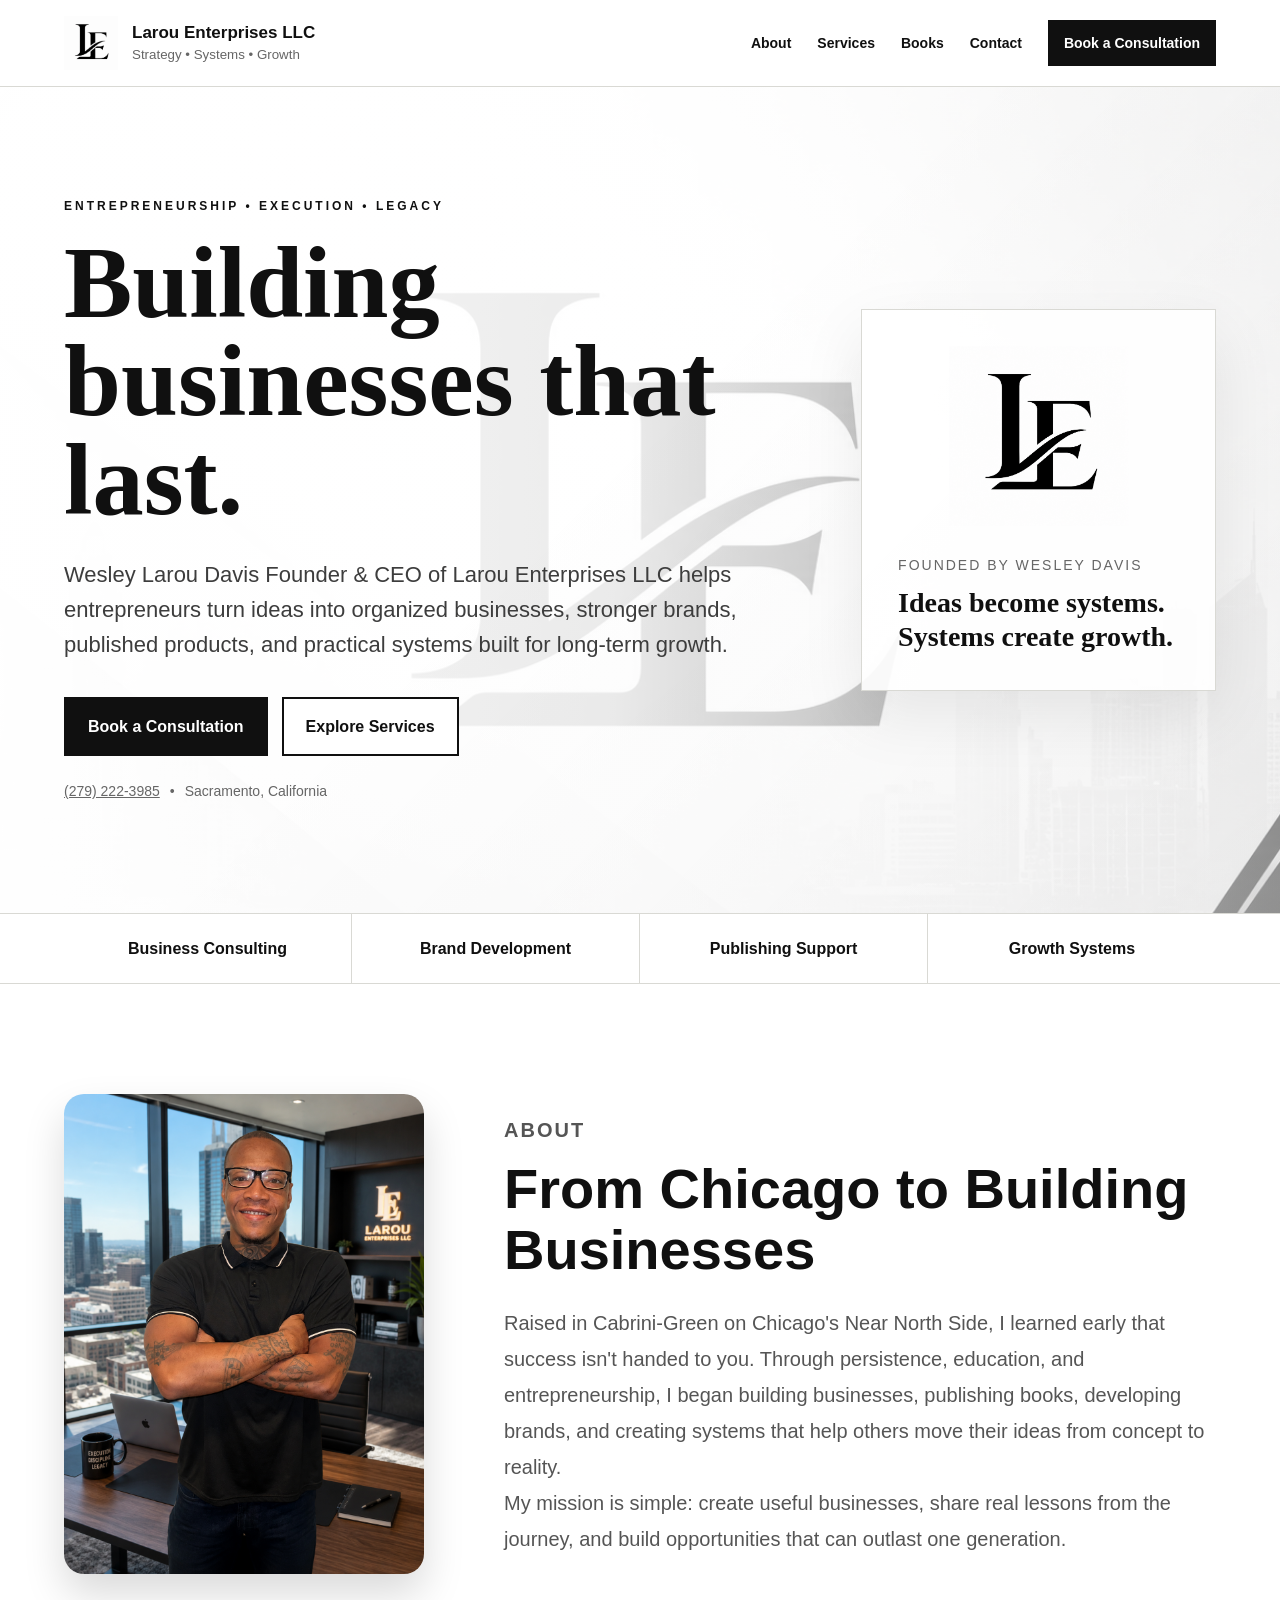
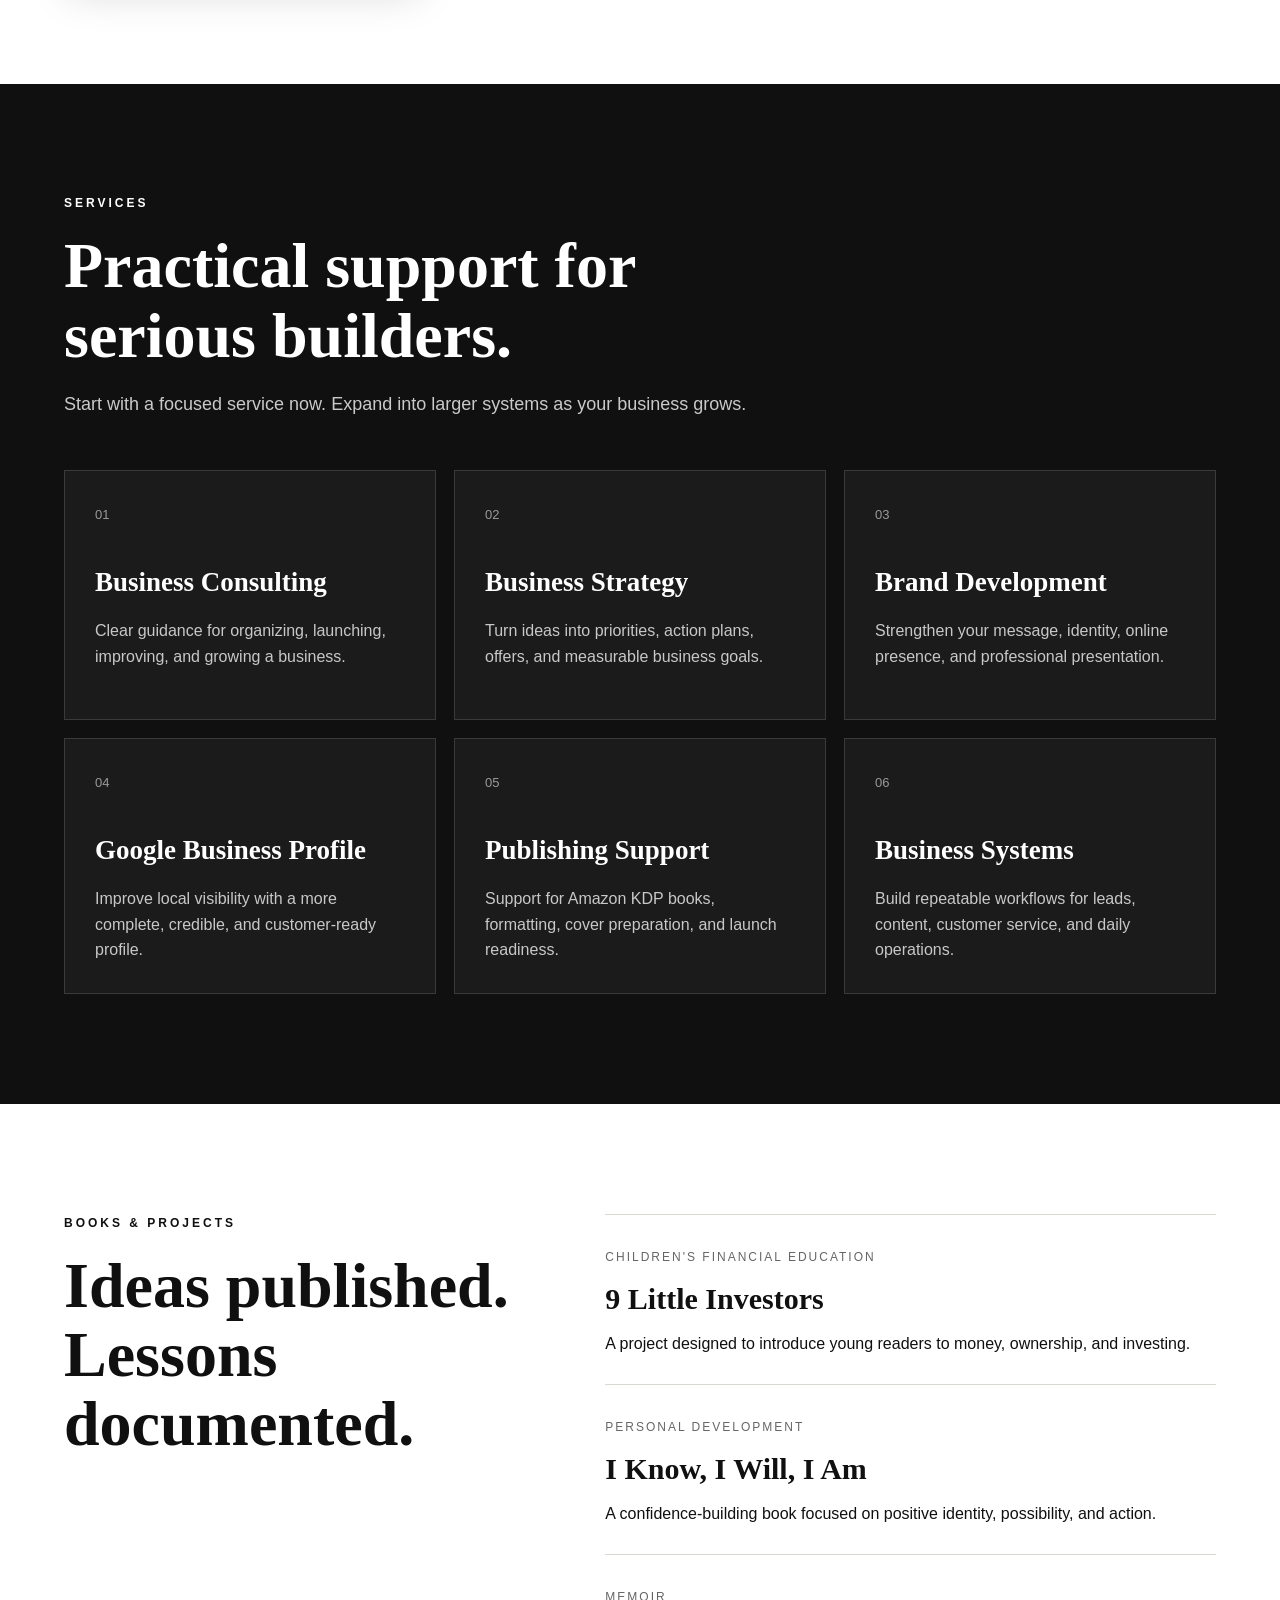
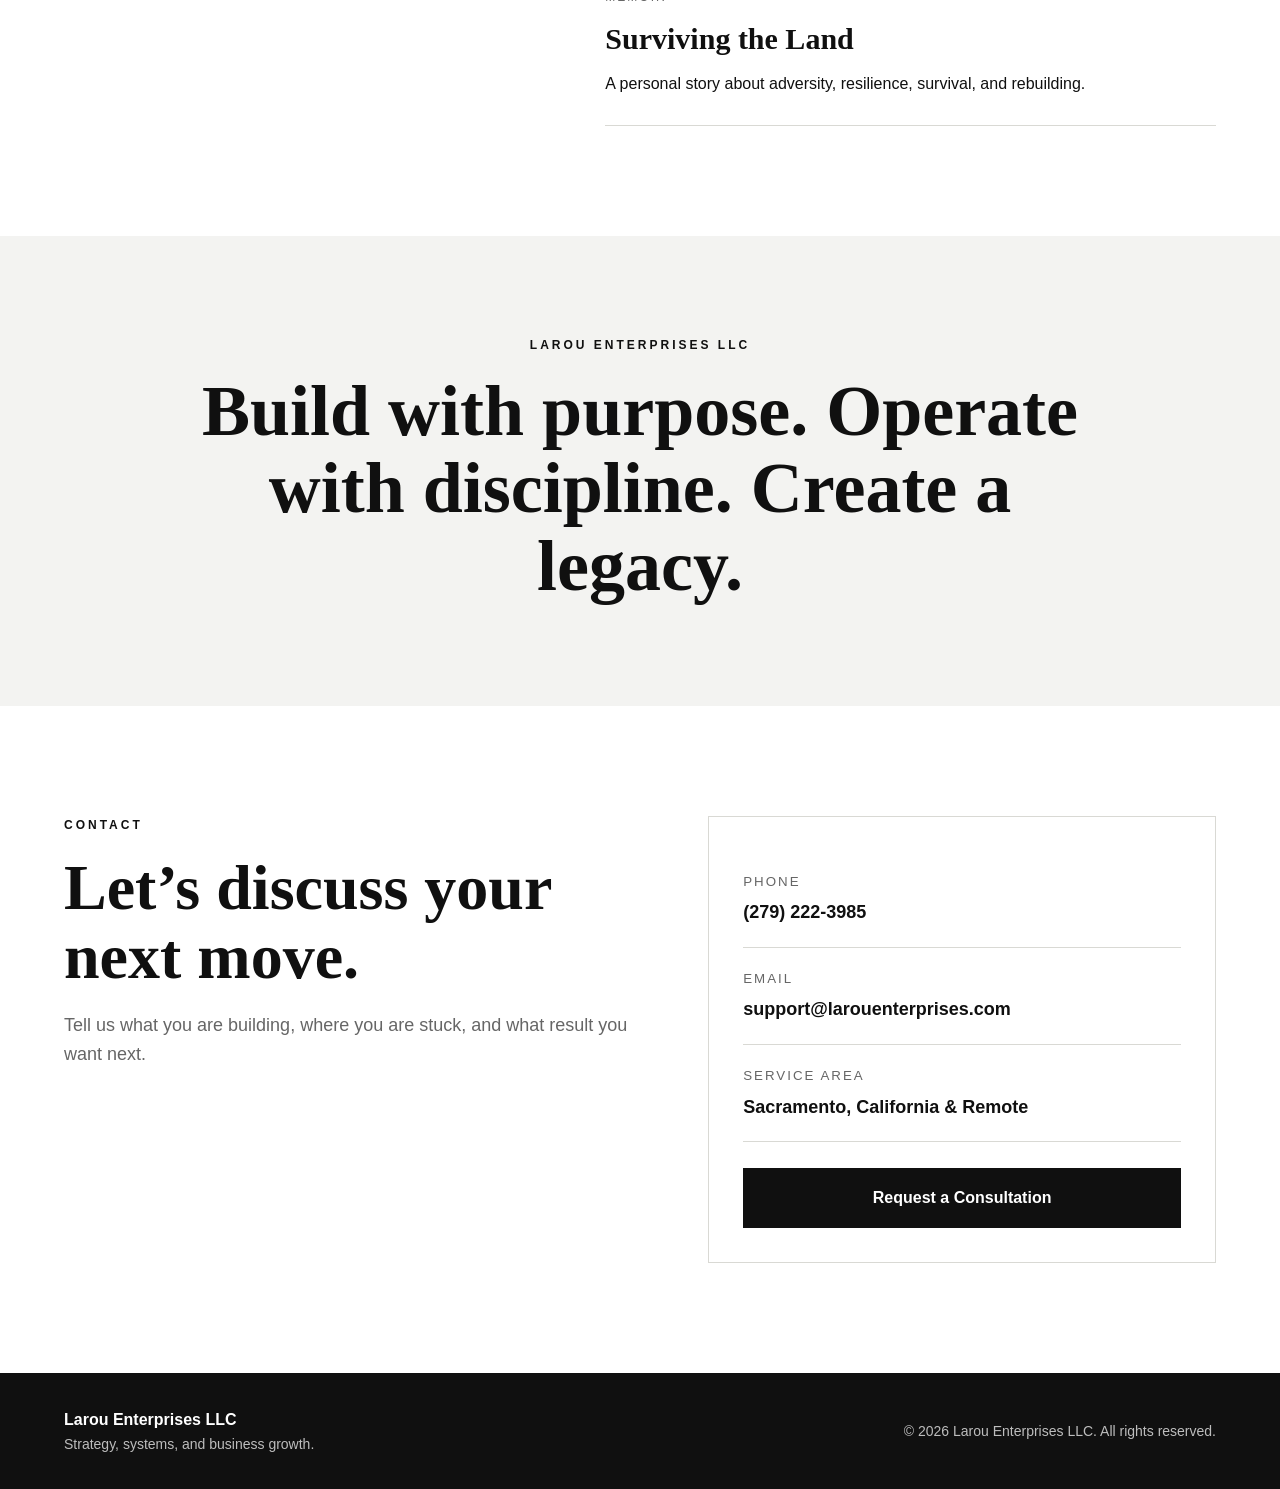
==== index.html @ 119f128b "post png" ====
<!DOCTYPE html>
<html lang="en">
<head>
  <meta charset="UTF-8" />
  <meta name="viewport" content="width=device-width, initial-scale=1.0" />

  <title>Larou Enterprises LLC | Business Strategy & Growth</title>
  <meta name="description" content="Larou Enterprises LLC helps entrepreneurs organize ideas, strengthen brands, publish books, and build practical systems for long-term growth." />
  <meta name="theme-color" content="#111111" />

  <meta property="og:title" content="Larou Enterprises LLC" />
  <meta property="og:description" content="Business strategy, publishing support, brand development, and practical systems for entrepreneurs." />
  <meta property="og:type" content="website" />

  <link rel="icon" href="assets/le-logo.png" />
  <link rel="stylesheet" href="style.css" />
</head>

<body>
  <a class="skip-link" href="#main-content">Skip to content</a>

  <header class="site-header" id="top">
    <div class="container nav-wrap">
      <a class="brand" href="#top" aria-label="Larou Enterprises home">
        <img src="assets/le-logo.png" alt="Larou Enterprises LE logo" />
        <span>
          <strong>Larou Enterprises LLC</strong>
          <small>Strategy • Systems • Growth</small>
        </span>
      </a>

      <button class="menu-toggle" type="button" aria-expanded="false" aria-controls="main-nav">
        Menu
      </button>

      <nav id="main-nav" class="main-nav" aria-label="Primary navigation">
        <a href="#about">About</a>
        <a href="#services">Services</a>
        <a href="#books">Books</a>
        <a href="#contact">Contact</a>
        <a class="nav-cta" href= "https://buy.stripe.com/00w4gz9IsdXEe0Ag1vaZi02" target="_blank" rel="noopener noreferrer">Book a Consultation</a>
      </nav>
    </div>
  </header>

  <main id="main-content">
    <section class="hero">
      <div class="hero-overlay"></div>
      <div class="container hero-grid">
        <div class="hero-copy reveal">
          <p class="eyebrow">Entrepreneurship • Execution • Legacy</p>
          <h1>Building businesses that last.</h1>
          <p class="hero-text">
            Wesley Larou Davis Founder & CEO of Larou Enterprises LLC helps entrepreneurs turn ideas into organized businesses,
            stronger brands, published products, and practical systems built for long-term growth.
          </p>

          <div class="button-row">
            <a class="button button-dark" href="https://buy.stripe.com/00w4gz9IsdXEe0Ag1vaZi02" target="_blank" rel="noopener noreferrer">Book a Consultation</a>
            <a class="button button-light" href="#services">Explore Services</a>
          </div>

          <div class="hero-contact">
            <a href="tel:+12792223985">(279) 222-3985</a>
            <span>•</span>
            <span>Sacramento, California</span>
          </div>
        </div>

        <div class="hero-card reveal">
          <img src="assets/le-logo.png" alt="LE monogram" />
          <p>Founded by Wesley Davis</p>
          <strong>Ideas become systems. Systems create growth.</strong>
        </div>
      </div>
    </section>

    <section class="trust-strip" aria-label="Business focus areas">
      <div class="container trust-grid">
        <span>Business Consulting</span>
        <span>Brand Development</span>
        <span>Publishing Support</span>
        <span>Growth Systems</span>
      </div>
    </section>

    <section id="about" class="section">
  <div class="container about-grid">

    <div class="about-image reveal">
      <img src="assets/wesley-davis .png" alt="Wesley LaRue Davis">
    </div>

    <div class="about-content reveal">
      <p class="eyebrow">About</p>

      <h2>From Chicago to Building Businesses</h2>

      <p>
        Raised in Cabrini-Green on Chicago's Near North Side, I learned early that success isn't handed to you. Through persistence, education, and entrepreneurship, I began building businesses, publishing books, developing brands, and creating systems that help others move their ideas from concept to reality.
      </p>

      <p>
        My mission is simple: create useful businesses, share real lessons from the journey, and build opportunities that can outlast one generation.
      </p>
    </div>

  </div>
   </section>

    <section id="services" class="section section-dark">
      <div class="container">
        <div class="section-heading light reveal">
          <p class="eyebrow">Services</p>
          <h2>Practical support for serious builders.</h2>
          <p>Start with a focused service now. Expand into larger systems as your business grows.</p>
        </div>

        <div class="card-grid">
          <article class="service-card reveal">
            <span>01</span>
            <h3>Business Consulting</h3>
            <p>Clear guidance for organizing, launching, improving, and growing a business.</p>
          </article>

          <article class="service-card reveal">
            <span>02</span>
            <h3>Business Strategy</h3>
            <p>Turn ideas into priorities, action plans, offers, and measurable business goals.</p>
          </article>

          <article class="service-card reveal">
            <span>03</span>
            <h3>Brand Development</h3>
            <p>Strengthen your message, identity, online presence, and professional presentation.</p>
          </article>

          <article class="service-card reveal">
            <span>04</span>
            <h3>Google Business Profile</h3>
            <p>Improve local visibility with a more complete, credible, and customer-ready profile.</p>
          </article>

          <article class="service-card reveal">
            <span>05</span>
            <h3>Publishing Support</h3>
            <p>Support for Amazon KDP books, formatting, cover preparation, and launch readiness.</p>
          </article>

          <article class="service-card reveal">
            <span>06</span>
            <h3>Business Systems</h3>
            <p>Build repeatable workflows for leads, content, customer service, and daily operations.</p>
          </article>
        </div>
      </div>
    </section>

    <section id="books" class="section">
      <div class="container split">
        <div class="section-heading reveal">
          <p class="eyebrow">Books & Projects</p>
          <h2>Ideas published. Lessons documented.</h2>
        </div>

        <div class="project-list reveal">
          <article>
            <span>Children's Financial Education</span>
            <h3>9 Little Investors</h3>
            <p>A project designed to introduce young readers to money, ownership, and investing.</p>
          </article>
          <article>
            <span>Personal Development</span>
            <h3>I Know, I Will, I Am</h3>
            <p>A confidence-building book focused on positive identity, possibility, and action.</p>
          </article>
          <article>
            <span>Memoir</span>
            <h3>Surviving the Land</h3>
            <p>A personal story about adversity, resilience, survival, and rebuilding.</p>
          </article>
        </div>
      </div>
    </section>

    <section class="statement">
      <div class="container reveal">
        <p>Larou Enterprises LLC</p>
        <h2>Build with purpose. Operate with discipline. Create a legacy.</h2>
      </div>
    </section>

    <section id="contact" class="section contact">
      <div class="container contact-grid">
        <div class="section-heading reveal">
          <p class="eyebrow">Contact</p>
          <h2>Let’s discuss your next move.</h2>
          <p>Tell us what you are building, where you are stuck, and what result you want next.</p>
        </div>

        <div class="contact-card reveal">
          <a href="tel:+12792223985">
            <small>Phone</small>
            <strong>(279) 222-3985</strong>
          </a>

          <a href="mailto:support@larouenterprises.com">
            <small>Email</small>
            <strong>support@larouenterprises.com</strong>
          </a>

          <div>
            <small>Service Area</small>
            <strong>Sacramento, California & Remote</strong>
          </div>

          <a class="button button-dark full" href= "https://buy.stripe.com/00w4gz9IsdXEe0Ag1vaZi02">Request a Consultation</a>
        </div>
      </div>
    </section>
  </main>

  <footer class="site-footer">
    <div class="container footer-grid">
      <div>
        <strong>Larou Enterprises LLC</strong>
        <p>Strategy, systems, and business growth.</p>
      </div>
      <p>© <span id="year"></span> Larou Enterprises LLC. All rights reserved.</p>
    </div>
  </footer>

  <script src="script.js"></script>
</body>
</html>
---- style.css ----
:root {
  --black: #101010;
  --charcoal: #1b1b1b;
  --gray: #666;
  --light: #f3f3f1;
  --white: #fff; 
  --line: #d9d9d4;
  --max: 1180px;
}

* {
  box-sizing: border-box;
  margin: 0;
  padding: 0;
}

html {
  scroll-behavior: smooth;
}

body {
  background: var(--white);
  color: var(--black);
  font-family: Arial, Helvetica, sans-serif;
  line-height: 1.6;
}

img {
  max-width: 100%;
  display: block;
}

a {
  color: inherit;
}

.container {
  width: min(var(--max), 90%);
  margin: 0 auto;
}

.skip-link {
  position: absolute;
  left: -9999px;
}

.skip-link:focus {
  left: 20px;
  top: 20px;
  z-index: 9999;
  background: var(--black);
  color: var(--white);
  padding: 12px 16px;
}

.site-header {
  position: sticky;
  top: 0;
  z-index: 1000;
  background: rgba(255, 255, 255, 0.96);
  border-bottom: 1px solid var(--line);
  backdrop-filter: blur(12px);
}

.nav-wrap {
  min-height: 86px;
  display: flex;
  align-items: center;
  justify-content: space-between;
  gap: 24px;
}

.brand {
  display: flex;
  align-items: center;
  gap: 14px;
  text-decoration: none;
}

.brand img {
  width: 54px;
  height: 54px;
  object-fit: contain;
}

.brand span {
  display: flex;
  flex-direction: column;
  line-height: 1.2;
}

.brand strong {
  font-size: 17px;
}

.brand small {
  color: var(--gray);
  margin-top: 4px;
}

.main-nav {
  display: flex;
  align-items: center;
  gap: 26px;
}

.main-nav a {
  text-decoration: none;
  font-weight: 700;
  font-size: 14px;
}

.nav-cta {
  background: var(--black);
  color: var(--white);
  padding: 12px 16px;
}

.menu-toggle {
  display: none;
  border: 1px solid var(--black);
  background: var(--white);
  padding: 10px 14px;
  font-weight: 700;
}

.hero {
  position: relative;
  min-height: 720px;
  display: flex;
  align-items: center;
  overflow: hidden;
  background:
    linear-gradient(90deg, rgba(255,255,255,.98) 0%, rgba(255,255,255,.92) 48%, rgba(255,255,255,.55) 100%),
    url("assets/hero-cover.png") center/cover no-repeat;
}

.hero-overlay {
  position: absolute;
  inset: 0;
  background: linear-gradient(135deg, transparent 45%, rgba(0,0,0,.04));
}

.hero-grid {
  position: relative;
  display: grid;
  grid-template-columns: 1.35fr .65fr;
  align-items: center;
  gap: 60px;
  padding: 110px 0;
}

.eyebrow {
  font-size: 12px;
  text-transform: uppercase;
  letter-spacing: 3px;
  font-weight: 800;
  margin-bottom: 18px;
}

.hero h1 {
  font-family: Georgia, "Times New Roman", serif;
  font-size: clamp(56px, 8vw, 104px);
  line-height: .96;
  max-width: 850px;
  margin-bottom: 28px;
}

.hero-text {
  max-width: 720px;
  color: #3d3d3d;
  font-size: clamp(18px, 2vw, 22px);
}

.button-row {
  display: flex;
  flex-wrap: wrap;
  gap: 14px;
  margin-top: 34px;
}

.button {
  display: inline-block;
  padding: 15px 22px;
  border: 2px solid var(--black);
  text-decoration: none;
  font-weight: 800;
  text-align: center;
  transition: .2s ease;
}

.button-dark {
  background: var(--black);
  color: var(--white);
}

.button-dark:hover {
  background: #333;
  border-color: #333;
}

.button-light {
  background: var(--white);
}

.button-light:hover {
  background: var(--light);
}

.hero-contact {
  display: flex;
  flex-wrap: wrap;
  gap: 10px;
  margin-top: 24px;
  color: var(--gray);
  font-size: 14px;
}

.hero-card {
  background: rgba(255,255,255,.9);
  border: 1px solid var(--line);
  padding: 36px;
  box-shadow: 0 24px 60px rgba(0,0,0,.08);
}

.hero-card img {
  width: 180px;
  margin: 0 auto 28px;
}

.hero-card p {
  color: var(--gray);
  font-size: 14px;
  text-transform: uppercase;
  letter-spacing: 2px;
  margin-bottom: 10px;
}

.hero-card strong {
  display: block;
  font-family: Georgia, serif;
  font-size: 28px;
  line-height: 1.2;
}

.trust-strip {
  border-top: 1px solid var(--line);
  border-bottom: 1px solid var(--line);
  background: var(--white);
}

.trust-grid {
  display: grid;
  grid-template-columns: repeat(4, 1fr);
}

.trust-grid span {
  padding: 22px;
  text-align: center;
  font-weight: 800;
  border-right: 1px solid var(--line);
}

.trust-grid span:last-child {
  border-right: none;
}

.section {
  padding: 110px 0;
}

.split {
  display: grid;
  grid-template-columns: .85fr 1.15fr;
  gap: 90px;
  align-items: start;
}

.section-heading h2 {
  font-family: Georgia, "Times New Roman", serif;
  font-size: clamp(40px, 5vw, 66px);
  line-height: 1.08;
}

.section-heading > p:last-child {
  margin-top: 20px;
  color: var(--gray);
  font-size: 18px;
}

.section-copy p {
  font-size: 20px;
  color: #373737;
}

.section-copy p + p {
  margin-top: 24px;
}

.section-dark {
  background: var(--black);
  color: var(--white);
}

.section-heading.light {
  max-width: 760px;
}

.section-heading.light > p:last-child {
  color: #c9c9c9;
}

.card-grid {
  display: grid;
  grid-template-columns: repeat(3, 1fr);
  gap: 18px;
  margin-top: 52px;
}

.service-card {
  min-height: 250px;
  padding: 30px;
  border: 1px solid #3a3a3a;
  background: var(--charcoal);
}

.service-card span {
  color: #9a9a9a;
  font-size: 13px;
}

.service-card h3 {
  font-family: Georgia, serif;
  font-size: 27px;
  margin: 34px 0 14px;
}

.service-card p {
  color: #c8c8c8;
}

.project-list {
  border-top: 1px solid var(--line);
}

.project-list article {
  padding: 28px 0;
  border-bottom: 1px solid var(--line);
}

.project-list span {
  color: var(--gray);
  font-size: 12px;
  text-transform: uppercase;
  letter-spacing: 2px;
}

.project-list h3 {
  font-family: Georgia, serif;
  font-size: 30px;
  margin: 6px 0 8px;
}

.statement {
  background: var(--light);
  padding: 100px 0;
  text-align: center;
}

.statement p {
  text-transform: uppercase;
  letter-spacing: 3px;
  font-size: 12px;
  font-weight: 800;
}

.statement h2 {
  max-width: 900px;
  margin: 18px auto 0;
  font-family: Georgia, serif;
  font-size: clamp(42px, 6vw, 72px);
  line-height: 1.08;
}

.contact {
  background: var(--white);
}

.contact-grid {
  display: grid;
  grid-template-columns: 1fr .9fr;
  gap: 80px;
  align-items: start;
}

.contact-card {
  border: 1px solid var(--line);
  padding: 34px;
}

.contact-card > a:not(.button),
.contact-card > div {
  display: flex;
  flex-direction: column;
  padding: 20px 0;
  border-bottom: 1px solid var(--line);
  text-decoration: none;
}

.contact-card small {
  color: var(--gray);
  text-transform: uppercase;
  letter-spacing: 2px;
  margin-bottom: 6px;
}

.contact-card strong {
  font-size: 18px;
  word-break: break-word;
}

.full {
  width: 100%;
  margin-top: 26px;
}

.site-footer {
  background: var(--black);
  color: var(--white);
  padding: 34px 0;
}

.footer-grid {
  display: flex;
  justify-content: space-between;
  gap: 30px;
  align-items: center;
}

.footer-grid p {
  color: #bdbdbd;
  font-size: 14px;
}

.reveal {
  opacity: 0;
  transform: translateY(18px);
  transition: opacity .7s ease, transform .7s ease;
}

.reveal.visible {
  opacity: 1;
  transform: translateY(0);
}

@media (max-width: 920px) {
  .menu-toggle {
    display: block;
  }

  .main-nav {
    position: absolute;
    left: 0;
    right: 0;
    top: 86px;
    background: var(--white);
    border-bottom: 1px solid var(--line);
    padding: 22px 5%;
    display: none;
    flex-direction: column;
    align-items: flex-start;
  }

  .main-nav.open {
    display: flex;
  }

  .hero-grid,
  .split,
  .contact-grid {
    grid-template-columns: 1fr;
  }

  .hero-card {
    max-width: 520px;
  }

  .card-grid {
    grid-template-columns: repeat(2, 1fr);
  }

  .trust-grid {
    grid-template-columns: repeat(2, 1fr);
  }

  .trust-grid span:nth-child(2) {
    border-right: none;
  }

  .trust-grid span:nth-child(-n+2) {
    border-bottom: 1px solid var(--line);
  }
}

@media (max-width: 620px) {
  .brand span {
    display: none;
  }

  .hero {
    min-height: auto;
  }

  .hero-grid {
    padding: 80px 0;
  }

  .hero h1 {
    font-size: 52px;
  }

  .button-row {
    flex-direction: column;
  }

  .button {
    width: 100%;
  }

  .card-grid,
  .trust-grid {
    grid-template-columns: 1fr;
  }

  .trust-grid span {
    border-right: none;
    border-bottom: 1px solid var(--line);
  }

  .trust-grid span:last-child {
    border-bottom: none;
  }

  .section {
    padding: 78px 0;
  }

  .split,
  .contact-grid {
    gap: 42px;
  }

  .footer-grid {
    flex-direction: column;
    align-items: flex-start;
  }
}.about-photo{
    text-align:center;
    margin:40px 0;
}

.about-photo img{
    width:320px;
    max-width:100%;
    border-radius:20px;
    box-shadow:0 15px 40px rgba(0,0,0,.15);
}

.about-photo h3{
    margin-top:20px;
    margin-bottom:8px;
    font-size:28px;
    font-weight:700;
}

.about-photo p{
    color:#666;
    font-size:18px;
    line-height:1.6;
}

/* ===== ABOUT GRID ===== */

.about-grid{
    display:grid;
    grid-template-columns:380px 1fr;
    gap:60px;
    align-items:center;
}

.about-image img{
    width:100%;
    max-width:360px;
    border-radius:20px;
    box-shadow:0 20px 40px rgba(0,0,0,.15);
}

.about-content .eyebrow{
    letter-spacing:2px;
    text-transform:uppercase;
    font-weight:700;
    margin-bottom:10px;
}

.about-content h2{
    font-size:56px;
    line-height:1.1;
    margin-bottom:24px;
}

.about-content p{
    font-size:20px;
    line-height:1.8;
    color:#555;
}

@media (max-width:900px){

.about-grid{
    grid-template-columns:1fr;
    text-align:center;
}

.about-content h2{
    font-size:42px;
}

.about-image{
    margin-bottom:30px;
}

}
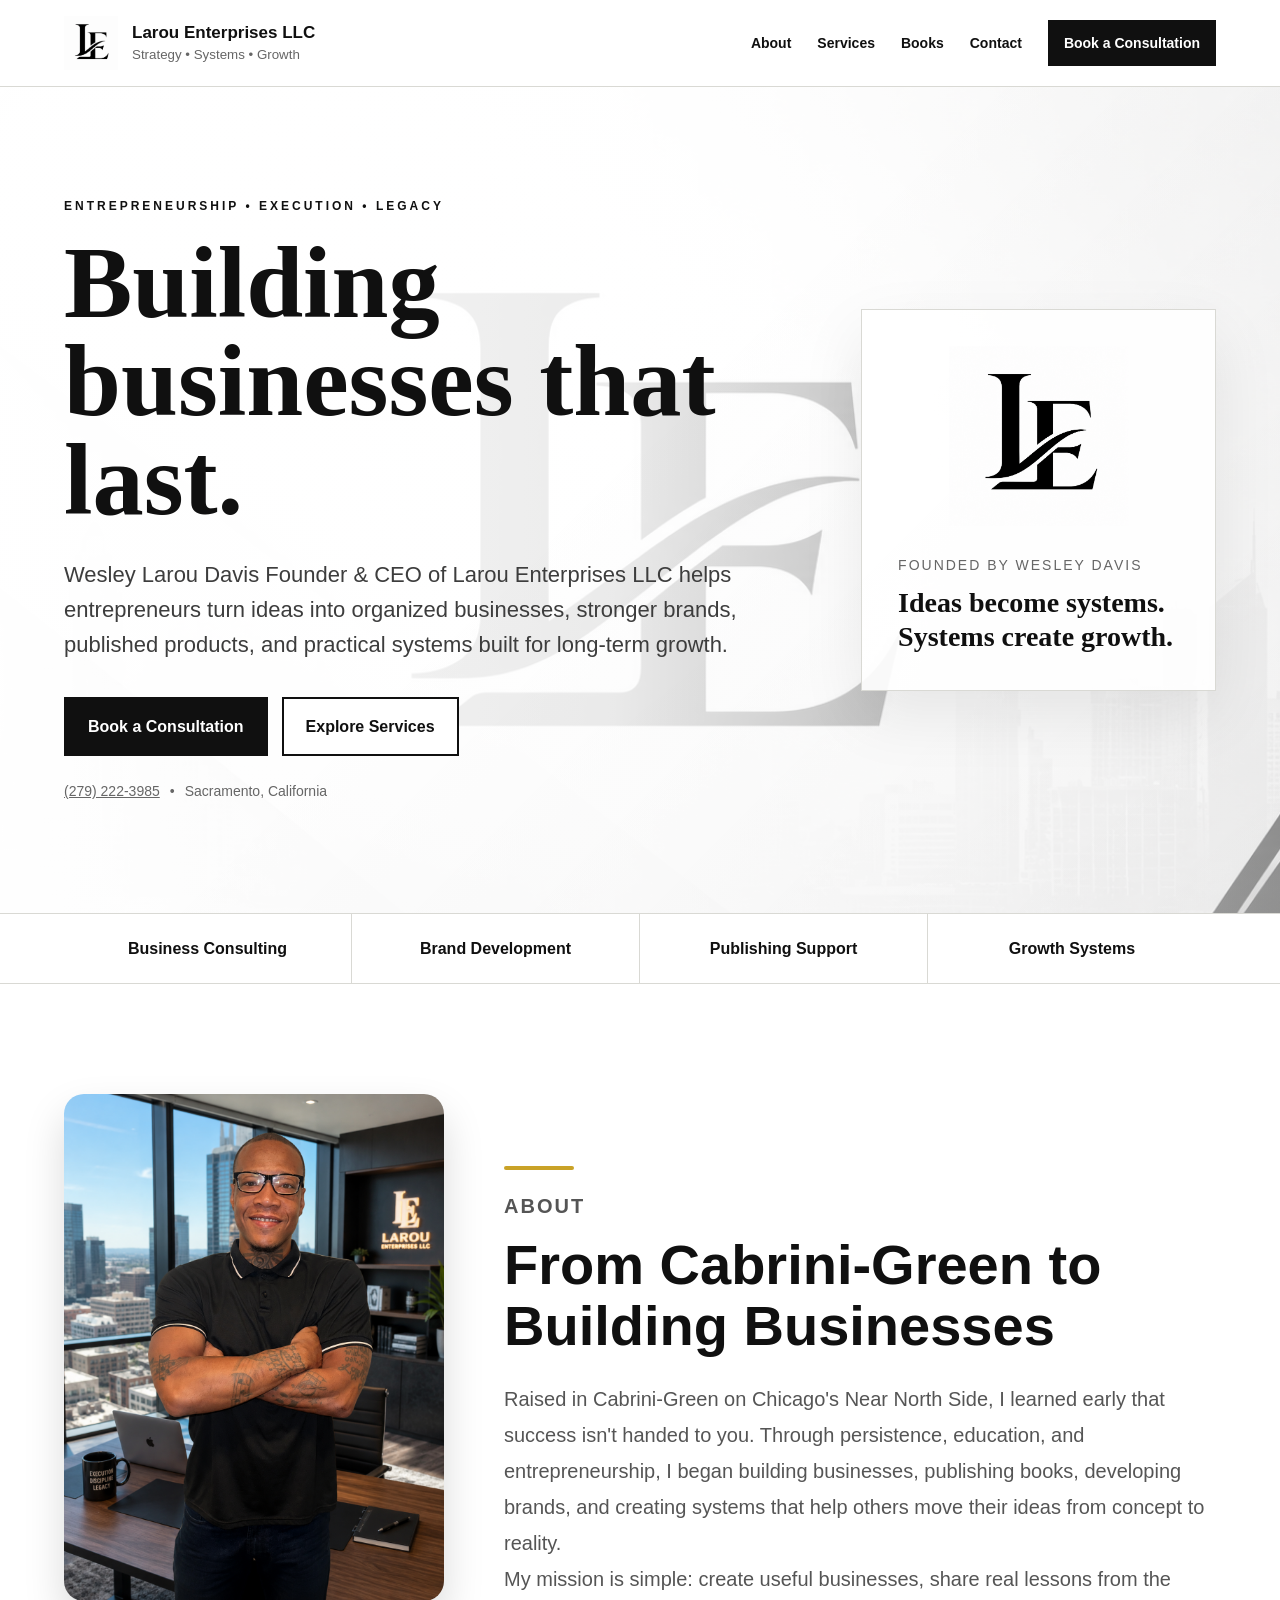
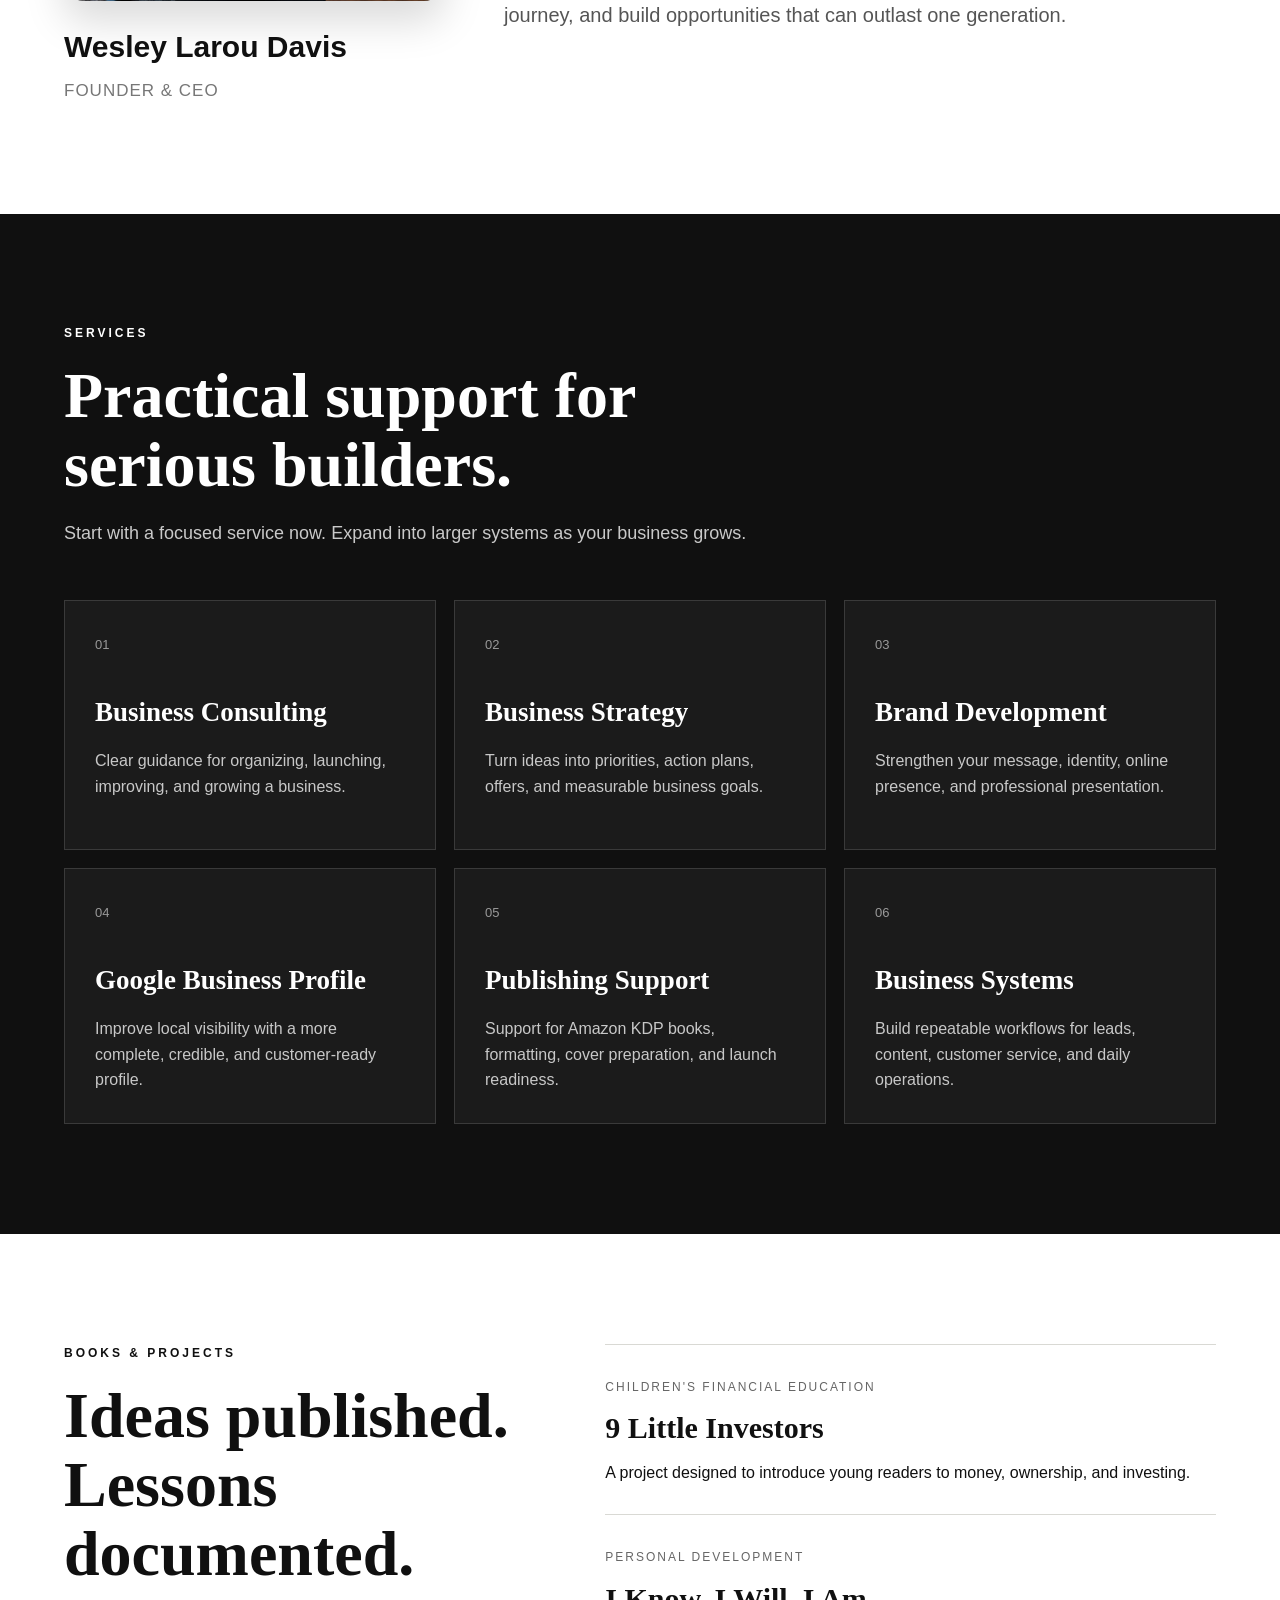
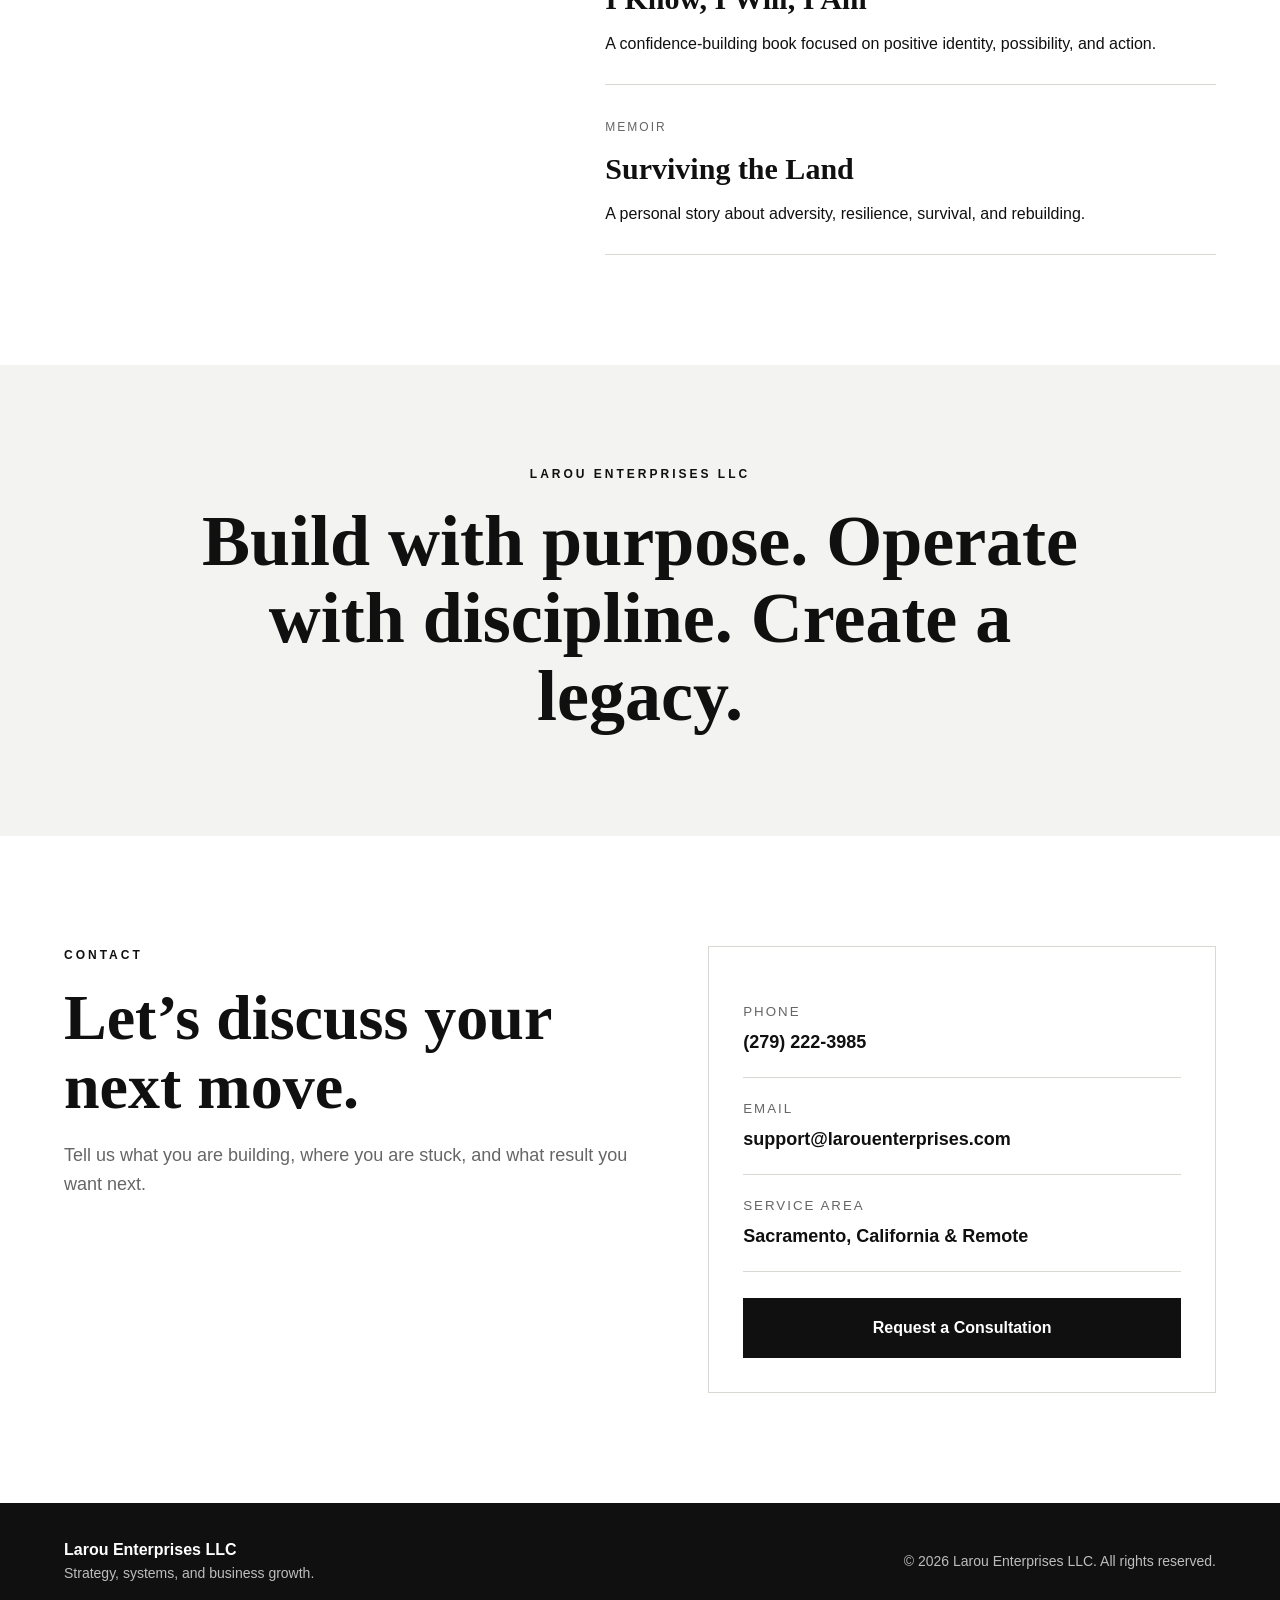
==== commit 63f5bbc5: "change my words" ====
--- a/index.html
+++ b/index.html
@@ -89,12 +89,15 @@
 
     <div class="about-image reveal">
       <img src="assets/wesley-davis .png" alt="Wesley LaRue Davis">
+      <h3>Wesley Larou Davis</h3>
+      <p class="about-title">Founder & CEO</p>
     </div>
 
     <div class="about-content reveal">
+      <div class="gold-line"></div>
       <p class="eyebrow">About</p>
 
-      <h2>From Chicago to Building Businesses</h2>
+      <h2>From Cabrini-Green to Building Businesses</h2>
 
       <p>
         Raised in Cabrini-Green on Chicago's Near North Side, I learned early that success isn't handed to you. Through persistence, education, and entrepreneurship, I began building businesses, publishing books, developing brands, and creating systems that help others move their ideas from concept to reality.
--- a/style.css
+++ b/style.css
@@ -590,7 +590,7 @@
 
 .about-image img{
     width:100%;
-    max-width:360px;
+    max-width:400px;
     border-radius:20px;
     box-shadow:0 20px 40px rgba(0,0,0,.15);
 }
@@ -629,6 +629,25 @@
     margin-bottom:30px;
 }
 
-}
-
-
+}.gold-line{
+    width:70px;
+    height:4px;
+    background:#c9a227;
+    border-radius:10px;
+    margin-bottom:18px;
+}
+.about-image h3{
+    margin-top:22px;
+    margin-bottom:6px;
+    font-size:30px;
+    font-weight:700;
+}
+
+.about-title{
+    color:#777;
+    font-size:17px;
+    letter-spacing:1px;
+    text-transform:uppercase;
+}
+
+
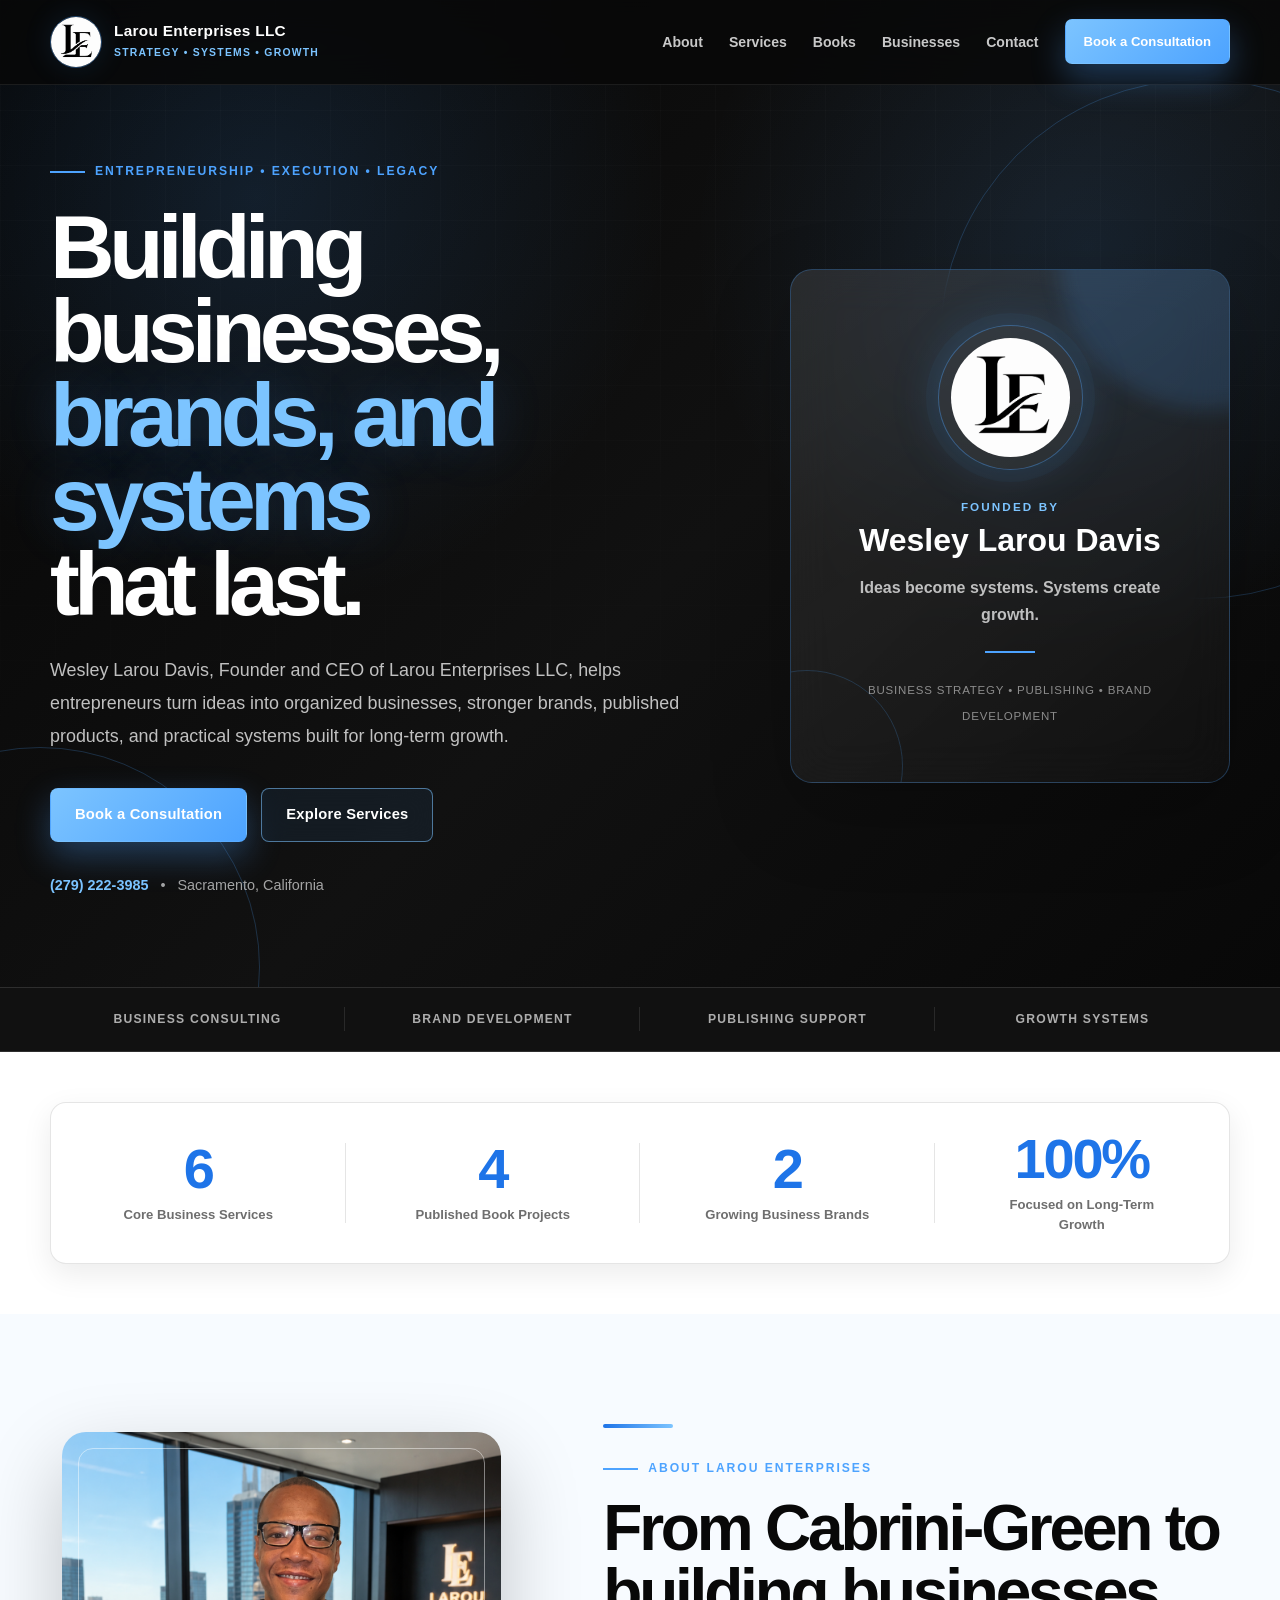
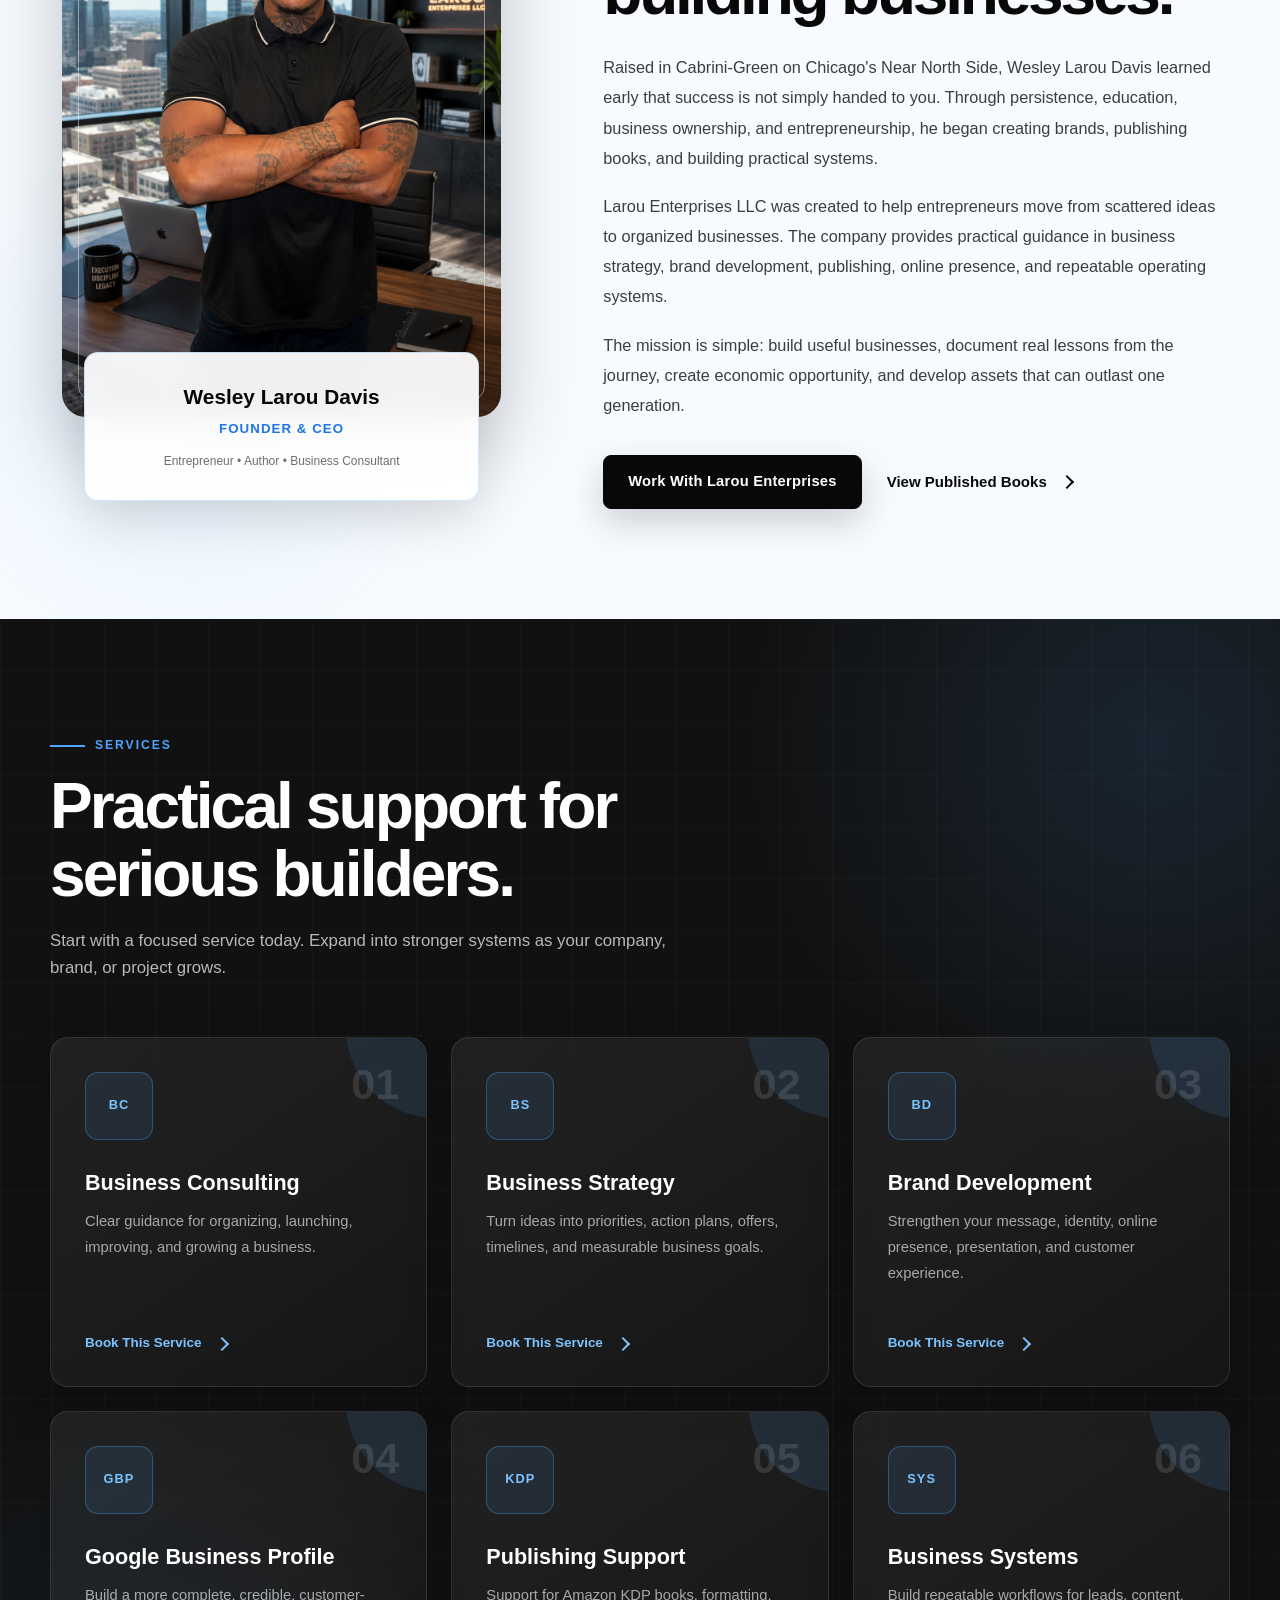
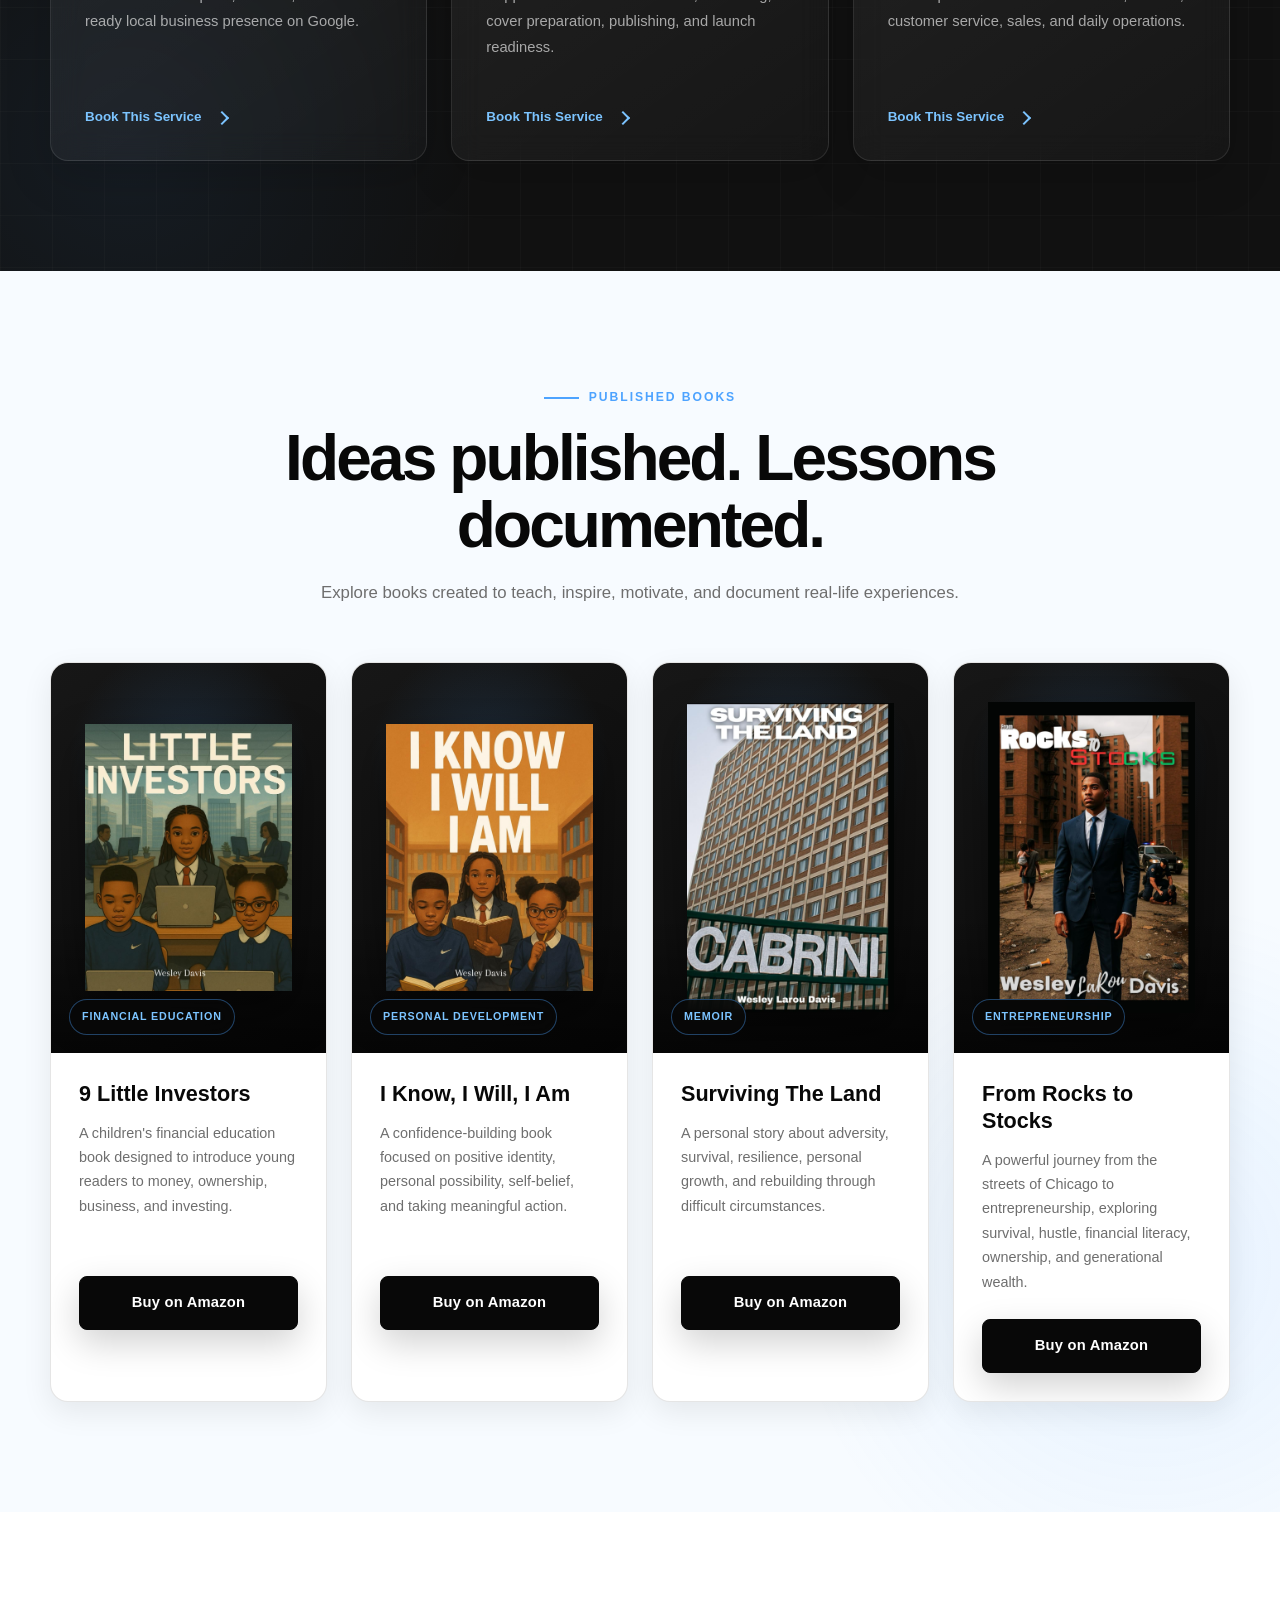
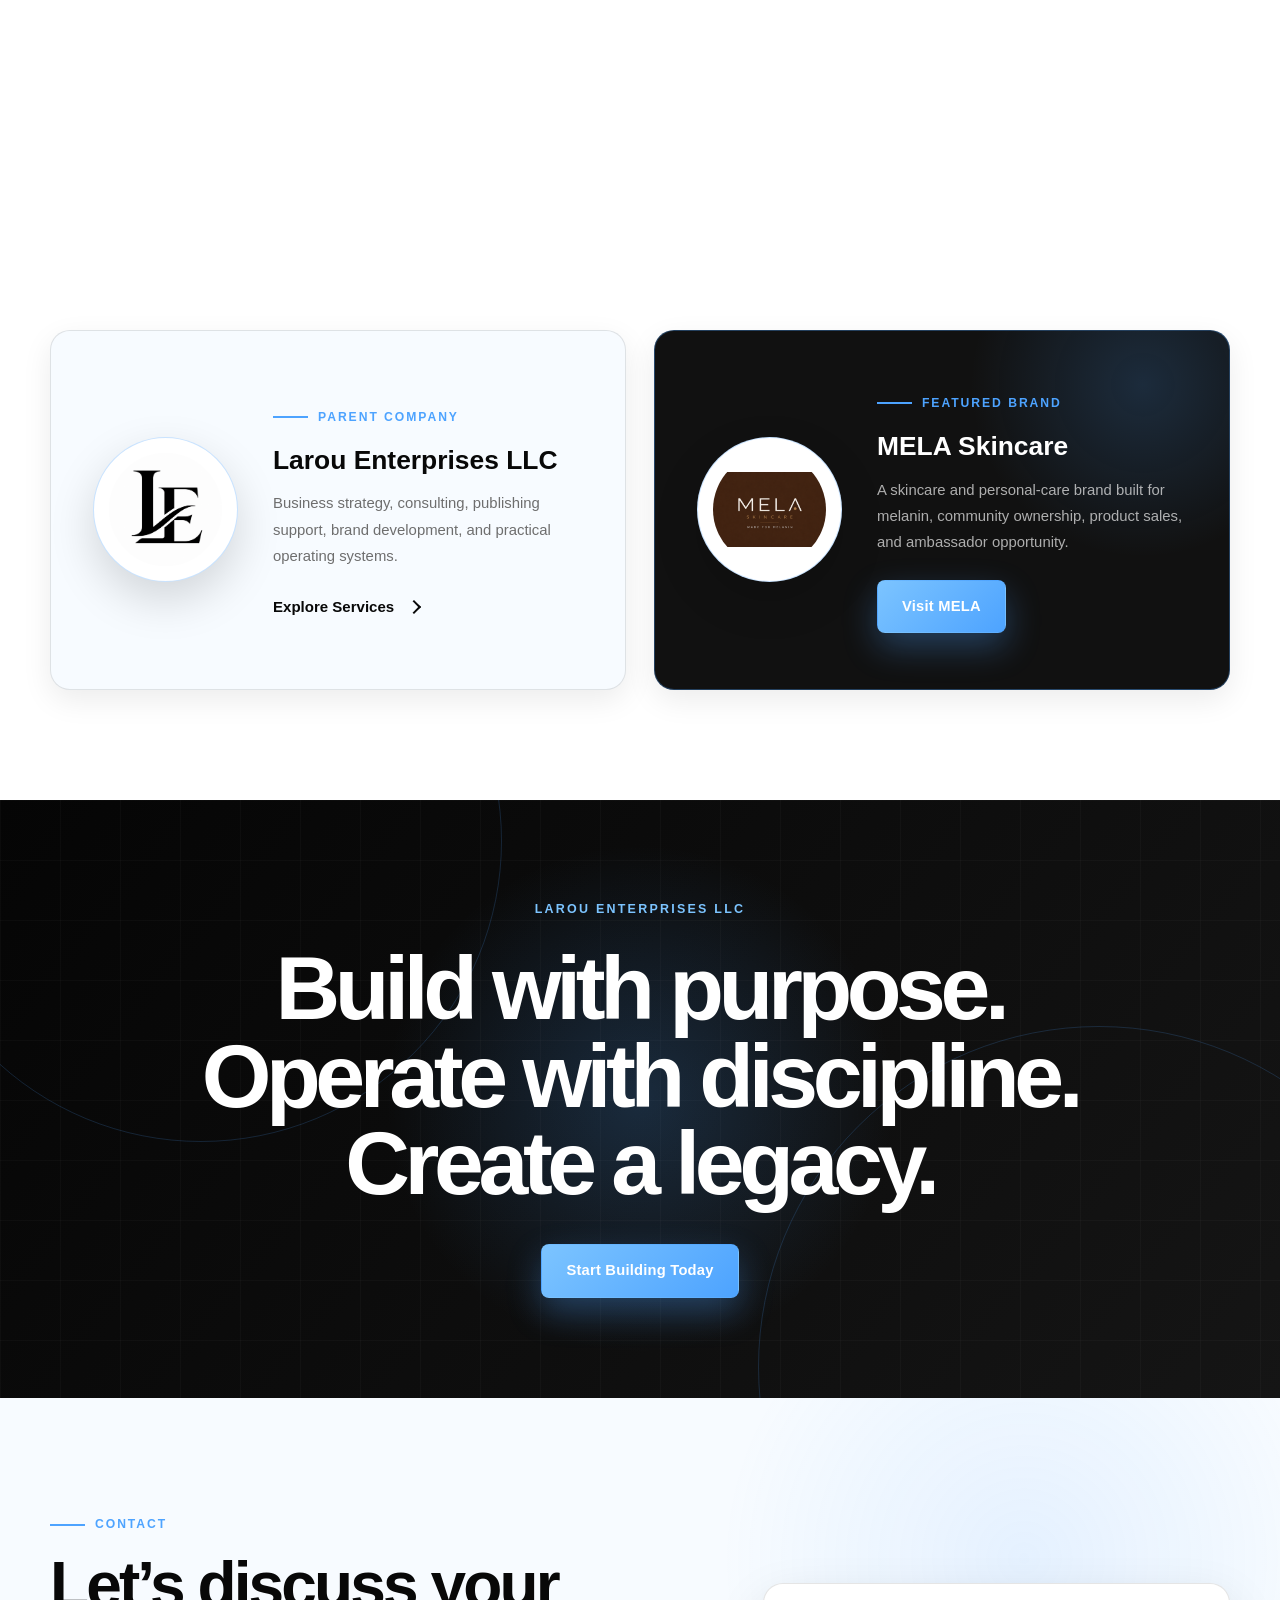
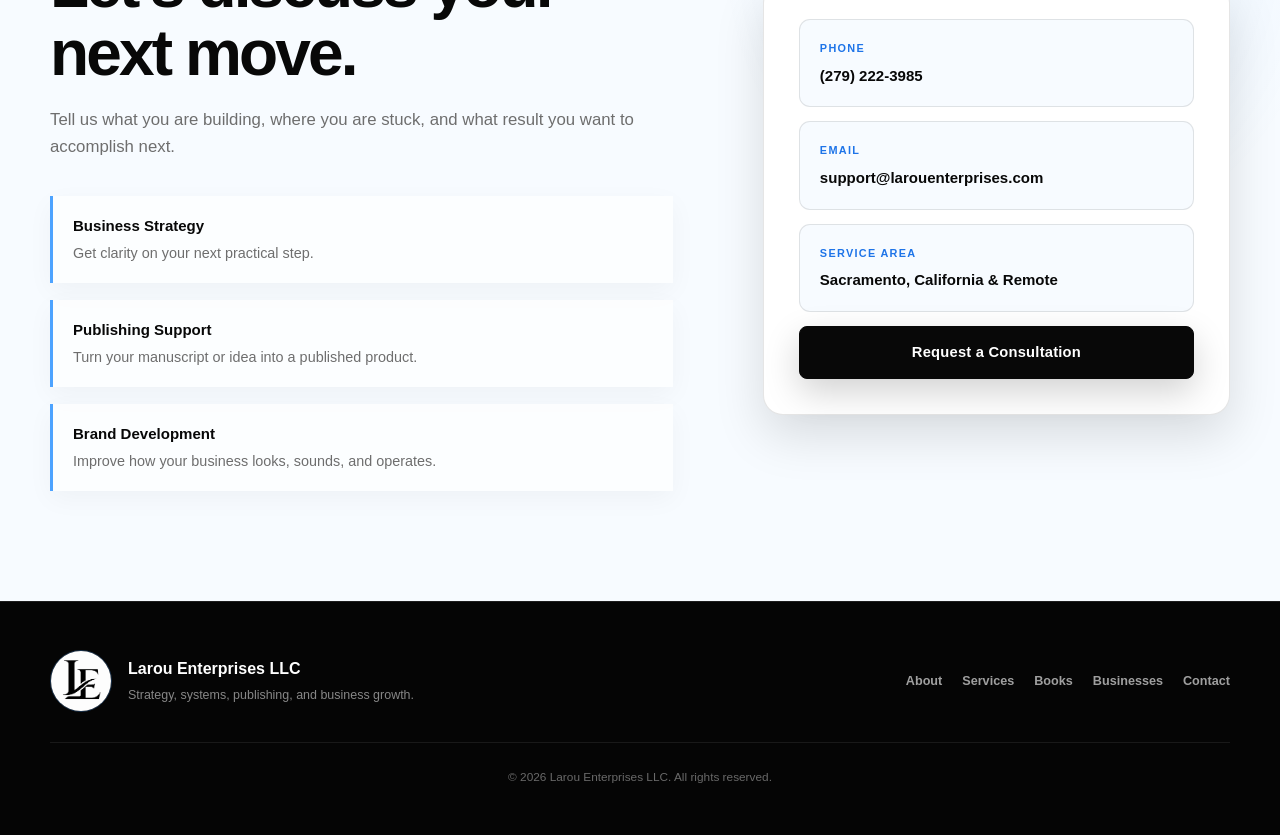
==== commit 17106b2f: "update site" ====
--- a/index.html
+++ b/index.html
@@ -1,238 +1,1126 @@
 <!DOCTYPE html>
 <html lang="en">
+
 <head>
   <meta charset="UTF-8" />
-  <meta name="viewport" content="width=device-width, initial-scale=1.0" />
+
+  <meta
+    name="viewport"
+    content="width=device-width, initial-scale=1.0"
+  />
 
   <title>Larou Enterprises LLC | Business Strategy & Growth</title>
-  <meta name="description" content="Larou Enterprises LLC helps entrepreneurs organize ideas, strengthen brands, publish books, and build practical systems for long-term growth." />
+
+  <meta
+    name="description"
+    content="Larou Enterprises LLC helps entrepreneurs organize ideas, strengthen brands, publish books, and build practical systems for long-term growth."
+  />
+
   <meta name="theme-color" content="#111111" />
 
   <meta property="og:title" content="Larou Enterprises LLC" />
-  <meta property="og:description" content="Business strategy, publishing support, brand development, and practical systems for entrepreneurs." />
+
+  <meta
+    property="og:description"
+    content="Business strategy, publishing support, brand development, and practical systems for entrepreneurs."
+  />
+
   <meta property="og:type" content="website" />
 
-  <link rel="icon" href="assets/le-logo.png" />
+  <link
+    rel="icon"
+    type="image/png"
+    href="assets/le-logo.png"
+  />
+
   <link rel="stylesheet" href="style.css" />
 </head>
 
 <body>
-  <a class="skip-link" href="#main-content">Skip to content</a>
+
+  <!-- Skip Link -->
+  <a class="skip-link" href="#main-content">
+    Skip to content
+  </a>
+
+
+  <!-- =========================
+       HEADER
+  ========================== -->
 
   <header class="site-header" id="top">
+
     <div class="container nav-wrap">
-      <a class="brand" href="#top" aria-label="Larou Enterprises home">
-        <img src="assets/le-logo.png" alt="Larou Enterprises LE logo" />
+
+      <a
+        class="brand"
+        href="#top"
+        aria-label="Larou Enterprises home"
+      >
+
+        <img
+          src="assets/le-logo.png"
+          alt="Larou Enterprises LE logo"
+        />
+
         <span>
           <strong>Larou Enterprises LLC</strong>
           <small>Strategy • Systems • Growth</small>
         </span>
+
       </a>
 
-      <button class="menu-toggle" type="button" aria-expanded="false" aria-controls="main-nav">
-        Menu
+
+      <button
+        class="menu-toggle"
+        type="button"
+        aria-expanded="false"
+        aria-controls="main-nav"
+        aria-label="Open navigation menu"
+      >
+        <span></span>
+        <span></span>
+        <span></span>
       </button>
 
-      <nav id="main-nav" class="main-nav" aria-label="Primary navigation">
+
+      <nav
+        id="main-nav"
+        class="main-nav"
+        aria-label="Primary navigation"
+      >
+
         <a href="#about">About</a>
+
         <a href="#services">Services</a>
+
         <a href="#books">Books</a>
+
+        <a href="#businesses">Businesses</a>
+
         <a href="#contact">Contact</a>
-        <a class="nav-cta" href= "https://buy.stripe.com/00w4gz9IsdXEe0Ag1vaZi02" target="_blank" rel="noopener noreferrer">Book a Consultation</a>
+
+        <a
+          class="nav-cta"
+          href="https://book.stripe.com/dRm28r8Eo2eW7Cc2aFaZi03"
+          target="_blank"
+          rel="noopener noreferrer"
+        >
+          Book a Consultation
+        </a>
+
       </nav>
+
     </div>
+
   </header>
 
+
+  <!-- =========================
+       MAIN CONTENT
+  ========================== -->
+
   <main id="main-content">
+
+
+    <!-- =========================
+         HERO SECTION
+    ========================== -->
+
     <section class="hero">
+
+      <div class="hero-shape hero-shape-one"></div>
+      <div class="hero-shape hero-shape-two"></div>
       <div class="hero-overlay"></div>
+
+
       <div class="container hero-grid">
+
         <div class="hero-copy reveal">
-          <p class="eyebrow">Entrepreneurship • Execution • Legacy</p>
-          <h1>Building businesses that last.</h1>
+
+          <p class="eyebrow">
+            Entrepreneurship • Execution • Legacy
+          </p>
+
+          <h1>
+            Building businesses,
+            <span>brands, and systems</span>
+            that last.
+          </h1>
+
           <p class="hero-text">
-            Wesley Larou Davis Founder & CEO of Larou Enterprises LLC helps entrepreneurs turn ideas into organized businesses,
-            stronger brands, published products, and practical systems built for long-term growth.
-          </p>
+            Wesley Larou Davis, Founder and CEO of Larou Enterprises LLC,
+            helps entrepreneurs turn ideas into organized businesses,
+            stronger brands, published products, and practical systems
+            built for long-term growth.
+          </p>
+
 
           <div class="button-row">
-            <a class="button button-dark" href="https://buy.stripe.com/00w4gz9IsdXEe0Ag1vaZi02" target="_blank" rel="noopener noreferrer">Book a Consultation</a>
-            <a class="button button-light" href="#services">Explore Services</a>
+
+            <a
+              class="button button-gold"
+              href="https://book.stripe.com/dRm28r8Eo2eW7Cc2aFaZi03"
+              target="_blank"
+              rel="noopener noreferrer"
+            >
+              Book a Consultation
+            </a>
+
+            <a
+              class="button button-outline"
+              href="#services"
+            >
+              Explore Services
+            </a>
+
           </div>
 
+
           <div class="hero-contact">
-            <a href="tel:+12792223985">(279) 222-3985</a>
+
+            <a href="tel:+12792223985">
+              (279) 222-3985
+            </a>
+
             <span>•</span>
-            <span>Sacramento, California</span>
+
+            <span>
+              Sacramento, California
+            </span>
+
           </div>
-        </div>
-
-        <div class="hero-card reveal">
-          <img src="assets/le-logo.png" alt="LE monogram" />
-          <p>Founded by Wesley Davis</p>
-          <strong>Ideas become systems. Systems create growth.</strong>
-        </div>
+
+        </div>
+
+
+        <div class="hero-visual reveal">
+
+          <div class="hero-card">
+
+            <div class="hero-logo-wrap">
+
+              <img
+                src="assets/le-logo.png"
+                alt="Larou Enterprises monogram"
+              />
+
+            </div>
+
+            <p>Founded by</p>
+
+            <h2>Wesley Larou Davis</h2>
+
+            <strong>
+              Ideas become systems.
+              Systems create growth.
+            </strong>
+
+            <div class="hero-card-line"></div>
+
+            <small>
+              Business Strategy • Publishing • Brand Development
+            </small>
+
+          </div>
+
+        </div>
+
       </div>
+
     </section>
 
-    <section class="trust-strip" aria-label="Business focus areas">
+
+    <!-- =========================
+         TRUST STRIP
+    ========================== -->
+
+    <section
+      class="trust-strip"
+      aria-label="Business focus areas"
+    >
+
       <div class="container trust-grid">
+
         <span>Business Consulting</span>
+
         <span>Brand Development</span>
+
         <span>Publishing Support</span>
+
         <span>Growth Systems</span>
+
       </div>
+
     </section>
 
-    <section id="about" class="section">
-  <div class="container about-grid">
-
-    <div class="about-image reveal">
-      <img src="assets/wesley-davis .png" alt="Wesley LaRue Davis">
-      <h3>Wesley Larou Davis</h3>
-      <p class="about-title">Founder & CEO</p>
+
+    <!-- =========================
+         STATS SECTION
+    ========================== -->
+
+    <section class="stats-section">
+
+      <div class="container stats-grid">
+
+        <article class="stat-card reveal">
+
+          <strong
+            class="counter"
+            data-target="6"
+          >
+            0
+          </strong>
+
+          <span>Core Business Services</span>
+
+        </article>
+
+
+        <article class="stat-card reveal">
+
+          <strong
+            class="counter"
+            data-target="4"
+          >
+            0
+          </strong>
+
+          <span>Published Book Projects</span>
+
+        </article>
+
+
+        <article class="stat-card reveal">
+
+          <strong
+            class="counter"
+            data-target="2"
+          >
+            0
+          </strong>
+
+          <span>Growing Business Brands</span>
+
+        </article>
+
+
+        <article class="stat-card reveal">
+
+          <strong>
+            100%
+          </strong>
+
+          <span>Focused on Long-Term Growth</span>
+
+        </article>
+
+      </div>
+
+    </section>
+
+
+    <!-- =========================
+         ABOUT SECTION
+    ========================== -->
+
+    <section
+      id="about"
+      class="section about-section"
+    >
+
+      <div class="container about-grid">
+
+        <div class="about-image reveal">
+
+          <div class="image-frame">
+
+            <img
+              src="assets/wesley-davis.png"
+              alt="Wesley Larou Davis, Founder and CEO of Larou Enterprises LLC"
+            />
+
+          </div>
+
+          <div class="founder-card">
+
+            <h3>Wesley Larou Davis</h3>
+
+            <p>Founder & CEO</p>
+
+            <span>
+              Entrepreneur • Author • Business Consultant
+            </span>
+
+          </div>
+
+        </div>
+
+
+        <div class="about-content reveal">
+
+          <div class="gold-line"></div>
+
+          <p class="eyebrow">
+            About Larou Enterprises
+          </p>
+
+          <h2>
+            From Cabrini-Green to building businesses.
+          </h2>
+
+          <p>
+            Raised in Cabrini-Green on Chicago's Near North Side,
+            Wesley Larou Davis learned early that success is not simply
+            handed to you. Through persistence, education, business
+            ownership, and entrepreneurship, he began creating brands,
+            publishing books, and building practical systems.
+          </p>
+
+          <p>
+            Larou Enterprises LLC was created to help entrepreneurs
+            move from scattered ideas to organized businesses. The
+            company provides practical guidance in business strategy,
+            brand development, publishing, online presence, and
+            repeatable operating systems.
+          </p>
+
+          <p>
+            The mission is simple: build useful businesses, document
+            real lessons from the journey, create economic opportunity,
+            and develop assets that can outlast one generation.
+          </p>
+
+
+          <div class="about-actions">
+
+            <a
+              class="button button-dark"
+              href="#contact"
+            >
+              Work With Larou Enterprises
+            </a>
+
+            <a
+              class="text-link"
+              href="#books"
+            >
+              View Published Books
+            </a>
+
+          </div>
+
+        </div>
+
+      </div>
+
+    </section>
+
+
+    <!-- =========================
+         SERVICES SECTION
+    ========================== -->
+
+    <section
+      id="services"
+      class="section section-dark"
+    >
+
+      <div class="container">
+
+        <div class="section-heading light reveal">
+
+          <p class="eyebrow">
+            Services
+          </p>
+
+          <h2>
+            Practical support for serious builders.
+          </h2>
+
+          <p>
+            Start with a focused service today. Expand into stronger
+            systems as your company, brand, or project grows.
+          </p>
+
+        </div>
+
+
+        <div class="card-grid">
+
+          <article class="service-card reveal">
+
+            <span class="service-number">01</span>
+
+            <div class="service-icon">BC</div>
+
+            <h3>Business Consulting</h3>
+
+            <p>
+              Clear guidance for organizing, launching, improving,
+              and growing a business.
+            </p>
+
+            <a
+              href="https://book.stripe.com/dRm28r8Eo2eW7Cc2aFaZi03"
+              target="_blank"
+              rel="noopener noreferrer"
+            >
+              Book This Service
+            </a>
+
+          </article>
+
+
+          <article class="service-card reveal">
+
+            <span class="service-number">02</span>
+
+            <div class="service-icon">BS</div>
+
+            <h3>Business Strategy</h3>
+
+            <p>
+              Turn ideas into priorities, action plans, offers,
+              timelines, and measurable business goals.
+            </p>
+
+            <a
+              href="https://book.stripe.com/dRm28r8Eo2eW7Cc2aFaZi03"
+              target="_blank"
+              rel="noopener noreferrer"
+            >
+              Book This Service
+            </a>
+
+          </article>
+
+
+          <article class="service-card reveal">
+
+            <span class="service-number">03</span>
+
+            <div class="service-icon">BD</div>
+
+            <h3>Brand Development</h3>
+
+            <p>
+              Strengthen your message, identity, online presence,
+              presentation, and customer experience.
+            </p>
+
+            <a
+              href="https://book.stripe.com/dRm28r8Eo2eW7Cc2aFaZi03"
+              target="_blank"
+              rel="noopener noreferrer"
+            >
+              Book This Service
+            </a>
+
+          </article>
+
+
+          <article class="service-card reveal">
+
+            <span class="service-number">04</span>
+
+            <div class="service-icon">GBP</div>
+
+            <h3>Google Business Profile</h3>
+
+            <p>
+              Build a more complete, credible, customer-ready local
+              business presence on Google.
+            </p>
+
+            <a
+              href="https://book.stripe.com/dRm28r8Eo2eW7Cc2aFaZi03"
+              target="_blank"
+              rel="noopener noreferrer"
+            >
+              Book This Service
+            </a>
+
+          </article>
+
+
+          <article class="service-card reveal">
+
+            <span class="service-number">05</span>
+
+            <div class="service-icon">KDP</div>
+
+            <h3>Publishing Support</h3>
+
+            <p>
+              Support for Amazon KDP books, formatting, cover
+              preparation, publishing, and launch readiness.
+            </p>
+
+            <a
+              href="https://book.stripe.com/dRm28r8Eo2eW7Cc2aFaZi03"
+              target="_blank"
+              rel="noopener noreferrer"
+            >
+              Book This Service
+            </a>
+
+          </article>
+
+
+          <article class="service-card reveal">
+
+            <span class="service-number">06</span>
+
+            <div class="service-icon">SYS</div>
+
+            <h3>Business Systems</h3>
+
+            <p>
+              Build repeatable workflows for leads, content,
+              customer service, sales, and daily operations.
+            </p>
+
+            <a
+              href="https://book.stripe.com/dRm28r8Eo2eW7Cc2aFaZi03"
+              target="_blank"
+              rel="noopener noreferrer"
+            >
+              Book This Service
+            </a>
+
+          </article>
+
+        </div>
+
+      </div>
+
+    </section>
+
+
+    <!-- =========================
+         BOOKS SECTION
+    ========================== -->
+
+    <section
+      id="books"
+      class="section books-section"
+    >
+
+      <div class="container">
+
+        <div class="section-heading centered reveal">
+
+          <p class="eyebrow">
+            Published Books
+          </p>
+
+          <h2>
+            Ideas published. Lessons documented.
+          </h2>
+
+          <p>
+            Explore books created to teach, inspire, motivate,
+            and document real-life experiences.
+          </p>
+
+        </div>
+
+
+        <div class="books-grid">
+
+
+          <!-- BOOK 1 -->
+
+          <article class="book-card reveal">
+
+            <div class="book-image">
+
+              <img
+                src="assets/9-little-investors.jpg"
+                alt="9 Little Investors book cover"
+              />
+
+              <span class="book-category">
+                Financial Education
+              </span>
+
+            </div>
+
+
+            <div class="book-content">
+
+              <h3>9 Little Investors</h3>
+
+              <p>
+                A children's financial education book designed to
+                introduce young readers to money, ownership, business,
+                and investing.
+              </p>
+
+              <a
+                class="button button-dark full"
+                href="https://a.co/d/0eO8DORS"
+                target="_blank"
+                rel="noopener noreferrer"
+              >
+                Buy on Amazon
+              </a>
+
+            </div>
+
+          </article>
+
+
+          <!-- BOOK 2 -->
+
+          <article class="book-card reveal">
+
+            <div class="book-image">
+
+              <img
+                src="assets/i-know-i-will-i-am.jpg"
+                alt="I Know, I Will, I Am book cover"
+              />
+
+              <span class="book-category">
+                Personal Development
+              </span>
+
+            </div>
+
+
+            <div class="book-content">
+
+              <h3>I Know, I Will, I Am</h3>
+
+              <p>
+                A confidence-building book focused on positive
+                identity, personal possibility, self-belief,
+                and taking meaningful action.
+              </p>
+
+              <a
+                class="button button-dark full"
+                href="https://a.co/d/0i1PQLdO"
+                target="_blank"
+                rel="noopener noreferrer"
+              >
+                Buy on Amazon
+              </a>
+
+            </div>
+
+          </article>
+
+
+          <!-- BOOK 3 -->
+
+          <article class="book-card reveal">
+
+            <div class="book-image">
+
+              <img
+                src="assets/surviving-the-land.jpg"
+                alt="Surviving the Land book cover"
+              />
+
+              <span class="book-category">
+                Memoir
+              </span>
+
+            </div>
+
+
+            <div class="book-content">
+
+              <h3>Surviving The Land</h3>
+
+              <p>
+                A personal story about adversity, survival,
+                resilience, personal growth, and rebuilding
+                through difficult circumstances.
+              </p>
+
+              <a
+                class="button button-dark full"
+                href="https://a.co/d/01nYqsKp"
+                target="_blank"
+                rel="noopener noreferrer"
+              >
+                Buy on Amazon
+              </a>
+
+            </div>
+
+          </article>
+
+
+          <!-- BOOK 4 -->
+
+          <article class="book-card reveal">
+
+            <div class="book-image">
+
+              <img
+                src="assets/from-rocks-to-stocks.jpg"
+                alt="From Rocks to Stocks book cover"
+              />
+
+              <span class="book-category">
+                Entrepreneurship
+              </span>
+
+            </div>
+
+
+            <div class="book-content">
+
+              <h3>From Rocks to Stocks</h3>
+
+              <p>
+                A powerful journey from the streets of Chicago to
+                entrepreneurship, exploring survival, hustle,
+                financial literacy, ownership, and generational wealth.
+              </p>
+
+              <a
+                class="button button-dark full"
+                href="https://a.co/d/0gyFJbpX"
+                target="_blank"
+                rel="noopener noreferrer"
+              >
+                Buy on Amazon
+              </a>
+
+            </div>
+
+          </article>
+
+        </div>
+
+      </div>
+
+    </section>
+
+
+    <!-- =========================
+         FEATURED BUSINESSES
+    ========================== -->
+
+    <section
+      id="businesses"
+      class="section businesses-section"
+    >
+
+      <div class="container">
+
+        <div class="section-heading reveal">
+
+          <p class="eyebrow">
+            Featured Businesses
+          </p>
+
+          <h2>
+            Building brands under one larger vision.
+          </h2>
+
+          <p>
+            Larou Enterprises LLC develops businesses, products,
+            books, services, and systems designed to create
+            long-term value and opportunity.
+          </p>
+
+        </div>
+
+
+        <div class="business-grid">
+
+          <article class="business-card reveal">
+
+            <div class="business-card-logo">
+
+              <img
+                src="assets/le-logo.png"
+                alt="Larou Enterprises logo"
+              />
+
+            </div>
+
+            <div class="business-card-content">
+
+              <p class="eyebrow">
+                Parent Company
+              </p>
+
+              <h3>Larou Enterprises LLC</h3>
+
+              <p>
+                Business strategy, consulting, publishing support,
+                brand development, and practical operating systems.
+              </p>
+
+              <a
+                class="text-link"
+                href="#services"
+              >
+                Explore Services
+              </a>
+
+            </div>
+
+          </article>
+
+
+          <article class="business-card featured reveal">
+
+            <div class="business-card-logo">
+
+              <img
+                src="assets/mela-logo.png"
+                alt="MELA skincare logo"
+              />
+
+            </div>
+
+            <div class="business-card-content">
+
+              <p class="eyebrow">
+                Featured Brand
+              </p>
+
+              <h3>MELA Skincare</h3>
+
+              <p>
+                A skincare and personal-care brand built for melanin,
+                community ownership, product sales, and ambassador opportunity.
+              </p>
+
+              <a
+                class="button button-gold"
+                href="#"
+                target="_blank"
+                rel="noopener noreferrer"
+              >
+                Visit MELA
+              </a>
+
+            </div>
+
+          </article>
+
+        </div>
+
+      </div>
+
+    </section>
+
+
+    <!-- =========================
+         STATEMENT SECTION
+    ========================== -->
+
+    <section class="statement">
+
+      <div class="statement-overlay"></div>
+
+      <div class="container reveal">
+
+        <p>Larou Enterprises LLC</p>
+
+        <h2>
+          Build with purpose.
+          Operate with discipline.
+          Create a legacy.
+        </h2>
+
+        <a
+          class="button button-gold"
+          href="https://book.stripe.com/dRm28r8Eo2eW7Cc2aFaZi03"
+          target="_blank"
+          rel="noopener noreferrer"
+        >
+          Start Building Today
+        </a>
+
+      </div>
+
+    </section>
+
+
+    <!-- =========================
+         CONTACT SECTION
+    ========================== -->
+
+    <section
+      id="contact"
+      class="section contact"
+    >
+
+      <div class="container contact-grid">
+
+        <div class="section-heading reveal">
+
+          <p class="eyebrow">
+            Contact
+          </p>
+
+          <h2>
+            Let’s discuss your next move.
+          </h2>
+
+          <p>
+            Tell us what you are building, where you are stuck,
+            and what result you want to accomplish next.
+          </p>
+
+
+          <div class="contact-points">
+
+            <p>
+              <strong>Business Strategy</strong>
+              Get clarity on your next practical step.
+            </p>
+
+            <p>
+              <strong>Publishing Support</strong>
+              Turn your manuscript or idea into a published product.
+            </p>
+
+            <p>
+              <strong>Brand Development</strong>
+              Improve how your business looks, sounds, and operates.
+            </p>
+
+          </div>
+
+        </div>
+
+
+        <div class="contact-card reveal">
+
+          <a href="tel:+12792223985">
+
+            <small>Phone</small>
+
+            <strong>
+              (279) 222-3985
+            </strong>
+
+          </a>
+
+
+          <a href="mailto:support@larouenterprises.com">
+
+            <small>Email</small>
+
+            <strong>
+              support@larouenterprises.com
+            </strong>
+
+          </a>
+
+
+          <div>
+
+            <small>Service Area</small>
+
+            <strong>
+              Sacramento, California & Remote
+            </strong>
+
+          </div>
+
+
+          <a
+            class="button button-dark full"
+            href="https://book.stripe.com/dRm28r8Eo2eW7Cc2aFaZi03"
+            target="_blank"
+            rel="noopener noreferrer"
+          >
+            Request a Consultation
+          </a>
+
+        </div>
+
+      </div>
+
+    </section>
+
+  </main>
+
+
+  <!-- =========================
+       FOOTER
+  ========================== -->
+
+  <footer class="site-footer">
+
+    <div class="container footer-grid">
+
+      <div class="footer-brand">
+
+        <img
+          src="assets/le-logo.png"
+          alt="Larou Enterprises logo"
+        />
+
+        <div>
+
+          <strong>
+            Larou Enterprises LLC
+          </strong>
+
+          <p>
+            Strategy, systems, publishing, and business growth.
+          </p>
+
+        </div>
+
+      </div>
+
+
+      <div class="footer-links">
+
+        <a href="#about">About</a>
+
+        <a href="#services">Services</a>
+
+        <a href="#books">Books</a>
+
+        <a href="#businesses">Businesses</a>
+
+        <a href="#contact">Contact</a>
+
+      </div>
+
+
+      <p class="copyright">
+
+        © <span id="year"></span>
+        Larou Enterprises LLC.
+        All rights reserved.
+
+      </p>
+
     </div>
 
-    <div class="about-content reveal">
-      <div class="gold-line"></div>
-      <p class="eyebrow">About</p>
-
-      <h2>From Cabrini-Green to Building Businesses</h2>
-
-      <p>
-        Raised in Cabrini-Green on Chicago's Near North Side, I learned early that success isn't handed to you. Through persistence, education, and entrepreneurship, I began building businesses, publishing books, developing brands, and creating systems that help others move their ideas from concept to reality.
-      </p>
-
-      <p>
-        My mission is simple: create useful businesses, share real lessons from the journey, and build opportunities that can outlast one generation.
-      </p>
-    </div>
-
-  </div>
-   </section>
-
-    <section id="services" class="section section-dark">
-      <div class="container">
-        <div class="section-heading light reveal">
-          <p class="eyebrow">Services</p>
-          <h2>Practical support for serious builders.</h2>
-          <p>Start with a focused service now. Expand into larger systems as your business grows.</p>
-        </div>
-
-        <div class="card-grid">
-          <article class="service-card reveal">
-            <span>01</span>
-            <h3>Business Consulting</h3>
-            <p>Clear guidance for organizing, launching, improving, and growing a business.</p>
-          </article>
-
-          <article class="service-card reveal">
-            <span>02</span>
-            <h3>Business Strategy</h3>
-            <p>Turn ideas into priorities, action plans, offers, and measurable business goals.</p>
-          </article>
-
-          <article class="service-card reveal">
-            <span>03</span>
-            <h3>Brand Development</h3>
-            <p>Strengthen your message, identity, online presence, and professional presentation.</p>
-          </article>
-
-          <article class="service-card reveal">
-            <span>04</span>
-            <h3>Google Business Profile</h3>
-            <p>Improve local visibility with a more complete, credible, and customer-ready profile.</p>
-          </article>
-
-          <article class="service-card reveal">
-            <span>05</span>
-            <h3>Publishing Support</h3>
-            <p>Support for Amazon KDP books, formatting, cover preparation, and launch readiness.</p>
-          </article>
-
-          <article class="service-card reveal">
-            <span>06</span>
-            <h3>Business Systems</h3>
-            <p>Build repeatable workflows for leads, content, customer service, and daily operations.</p>
-          </article>
-        </div>
-      </div>
-    </section>
-
-    <section id="books" class="section">
-      <div class="container split">
-        <div class="section-heading reveal">
-          <p class="eyebrow">Books & Projects</p>
-          <h2>Ideas published. Lessons documented.</h2>
-        </div>
-
-        <div class="project-list reveal">
-          <article>
-            <span>Children's Financial Education</span>
-            <h3>9 Little Investors</h3>
-            <p>A project designed to introduce young readers to money, ownership, and investing.</p>
-          </article>
-          <article>
-            <span>Personal Development</span>
-            <h3>I Know, I Will, I Am</h3>
-            <p>A confidence-building book focused on positive identity, possibility, and action.</p>
-          </article>
-          <article>
-            <span>Memoir</span>
-            <h3>Surviving the Land</h3>
-            <p>A personal story about adversity, resilience, survival, and rebuilding.</p>
-          </article>
-        </div>
-      </div>
-    </section>
-
-    <section class="statement">
-      <div class="container reveal">
-        <p>Larou Enterprises LLC</p>
-        <h2>Build with purpose. Operate with discipline. Create a legacy.</h2>
-      </div>
-    </section>
-
-    <section id="contact" class="section contact">
-      <div class="container contact-grid">
-        <div class="section-heading reveal">
-          <p class="eyebrow">Contact</p>
-          <h2>Let’s discuss your next move.</h2>
-          <p>Tell us what you are building, where you are stuck, and what result you want next.</p>
-        </div>
-
-        <div class="contact-card reveal">
-          <a href="tel:+12792223985">
-            <small>Phone</small>
-            <strong>(279) 222-3985</strong>
-          </a>
-
-          <a href="mailto:support@larouenterprises.com">
-            <small>Email</small>
-            <strong>support@larouenterprises.com</strong>
-          </a>
-
-          <div>
-            <small>Service Area</small>
-            <strong>Sacramento, California & Remote</strong>
-          </div>
-
-          <a class="button button-dark full" href= "https://buy.stripe.com/00w4gz9IsdXEe0Ag1vaZi02">Request a Consultation</a>
-        </div>
-      </div>
-    </section>
-  </main>
-
-  <footer class="site-footer">
-    <div class="container footer-grid">
-      <div>
-        <strong>Larou Enterprises LLC</strong>
-        <p>Strategy, systems, and business growth.</p>
-      </div>
-      <p>© <span id="year"></span> Larou Enterprises LLC. All rights reserved.</p>
-    </div>
   </footer>
 
+
+  <!-- Back to Top Button -->
+
+  <a
+    class="back-to-top"
+    href="#top"
+    aria-label="Back to top"
+  >
+    ↑
+  </a>
+
+
   <script src="script.js"></script>
+
 </body>
-</html>
+
+</html>
--- a/style.css
+++ b/style.css
@@ -1,101 +1,418 @@
+/* =========================================================
+   LAROU ENTERPRISES LLC
+   COMPLETE WEBSITE STYLESHEET
+========================================================= */
+
+
+/* =========================================================
+   ROOT VARIABLES
+========================================================= */
+
 :root {
-  --black: #101010;
-  --charcoal: #1b1b1b;
-  --gray: #666;
-  --light: #f3f3f1;
-  --white: #fff; 
-  --line: #d9d9d4;
-  --max: 1180px;
-}
+  --black: #080808;
+  --black-soft: #111111;
+  --charcoal: #181818;
+  --charcoal-light: #242424;
+
+  --white: #ffffff;
+  --off-white: #f7fbff;
+  --cream: #edf6ff;
+
+  --gold: #4DA3FF;
+  --gold-light: #7CC4FF;
+  --gold-dark: #1E74E8;
+
+  --gray: #6e6e6e;
+  --gray-light: #d8d8d8;
+  --gray-dark: #3d3d3d;
+
+  --border-light: rgba(255, 255, 255, 0.12);
+  --border-dark: rgba(0, 0, 0, 0.1);
+
+  --shadow-small: 0 10px 30px rgba(0, 0, 0, 0.08);
+  --shadow-medium: 0 20px 50px rgba(0, 0, 0, 0.13);
+  --shadow-large: 0 30px 80px rgba(0, 0, 0, 0.22);
+
+  --transition: 0.3s ease;
+  --transition-slow: 0.6s ease;
+
+  --container-width: 1180px;
+}
+
+
+/* =========================================================
+   GLOBAL RESET
+========================================================= */
 
 * {
-  box-sizing: border-box;
   margin: 0;
   padding: 0;
+  box-sizing: border-box;
 }
 
 html {
   scroll-behavior: smooth;
+  scroll-padding-top: 100px;
 }
 
 body {
+  min-height: 100vh;
+  overflow-x: hidden;
+  background: var(--off-white);
+  color: var(--black-soft);
+  font-family:
+    Inter,
+    -apple-system,
+    BlinkMacSystemFont,
+    "Segoe UI",
+    Roboto,
+    Helvetica,
+    Arial,
+    sans-serif;
+  line-height: 1.6;
+  -webkit-font-smoothing: antialiased;
+}
+
+body.menu-open {
+  overflow: hidden;
+}
+
+img {
+  display: block;
+  width: 100%;
+  max-width: 100%;
+}
+
+a {
+  color: inherit;
+  text-decoration: none;
+}
+
+button,
+input,
+textarea,
+select {
+  font: inherit;
+}
+
+button,
+a {
+  -webkit-tap-highlight-color: transparent;
+}
+
+section {
+  position: relative;
+}
+
+::selection {
+  background: var(--gold);
+  color: var(--white);
+}
+
+
+/* =========================================================
+   ACCESSIBILITY
+========================================================= */
+
+.skip-link {
+  position: fixed;
+  top: -100px;
+  left: 20px;
+  z-index: 9999;
+  padding: 12px 18px;
+  border-radius: 6px;
+  background: var(--gold);
+  color: var(--white);
+  font-weight: 800;
+  transition: top var(--transition);
+}
+
+.skip-link:focus {
+  top: 20px;
+}
+
+a:focus-visible,
+button:focus-visible {
+  outline: 3px solid var(--gold-light);
+  outline-offset: 4px;
+}
+
+
+/* =========================================================
+   REUSABLE LAYOUT
+========================================================= */
+
+.container {
+  width: min(100% - 40px, var(--container-width));
+  margin-inline: auto;
+}
+
+.section {
+  padding: 110px 0;
+}
+
+.section-heading {
+  max-width: 720px;
+  margin-bottom: 55px;
+}
+
+.section-heading.centered {
+  margin-right: auto;
+  margin-left: auto;
+  text-align: center;
+}
+
+.section-heading h2 {
+  margin-bottom: 20px;
+  color: var(--black);
+  font-size: clamp(2.2rem, 5vw, 4rem);
+  font-weight: 850;
+  line-height: 1.05;
+  letter-spacing: -0.045em;
+}
+
+.section-heading > p:not(.eyebrow) {
+  max-width: 650px;
+  color: var(--gray);
+  font-size: 1.05rem;
+}
+
+.section-heading.centered > p:not(.eyebrow) {
+  margin-inline: auto;
+}
+
+.section-heading.light h2 {
+  color: var(--white);
+}
+
+.section-heading.light > p:not(.eyebrow) {
+  color: rgba(255, 255, 255, 0.7);
+}
+
+.eyebrow {
+  display: inline-flex;
+  align-items: center;
+  gap: 10px;
+  margin-bottom: 18px;
+  color: var(--gold);
+  font-size: 0.76rem;
+  font-weight: 850;
+  letter-spacing: 0.16em;
+  text-transform: uppercase;
+}
+
+.eyebrow::before {
+  width: 35px;
+  height: 2px;
+  background: var(--gold);
+  content: "";
+}
+
+.gold-line {
+  width: 70px;
+  height: 4px;
+  margin-bottom: 24px;
+  border-radius: 20px;
+  background: linear-gradient(
+    90deg,
+    var(--gold-dark),
+    var(--gold-light)
+  );
+}
+
+
+/* =========================================================
+   BUTTONS
+========================================================= */
+
+.button {
+  position: relative;
+  display: inline-flex;
+  min-height: 52px;
+  align-items: center;
+  justify-content: center;
+  overflow: hidden;
+  padding: 14px 24px;
+  border: 1px solid transparent;
+  border-radius: 8px;
+  font-size: 0.92rem;
+  font-weight: 800;
+  letter-spacing: 0.015em;
+  text-align: center;
+  transition:
+    transform var(--transition),
+    background-color var(--transition),
+    border-color var(--transition),
+    color var(--transition),
+    box-shadow var(--transition);
+}
+
+.button::before {
+  position: absolute;
+  top: 0;
+  left: -130%;
+  width: 80%;
+  height: 100%;
+  background: linear-gradient(
+    100deg,
+    transparent,
+    rgba(255, 255, 255, 0.35),
+    transparent
+  );
+  content: "";
+  transform: skewX(-20deg);
+  transition: left 0.7s ease;
+}
+
+.button:hover::before {
+  left: 150%;
+}
+
+.button:hover {
+  transform: translateY(-3px);
+}
+
+.button-gold {
+  background: linear-gradient(
+    135deg,
+    var(--gold-light),
+    var(--gold)
+  );
+  color: var(--white);
+  box-shadow: 0 14px 34px rgba(77, 163, 255, 0.3);
+}
+
+.button-gold:hover {
+  box-shadow: 0 18px 45px rgba(77, 163, 255, 0.42);
+}
+
+.button-dark {
+  background: var(--black);
+  color: var(--white);
+  box-shadow: 0 13px 35px rgba(0, 0, 0, 0.18);
+}
+
+.button-dark:hover {
+  background: var(--gold);
+  color: var(--white);
+  box-shadow: 0 18px 42px rgba(77, 163, 255, 0.25);
+}
+
+.button-light {
+  border-color: rgba(0, 0, 0, 0.12);
   background: var(--white);
   color: var(--black);
-  font-family: Arial, Helvetica, sans-serif;
-  line-height: 1.6;
-}
-
-img {
-  max-width: 100%;
-  display: block;
-}
-
-a {
-  color: inherit;
-}
-
-.container {
-  width: min(var(--max), 90%);
-  margin: 0 auto;
-}
-
-.skip-link {
-  position: absolute;
-  left: -9999px;
-}
-
-.skip-link:focus {
-  left: 20px;
-  top: 20px;
-  z-index: 9999;
-  background: var(--black);
+}
+
+.button-outline {
+  border-color: rgba(255, 255, 255, 0.35);
+  background: rgba(255, 255, 255, 0.06);
   color: var(--white);
-  padding: 12px 16px;
-}
+  backdrop-filter: blur(14px);
+}
+
+.button-outline:hover {
+  border-color: var(--gold);
+  background: var(--gold);
+  color: var(--white);
+}
+
+.button.full {
+  width: 100%;
+}
+
+.text-link {
+  position: relative;
+  display: inline-flex;
+  align-items: center;
+  gap: 8px;
+  color: var(--black);
+  font-size: 0.94rem;
+  font-weight: 800;
+}
+
+.text-link::after {
+  content: "â†’";
+  transition: transform var(--transition);
+}
+
+.text-link:hover {
+  color: var(--gold-dark);
+}
+
+.text-link:hover::after {
+  transform: translateX(6px);
+}
+
+
+/* =========================================================
+   HEADER
+========================================================= */
 
 .site-header {
-  position: sticky;
+  position: fixed;
   top: 0;
+  left: 0;
   z-index: 1000;
-  background: rgba(255, 255, 255, 0.96);
-  border-bottom: 1px solid var(--line);
-  backdrop-filter: blur(12px);
+  width: 100%;
+  border-bottom: 1px solid rgba(255, 255, 255, 0.08);
+  background: rgba(8, 8, 8, 0.82);
+  backdrop-filter: blur(18px);
+  transition:
+    background-color var(--transition),
+    box-shadow var(--transition),
+    transform var(--transition);
+}
+
+.site-header.scrolled {
+  background: rgba(8, 8, 8, 0.96);
+  box-shadow: 0 12px 35px rgba(0, 0, 0, 0.25);
 }
 
 .nav-wrap {
-  min-height: 86px;
   display: flex;
+  min-height: 84px;
   align-items: center;
   justify-content: space-between;
-  gap: 24px;
+  gap: 30px;
 }
 
 .brand {
   display: flex;
-  align-items: center;
-  gap: 14px;
-  text-decoration: none;
+  min-width: 240px;
+  align-items: center;
+  gap: 12px;
+  color: var(--white);
 }
 
 .brand img {
-  width: 54px;
-  height: 54px;
+  width: 52px;
+  height: 52px;
+  flex: 0 0 52px;
+  border: 1px solid rgba(77, 163, 255, 0.4);
+  border-radius: 50%;
   object-fit: contain;
+  box-shadow: 0 0 30px rgba(77, 163, 255, 0.12);
 }
 
 .brand span {
   display: flex;
   flex-direction: column;
+}
+
+.brand strong {
+  font-size: 0.96rem;
   line-height: 1.2;
-}
-
-.brand strong {
-  font-size: 17px;
+  letter-spacing: 0.02em;
 }
 
 .brand small {
-  color: var(--gray);
-  margin-top: 4px;
+  margin-top: 5px;
+  color: var(--gold-light);
+  font-size: 0.65rem;
+  font-weight: 700;
+  letter-spacing: 0.12em;
+  text-transform: uppercase;
 }
 
 .main-nav {
@@ -104,149 +421,367 @@
   gap: 26px;
 }
 
-.main-nav a {
-  text-decoration: none;
+.main-nav > a:not(.nav-cta) {
+  position: relative;
+  padding: 30px 0;
+  color: rgba(255, 255, 255, 0.78);
+  font-size: 0.88rem;
   font-weight: 700;
-  font-size: 14px;
+  transition: color var(--transition);
+}
+
+.main-nav > a:not(.nav-cta)::after {
+  position: absolute;
+  bottom: 22px;
+  left: 0;
+  width: 0;
+  height: 2px;
+  background: var(--gold);
+  content: "";
+  transition: width var(--transition);
+}
+
+.main-nav > a:not(.nav-cta):hover,
+.main-nav > a:not(.nav-cta).active {
+  color: var(--white);
+}
+
+.main-nav > a:not(.nav-cta):hover::after,
+.main-nav > a:not(.nav-cta).active::after {
+  width: 100%;
 }
 
 .nav-cta {
-  background: var(--black);
+  display: inline-flex;
+  min-height: 44px;
+  align-items: center;
+  justify-content: center;
+  padding: 11px 18px;
+  border-radius: 7px;
+  background: var(--gold);
   color: var(--white);
-  padding: 12px 16px;
+  font-size: 0.82rem;
+  font-weight: 850;
+  transition:
+    transform var(--transition),
+    background-color var(--transition),
+    box-shadow var(--transition);
+}
+
+.nav-cta:hover {
+  background: var(--gold-light);
+  color: var(--white);
+  box-shadow: 0 12px 30px rgba(77, 163, 255, 0.3);
+  transform: translateY(-2px);
 }
 
 .menu-toggle {
   display: none;
-  border: 1px solid var(--black);
+  width: 48px;
+  height: 44px;
+  align-items: center;
+  justify-content: center;
+  flex-direction: column;
+  gap: 6px;
+  border: 1px solid rgba(255, 255, 255, 0.18);
+  border-radius: 7px;
+  background: transparent;
+  cursor: pointer;
+}
+
+.menu-toggle span {
+  width: 22px;
+  height: 2px;
+  border-radius: 10px;
   background: var(--white);
-  padding: 10px 14px;
-  font-weight: 700;
-}
+  transition:
+    transform var(--transition),
+    opacity var(--transition);
+}
+
+.menu-toggle.open span:nth-child(1) {
+  transform: translateY(8px) rotate(45deg);
+}
+
+.menu-toggle.open span:nth-child(2) {
+  opacity: 0;
+}
+
+.menu-toggle.open span:nth-child(3) {
+  transform: translateY(-8px) rotate(-45deg);
+}
+
+
+/* =========================================================
+   HERO
+========================================================= */
 
 .hero {
   position: relative;
-  min-height: 720px;
   display: flex;
+  min-height: 820px;
   align-items: center;
   overflow: hidden;
+  padding: 155px 0 90px;
   background:
-    linear-gradient(90deg, rgba(255,255,255,.98) 0%, rgba(255,255,255,.92) 48%, rgba(255,255,255,.55) 100%),
-    url("assets/hero-cover.png") center/cover no-repeat;
+    radial-gradient(
+      circle at 20% 20%,
+      rgba(77, 163, 255, 0.14),
+      transparent 32%
+    ),
+    radial-gradient(
+      circle at 85% 25%,
+      rgba(77, 163, 255, 0.12),
+      transparent 30%
+    ),
+    linear-gradient(
+      135deg,
+      #050505 0%,
+      #111111 55%,
+      #080808 100%
+    );
+  color: var(--white);
 }
 
 .hero-overlay {
   position: absolute;
   inset: 0;
-  background: linear-gradient(135deg, transparent 45%, rgba(0,0,0,.04));
+  z-index: 1;
+  background-image:
+    linear-gradient(
+      rgba(255, 255, 255, 0.025) 1px,
+      transparent 1px
+    ),
+    linear-gradient(
+      90deg,
+      rgba(255, 255, 255, 0.025) 1px,
+      transparent 1px
+    );
+  background-size: 55px 55px;
+  mask-image: linear-gradient(
+    to bottom,
+    rgba(0, 0, 0, 0.8),
+    transparent
+  );
+}
+
+.hero-shape {
+  position: absolute;
+  z-index: 0;
+  border: 1px solid rgba(77, 163, 255, 0.22);
+  border-radius: 50%;
+  pointer-events: none;
+}
+
+.hero-shape-one {
+  top: 8%;
+  right: -180px;
+  width: 520px;
+  height: 520px;
+  animation: floatShape 8s ease-in-out infinite;
+}
+
+.hero-shape-two {
+  bottom: -200px;
+  left: -180px;
+  width: 440px;
+  height: 440px;
+  animation: floatShape 10s ease-in-out infinite reverse;
 }
 
 .hero-grid {
   position: relative;
+  z-index: 2;
   display: grid;
-  grid-template-columns: 1.35fr .65fr;
-  align-items: center;
-  gap: 60px;
-  padding: 110px 0;
-}
-
-.eyebrow {
-  font-size: 12px;
-  text-transform: uppercase;
-  letter-spacing: 3px;
-  font-weight: 800;
-  margin-bottom: 18px;
+  align-items: center;
+  grid-template-columns: minmax(0, 1.2fr) minmax(350px, 0.8fr);
+  gap: 80px;
+}
+
+.hero-copy {
+  max-width: 750px;
+}
+
+.hero-copy .eyebrow {
+  margin-bottom: 23px;
 }
 
 .hero h1 {
-  font-family: Georgia, "Times New Roman", serif;
-  font-size: clamp(56px, 8vw, 104px);
-  line-height: .96;
-  max-width: 850px;
+  max-width: 820px;
   margin-bottom: 28px;
+  color: var(--white);
+  font-size: clamp(3.25rem, 7vw, 6.5rem);
+  font-weight: 900;
+  line-height: 0.94;
+  letter-spacing: -0.065em;
+}
+
+.hero h1 span {
+  display: block;
+  color: var(--gold-light);
+  text-shadow: 0 0 50px rgba(77, 163, 255, 0.18);
 }
 
 .hero-text {
-  max-width: 720px;
-  color: #3d3d3d;
-  font-size: clamp(18px, 2vw, 22px);
+  max-width: 680px;
+  margin-bottom: 35px;
+  color: rgba(255, 255, 255, 0.74);
+  font-size: clamp(1rem, 2vw, 1.12rem);
+  line-height: 1.85;
 }
 
 .button-row {
   display: flex;
   flex-wrap: wrap;
   gap: 14px;
-  margin-top: 34px;
-}
-
-.button {
-  display: inline-block;
-  padding: 15px 22px;
-  border: 2px solid var(--black);
-  text-decoration: none;
-  font-weight: 800;
-  text-align: center;
-  transition: .2s ease;
-}
-
-.button-dark {
-  background: var(--black);
-  color: var(--white);
-}
-
-.button-dark:hover {
-  background: #333;
-  border-color: #333;
-}
-
-.button-light {
-  background: var(--white);
-}
-
-.button-light:hover {
-  background: var(--light);
 }
 
 .hero-contact {
   display: flex;
   flex-wrap: wrap;
-  gap: 10px;
-  margin-top: 24px;
-  color: var(--gray);
-  font-size: 14px;
+  align-items: center;
+  gap: 12px;
+  margin-top: 32px;
+  color: rgba(255, 255, 255, 0.62);
+  font-size: 0.9rem;
+}
+
+.hero-contact a {
+  color: var(--gold-light);
+  font-weight: 750;
+}
+
+.hero-contact a:hover {
+  color: var(--white);
+}
+
+.hero-visual {
+  position: relative;
 }
 
 .hero-card {
-  background: rgba(255,255,255,.9);
-  border: 1px solid var(--line);
-  padding: 36px;
-  box-shadow: 0 24px 60px rgba(0,0,0,.08);
-}
-
-.hero-card img {
-  width: 180px;
+  position: relative;
+  overflow: hidden;
+  padding: 55px 42px;
+  border: 1px solid rgba(77, 163, 255, 0.28);
+  border-radius: 22px;
+  background:
+    linear-gradient(
+      145deg,
+      rgba(255, 255, 255, 0.1),
+      rgba(255, 255, 255, 0.025)
+    );
+  box-shadow: var(--shadow-large);
+  text-align: center;
+  backdrop-filter: blur(22px);
+  animation: floatCard 5.5s ease-in-out infinite;
+}
+
+.hero-card::before {
+  position: absolute;
+  top: -160px;
+  right: -130px;
+  width: 300px;
+  height: 300px;
+  border-radius: 50%;
+  background: rgba(77, 163, 255, 0.15);
+  filter: blur(10px);
+  content: "";
+}
+
+.hero-card::after {
+  position: absolute;
+  bottom: -80px;
+  left: -80px;
+  width: 190px;
+  height: 190px;
+  border: 1px solid rgba(77, 163, 255, 0.2);
+  border-radius: 50%;
+  content: "";
+}
+
+.hero-logo-wrap {
+  position: relative;
+  z-index: 1;
+  width: 145px;
+  height: 145px;
   margin: 0 auto 28px;
-}
-
-.hero-card p {
-  color: var(--gray);
-  font-size: 14px;
+  padding: 12px;
+  border: 1px solid rgba(77, 163, 255, 0.4);
+  border-radius: 50%;
+  background: rgba(255, 255, 255, 0.05);
+  box-shadow:
+    0 0 0 12px rgba(77, 163, 255, 0.04),
+    0 0 50px rgba(77, 163, 255, 0.18);
+}
+
+.hero-logo-wrap img {
+  width: 100%;
+  height: 100%;
+  border-radius: 50%;
+  object-fit: contain;
+}
+
+.hero-card > p {
+  position: relative;
+  z-index: 1;
+  margin-bottom: 7px;
+  color: var(--gold-light);
+  font-size: 0.73rem;
+  font-weight: 800;
+  letter-spacing: 0.18em;
   text-transform: uppercase;
-  letter-spacing: 2px;
-  margin-bottom: 10px;
-}
-
-.hero-card strong {
+}
+
+.hero-card h2 {
+  position: relative;
+  z-index: 1;
+  margin-bottom: 15px;
+  color: var(--white);
+  font-size: 2rem;
+  line-height: 1.1;
+}
+
+.hero-card > strong {
+  position: relative;
+  z-index: 1;
   display: block;
-  font-family: Georgia, serif;
-  font-size: 28px;
-  line-height: 1.2;
-}
+  color: rgba(255, 255, 255, 0.72);
+  font-size: 1rem;
+  font-weight: 600;
+  line-height: 1.7;
+}
+
+.hero-card-line {
+  position: relative;
+  z-index: 1;
+  width: 50px;
+  height: 2px;
+  margin: 23px auto;
+  background: var(--gold);
+}
+
+.hero-card small {
+  position: relative;
+  z-index: 1;
+  color: rgba(255, 255, 255, 0.5);
+  font-size: 0.72rem;
+  line-height: 1.6;
+  letter-spacing: 0.07em;
+  text-transform: uppercase;
+}
+
+
+/* =========================================================
+   TRUST STRIP
+========================================================= */
 
 .trust-strip {
-  border-top: 1px solid var(--line);
-  border-bottom: 1px solid var(--line);
-  background: var(--white);
+  position: relative;
+  z-index: 3;
+  border-top: 1px solid var(--border-light);
+  border-bottom: 1px solid var(--border-light);
+  background: var(--black-soft);
 }
 
 .trust-grid {
@@ -255,399 +790,1543 @@
 }
 
 .trust-grid span {
-  padding: 22px;
+  position: relative;
+  padding: 22px 15px;
+  color: rgba(255, 255, 255, 0.66);
+  font-size: 0.76rem;
+  font-weight: 800;
+  letter-spacing: 0.1em;
   text-align: center;
-  font-weight: 800;
-  border-right: 1px solid var(--line);
-}
-
-.trust-grid span:last-child {
-  border-right: none;
-}
-
-.section {
-  padding: 110px 0;
-}
-
-.split {
+  text-transform: uppercase;
+}
+
+.trust-grid span:not(:last-child)::after {
+  position: absolute;
+  top: 50%;
+  right: 0;
+  width: 1px;
+  height: 24px;
+  background: rgba(255, 255, 255, 0.1);
+  content: "";
+  transform: translateY(-50%);
+}
+
+
+/* =========================================================
+   STATISTICS
+========================================================= */
+
+.stats-section {
+  padding: 50px 0;
+  background: var(--white);
+}
+
+.stats-grid {
   display: grid;
-  grid-template-columns: .85fr 1.15fr;
+  border: 1px solid var(--border-dark);
+  border-radius: 16px;
+  background: var(--white);
+  box-shadow: var(--shadow-small);
+  grid-template-columns: repeat(4, 1fr);
+}
+
+.stat-card {
+  position: relative;
+  display: flex;
+  min-height: 150px;
+  align-items: center;
+  justify-content: center;
+  flex-direction: column;
+  padding: 28px 20px;
+  text-align: center;
+}
+
+.stat-card:not(:last-child)::after {
+  position: absolute;
+  top: 25%;
+  right: 0;
+  width: 1px;
+  height: 50%;
+  background: var(--border-dark);
+  content: "";
+}
+
+.stat-card strong {
+  margin-bottom: 8px;
+  color: var(--gold-dark);
+  font-size: clamp(2rem, 5vw, 3.5rem);
+  font-weight: 900;
+  line-height: 1;
+  letter-spacing: -0.04em;
+}
+
+.stat-card span {
+  max-width: 180px;
+  color: var(--gray);
+  font-size: 0.82rem;
+  font-weight: 700;
+  line-height: 1.5;
+}
+
+
+/* =========================================================
+   ABOUT SECTION
+========================================================= */
+
+.about-section {
+  overflow: hidden;
+  background:
+    radial-gradient(
+      circle at 15% 75%,
+      rgba(77, 163, 255, 0.09),
+      transparent 23%
+    ),
+    var(--off-white);
+}
+
+.about-grid {
+  display: grid;
+  align-items: center;
+  grid-template-columns: minmax(320px, 0.85fr) minmax(0, 1.15fr);
   gap: 90px;
-  align-items: start;
-}
-
-.section-heading h2 {
-  font-family: Georgia, "Times New Roman", serif;
-  font-size: clamp(40px, 5vw, 66px);
-  line-height: 1.08;
-}
-
-.section-heading > p:last-child {
-  margin-top: 20px;
+}
+
+.about-image {
+  position: relative;
+  max-width: 475px;
+  margin-inline: auto;
+}
+
+.image-frame {
+  position: relative;
+  overflow: hidden;
+  border-radius: 24px;
+  background: var(--cream);
+  box-shadow: var(--shadow-large);
+}
+
+.image-frame::before {
+  position: absolute;
+  inset: 16px;
+  z-index: 2;
+  border: 1px solid rgba(255, 255, 255, 0.45);
+  border-radius: 15px;
+  content: "";
+  pointer-events: none;
+}
+
+.image-frame::after {
+  position: absolute;
+  inset: 0;
+  background: linear-gradient(
+    to top,
+    rgba(0, 0, 0, 0.34),
+    transparent 42%
+  );
+  content: "";
+}
+
+.image-frame img {
+  width: 100%;
+  height: 585px;
+  object-fit: cover;
+  object-position: center top;
+  transition: transform 0.8s ease;
+}
+
+.about-image:hover .image-frame img {
+  transform: scale(1.035);
+}
+
+.founder-card {
+  position: relative;
+  z-index: 4;
+  width: calc(100% - 44px);
+  margin: -65px auto 0;
+  padding: 27px;
+  border: 1px solid rgba(77, 163, 255, 0.25);
+  border-radius: 14px;
+  background: rgba(255, 255, 255, 0.94);
+  box-shadow: var(--shadow-medium);
+  text-align: center;
+  backdrop-filter: blur(14px);
+}
+
+.founder-card h3 {
+  margin-bottom: 5px;
+  color: var(--black);
+  font-size: 1.3rem;
+}
+
+.founder-card p {
+  margin-bottom: 8px;
+  color: var(--gold-dark);
+  font-size: 0.83rem;
+  font-weight: 850;
+  letter-spacing: 0.08em;
+  text-transform: uppercase;
+}
+
+.founder-card span {
   color: var(--gray);
-  font-size: 18px;
-}
-
-.section-copy p {
-  font-size: 20px;
-  color: #373737;
-}
-
-.section-copy p + p {
-  margin-top: 24px;
-}
+  font-size: 0.75rem;
+}
+
+.about-content h2 {
+  max-width: 680px;
+  margin-bottom: 28px;
+  color: var(--black);
+  font-size: clamp(2.35rem, 5vw, 4.5rem);
+  font-weight: 900;
+  line-height: 1;
+  letter-spacing: -0.05em;
+}
+
+.about-content > p:not(.eyebrow) {
+  margin-bottom: 18px;
+  color: var(--gray-dark);
+  font-size: 1.02rem;
+  line-height: 1.85;
+}
+
+.about-actions {
+  display: flex;
+  flex-wrap: wrap;
+  align-items: center;
+  gap: 25px;
+  margin-top: 35px;
+}
+
+
+/* =========================================================
+   SERVICES SECTION
+========================================================= */
 
 .section-dark {
-  background: var(--black);
-  color: var(--white);
-}
-
-.section-heading.light {
-  max-width: 760px;
-}
-
-.section-heading.light > p:last-child {
-  color: #c9c9c9;
+  overflow: hidden;
+  background:
+    radial-gradient(
+      circle at 90% 10%,
+      rgba(77, 163, 255, 0.13),
+      transparent 25%
+    ),
+    radial-gradient(
+      circle at 10% 90%,
+      rgba(77, 163, 255, 0.08),
+      transparent 22%
+    ),
+    var(--black-soft);
+}
+
+.section-dark::before {
+  position: absolute;
+  inset: 0;
+  background-image:
+    linear-gradient(
+      rgba(255, 255, 255, 0.018) 1px,
+      transparent 1px
+    ),
+    linear-gradient(
+      90deg,
+      rgba(255, 255, 255, 0.018) 1px,
+      transparent 1px
+    );
+  background-size: 52px 52px;
+  content: "";
+  pointer-events: none;
+}
+
+.section-dark .container {
+  position: relative;
+  z-index: 1;
 }
 
 .card-grid {
   display: grid;
   grid-template-columns: repeat(3, 1fr);
-  gap: 18px;
-  margin-top: 52px;
+  gap: 24px;
 }
 
 .service-card {
-  min-height: 250px;
-  padding: 30px;
-  border: 1px solid #3a3a3a;
-  background: var(--charcoal);
-}
-
-.service-card span {
-  color: #9a9a9a;
-  font-size: 13px;
+  position: relative;
+  display: flex;
+  min-height: 350px;
+  overflow: hidden;
+  flex-direction: column;
+  padding: 34px;
+  border: 1px solid rgba(255, 255, 255, 0.1);
+  border-radius: 18px;
+  background:
+    linear-gradient(
+      145deg,
+      rgba(255, 255, 255, 0.07),
+      rgba(255, 255, 255, 0.025)
+    );
+  box-shadow: 0 15px 45px rgba(0, 0, 0, 0.17);
+  backdrop-filter: blur(15px);
+  transition:
+    transform var(--transition),
+    border-color var(--transition),
+    background-color var(--transition),
+    box-shadow var(--transition);
+}
+
+.service-card::before {
+  position: absolute;
+  top: -100px;
+  right: -100px;
+  width: 180px;
+  height: 180px;
+  border-radius: 50%;
+  background: rgba(77, 163, 255, 0.12);
+  content: "";
+  transition:
+    transform var(--transition-slow),
+    background-color var(--transition);
+}
+
+.service-card:hover {
+  border-color: rgba(77, 163, 255, 0.5);
+  background:
+    linear-gradient(
+      145deg,
+      rgba(77, 163, 255, 0.12),
+      rgba(255, 255, 255, 0.035)
+    );
+  box-shadow: 0 26px 65px rgba(0, 0, 0, 0.32);
+  transform: translateY(-9px);
+}
+
+.service-card:hover::before {
+  background: rgba(77, 163, 255, 0.2);
+  transform: scale(1.22);
+}
+
+.service-number {
+  position: absolute;
+  top: 25px;
+  right: 27px;
+  color: rgba(255, 255, 255, 0.12);
+  font-size: 2.7rem;
+  font-weight: 900;
+  line-height: 1;
+}
+
+.service-icon {
+  display: flex;
+  width: 68px;
+  height: 68px;
+  align-items: center;
+  justify-content: center;
+  margin-bottom: 30px;
+  border: 1px solid rgba(77, 163, 255, 0.34);
+  border-radius: 13px;
+  background: rgba(77, 163, 255, 0.1);
+  color: var(--gold-light);
+  font-size: 0.8rem;
+  font-weight: 900;
+  letter-spacing: 0.08em;
+  transition:
+    transform var(--transition),
+    background-color var(--transition),
+    color var(--transition);
+}
+
+.service-card:hover .service-icon {
+  background: var(--gold);
+  color: var(--white);
+  transform: rotate(-4deg) scale(1.06);
 }
 
 .service-card h3 {
-  font-family: Georgia, serif;
-  font-size: 27px;
-  margin: 34px 0 14px;
-}
-
-.service-card p {
-  color: #c8c8c8;
-}
-
-.project-list {
-  border-top: 1px solid var(--line);
-}
-
-.project-list article {
-  padding: 28px 0;
-  border-bottom: 1px solid var(--line);
-}
-
-.project-list span {
+  margin-bottom: 14px;
+  color: var(--white);
+  font-size: 1.35rem;
+  line-height: 1.2;
+}
+
+.service-card > p {
+  margin-bottom: 26px;
+  color: rgba(255, 255, 255, 0.62);
+  font-size: 0.92rem;
+  line-height: 1.75;
+}
+
+.service-card > a {
+  display: inline-flex;
+  align-items: center;
+  gap: 8px;
+  margin-top: auto;
+  color: var(--gold-light);
+  font-size: 0.84rem;
+  font-weight: 850;
+}
+
+.service-card > a::after {
+  content: "â†’";
+  transition: transform var(--transition);
+}
+
+.service-card > a:hover::after {
+  transform: translateX(6px);
+}
+
+
+/* =========================================================
+   BOOKS SECTION
+========================================================= */
+
+.books-section {
+  overflow: hidden;
+  background:
+    radial-gradient(
+      circle at 90% 80%,
+      rgba(77, 163, 255, 0.1),
+      transparent 24%
+    ),
+    var(--off-white);
+}
+
+.books-grid {
+  display: grid;
+  grid-template-columns: repeat(4, 1fr);
+  gap: 24px;
+}
+
+.book-card {
+  position: relative;
+  overflow: hidden;
+  border: 1px solid var(--border-dark);
+  border-radius: 18px;
+  background: var(--white);
+  box-shadow: var(--shadow-small);
+  transition:
+    transform var(--transition),
+    box-shadow var(--transition),
+    border-color var(--transition);
+}
+
+.book-card:hover {
+  border-color: rgba(77, 163, 255, 0.48);
+  box-shadow: 0 30px 65px rgba(0, 0, 0, 0.16);
+  transform: translateY(-10px);
+}
+
+.book-image {
+  position: relative;
+  display: flex;
+  height: 390px;
+  align-items: center;
+  justify-content: center;
+  overflow: hidden;
+  padding: 34px;
+  background:
+    radial-gradient(
+      circle at 50% 25%,
+      rgba(77, 163, 255, 0.16),
+      transparent 37%
+    ),
+    linear-gradient(
+      145deg,
+      #171717,
+      #090909
+    );
+}
+
+.book-image::after {
+  position: absolute;
+  right: 0;
+  bottom: 0;
+  left: 0;
+  height: 35%;
+  background: linear-gradient(
+    to top,
+    rgba(0, 0, 0, 0.55),
+    transparent
+  );
+  content: "";
+}
+
+.book-image img {
+  position: relative;
+  z-index: 1;
+  width: auto;
+  max-width: 100%;
+  height: 100%;
+  object-fit: contain;
+  filter: drop-shadow(0 22px 22px rgba(0, 0, 0, 0.45));
+  transition:
+    transform 0.55s ease,
+    filter 0.55s ease;
+}
+
+.book-card:hover .book-image img {
+  filter: drop-shadow(0 28px 28px rgba(0, 0, 0, 0.55));
+  transform: translateY(-8px) rotate(-2deg) scale(1.035);
+}
+
+.book-category {
+  position: absolute;
+  bottom: 18px;
+  left: 18px;
+  z-index: 3;
+  padding: 8px 12px;
+  border: 1px solid rgba(77, 163, 255, 0.38);
+  border-radius: 999px;
+  background: rgba(8, 8, 8, 0.78);
+  color: var(--gold-light);
+  font-size: 0.67rem;
+  font-weight: 850;
+  letter-spacing: 0.08em;
+  text-transform: uppercase;
+  backdrop-filter: blur(10px);
+}
+
+.book-content {
+  display: flex;
+  min-height: 305px;
+  flex-direction: column;
+  padding: 28px;
+}
+
+.book-content h3 {
+  margin-bottom: 13px;
+  color: var(--black);
+  font-size: 1.35rem;
+  line-height: 1.25;
+}
+
+.book-content p {
+  margin-bottom: 25px;
   color: var(--gray);
-  font-size: 12px;
+  font-size: 0.9rem;
+  line-height: 1.7;
+}
+
+.book-content .button {
+  margin-top: auto;
+}
+
+
+/* =========================================================
+   FEATURED BUSINESSES
+========================================================= */
+
+.businesses-section {
+  background: var(--white);
+}
+
+.business-grid {
+  display: grid;
+  grid-template-columns: repeat(2, 1fr);
+  gap: 28px;
+}
+
+.business-card {
+  position: relative;
+  display: grid;
+  min-height: 360px;
+  align-items: center;
+  overflow: hidden;
+  padding: 42px;
+  border: 1px solid var(--border-dark);
+  border-radius: 20px;
+  background: var(--off-white);
+  box-shadow: var(--shadow-small);
+  grid-template-columns: 145px 1fr;
+  gap: 35px;
+  transition:
+    transform var(--transition),
+    box-shadow var(--transition),
+    border-color var(--transition);
+}
+
+.business-card:hover {
+  border-color: rgba(77, 163, 255, 0.42);
+  box-shadow: var(--shadow-medium);
+  transform: translateY(-7px);
+}
+
+.business-card.featured {
+  border-color: rgba(77, 163, 255, 0.32);
+  background:
+    radial-gradient(
+      circle at 85% 15%,
+      rgba(77, 163, 255, 0.18),
+      transparent 30%
+    ),
+    var(--black-soft);
+  color: var(--white);
+}
+
+.business-card-logo {
+  position: relative;
+  z-index: 1;
+  display: flex;
+  width: 145px;
+  height: 145px;
+  align-items: center;
+  justify-content: center;
+  padding: 15px;
+  border: 1px solid rgba(77, 163, 255, 0.3);
+  border-radius: 50%;
+  background: var(--white);
+  box-shadow: 0 18px 45px rgba(0, 0, 0, 0.15);
+}
+
+.business-card-logo img {
+  width: 100%;
+  height: 100%;
+  border-radius: 50%;
+  object-fit: contain;
+}
+
+.business-card-content {
+  position: relative;
+  z-index: 1;
+}
+
+.business-card-content h3 {
+  margin-bottom: 15px;
+  color: var(--black);
+  font-size: 1.65rem;
+  line-height: 1.15;
+}
+
+.business-card-content > p:not(.eyebrow) {
+  margin-bottom: 25px;
+  color: var(--gray);
+  font-size: 0.93rem;
+  line-height: 1.75;
+}
+
+.business-card.featured h3 {
+  color: var(--white);
+}
+
+.business-card.featured .business-card-content > p:not(.eyebrow) {
+  color: rgba(255, 255, 255, 0.66);
+}
+
+
+/* =========================================================
+   STATEMENT SECTION
+========================================================= */
+
+.statement {
+  position: relative;
+  display: flex;
+  min-height: 560px;
+  align-items: center;
+  overflow: hidden;
+  padding: 100px 0;
+  background:
+    radial-gradient(
+      circle at 50% 50%,
+      rgba(77, 163, 255, 0.2),
+      transparent 36%
+    ),
+    linear-gradient(
+      130deg,
+      #050505,
+      #151515
+    );
+  color: var(--white);
+  text-align: center;
+}
+
+.statement::before,
+.statement::after {
+  position: absolute;
+  border: 1px solid rgba(77, 163, 255, 0.18);
+  border-radius: 50%;
+  content: "";
+}
+
+.statement::before {
+  top: -260px;
+  left: -100px;
+  width: 600px;
+  height: 600px;
+}
+
+.statement::after {
+  right: -160px;
+  bottom: -310px;
+  width: 680px;
+  height: 680px;
+}
+
+.statement-overlay {
+  position: absolute;
+  inset: 0;
+  background-image:
+    linear-gradient(
+      rgba(255, 255, 255, 0.025) 1px,
+      transparent 1px
+    ),
+    linear-gradient(
+      90deg,
+      rgba(255, 255, 255, 0.025) 1px,
+      transparent 1px
+    );
+  background-size: 60px 60px;
+}
+
+.statement .container {
+  position: relative;
+  z-index: 2;
+  max-width: 950px;
+}
+
+.statement p {
+  margin-bottom: 25px;
+  color: var(--gold-light);
+  font-size: 0.78rem;
+  font-weight: 850;
+  letter-spacing: 0.18em;
   text-transform: uppercase;
-  letter-spacing: 2px;
-}
-
-.project-list h3 {
-  font-family: Georgia, serif;
-  font-size: 30px;
-  margin: 6px 0 8px;
-}
-
-.statement {
-  background: var(--light);
-  padding: 100px 0;
-  text-align: center;
-}
-
-.statement p {
-  text-transform: uppercase;
-  letter-spacing: 3px;
-  font-size: 12px;
-  font-weight: 800;
 }
 
 .statement h2 {
-  max-width: 900px;
-  margin: 18px auto 0;
-  font-family: Georgia, serif;
-  font-size: clamp(42px, 6vw, 72px);
-  line-height: 1.08;
-}
+  margin-bottom: 36px;
+  color: var(--white);
+  font-size: clamp(2.7rem, 7vw, 6rem);
+  font-weight: 900;
+  line-height: 0.98;
+  letter-spacing: -0.06em;
+}
+
+
+/* =========================================================
+   CONTACT SECTION
+========================================================= */
 
 .contact {
-  background: var(--white);
+  overflow: hidden;
+  background:
+    radial-gradient(
+      circle at 80% 20%,
+      rgba(77, 163, 255, 0.11),
+      transparent 25%
+    ),
+    var(--off-white);
 }
 
 .contact-grid {
   display: grid;
-  grid-template-columns: 1fr .9fr;
-  gap: 80px;
-  align-items: start;
+  align-items: center;
+  grid-template-columns: minmax(0, 1fr) minmax(350px, 0.75fr);
+  gap: 90px;
+}
+
+.contact-grid .section-heading {
+  margin-bottom: 0;
+}
+
+.contact-points {
+  display: grid;
+  gap: 17px;
+  margin-top: 35px;
+}
+
+.contact-points p {
+  padding: 18px 20px;
+  border-left: 3px solid var(--gold);
+  background: rgba(255, 255, 255, 0.7);
+  color: var(--gray);
+  font-size: 0.9rem;
+  box-shadow: 0 8px 25px rgba(0, 0, 0, 0.04);
+}
+
+.contact-points strong {
+  display: block;
+  margin-bottom: 4px;
+  color: var(--black);
+  font-size: 0.94rem;
 }
 
 .contact-card {
-  border: 1px solid var(--line);
-  padding: 34px;
+  display: grid;
+  gap: 14px;
+  padding: 35px;
+  border: 1px solid var(--border-dark);
+  border-radius: 20px;
+  background: var(--white);
+  box-shadow: var(--shadow-medium);
 }
 
 .contact-card > a:not(.button),
 .contact-card > div {
   display: flex;
   flex-direction: column;
-  padding: 20px 0;
-  border-bottom: 1px solid var(--line);
-  text-decoration: none;
+  padding: 20px;
+  border: 1px solid var(--border-dark);
+  border-radius: 11px;
+  background: var(--off-white);
+  transition:
+    transform var(--transition),
+    border-color var(--transition),
+    background-color var(--transition);
+}
+
+.contact-card > a:not(.button):hover {
+  border-color: rgba(77, 163, 255, 0.45);
+  background: var(--white);
+  transform: translateX(5px);
 }
 
 .contact-card small {
-  color: var(--gray);
+  margin-bottom: 7px;
+  color: var(--gold-dark);
+  font-size: 0.68rem;
+  font-weight: 850;
+  letter-spacing: 0.12em;
   text-transform: uppercase;
-  letter-spacing: 2px;
-  margin-bottom: 6px;
 }
 
 .contact-card strong {
-  font-size: 18px;
+  color: var(--black);
+  font-size: 0.94rem;
+  line-height: 1.45;
   word-break: break-word;
 }
 
-.full {
-  width: 100%;
-  margin-top: 26px;
-}
+
+/* =========================================================
+   FOOTER
+========================================================= */
 
 .site-footer {
+  padding: 48px 0;
+  border-top: 1px solid rgba(255, 255, 255, 0.1);
+  background: #050505;
+  color: var(--white);
+}
+
+.footer-grid {
+  display: grid;
+  align-items: center;
+  grid-template-columns: 1fr auto;
+  gap: 30px;
+}
+
+.footer-brand {
+  display: flex;
+  align-items: center;
+  gap: 16px;
+}
+
+.footer-brand img {
+  width: 62px;
+  height: 62px;
+  border: 1px solid rgba(77, 163, 255, 0.28);
+  border-radius: 50%;
+  object-fit: contain;
+}
+
+.footer-brand strong {
+  display: block;
+  margin-bottom: 5px;
+  font-size: 1rem;
+}
+
+.footer-brand p {
+  color: rgba(255, 255, 255, 0.52);
+  font-size: 0.78rem;
+}
+
+.footer-links {
+  display: flex;
+  flex-wrap: wrap;
+  justify-content: flex-end;
+  gap: 20px;
+}
+
+.footer-links a {
+  color: rgba(255, 255, 255, 0.62);
+  font-size: 0.79rem;
+  font-weight: 700;
+  transition: color var(--transition);
+}
+
+.footer-links a:hover {
+  color: var(--gold-light);
+}
+
+.copyright {
+  grid-column: 1 / -1;
+  padding-top: 25px;
+  border-top: 1px solid rgba(255, 255, 255, 0.08);
+  color: rgba(255, 255, 255, 0.4);
+  font-size: 0.74rem;
+  text-align: center;
+}
+
+
+/* =========================================================
+   BACK TO TOP BUTTON
+========================================================= */
+
+.back-to-top {
+  position: fixed;
+  right: 24px;
+  bottom: 24px;
+  z-index: 900;
+  display: flex;
+  width: 48px;
+  height: 48px;
+  align-items: center;
+  justify-content: center;
+  border: 1px solid rgba(77, 163, 255, 0.4);
+  border-radius: 50%;
   background: var(--black);
+  color: var(--gold-light);
+  box-shadow: 0 12px 35px rgba(0, 0, 0, 0.25);
+  opacity: 0;
+  pointer-events: none;
+  transform: translateY(18px);
+  transition:
+    opacity var(--transition),
+    transform var(--transition),
+    background-color var(--transition),
+    color var(--transition);
+}
+
+.back-to-top.visible {
+  opacity: 1;
+  pointer-events: auto;
+  transform: translateY(0);
+}
+
+.back-to-top:hover {
+  background: var(--gold);
   color: var(--white);
-  padding: 34px 0;
-}
-
-.footer-grid {
-  display: flex;
-  justify-content: space-between;
-  gap: 30px;
-  align-items: center;
-}
-
-.footer-grid p {
-  color: #bdbdbd;
-  font-size: 14px;
-}
-
-.reveal {
+  transform: translateY(-4px);
+}
+
+
+/* =========================================================
+   REVEAL ANIMATIONS
+========================================================= */
+
+/*
+  Elements remain visible if JavaScript fails.
+  JavaScript will add the "js-enabled" class to the body.
+*/
+
+body.js-enabled .reveal {
   opacity: 0;
-  transform: translateY(18px);
-  transition: opacity .7s ease, transform .7s ease;
-}
-
-.reveal.visible {
+  transform: translateY(35px);
+  transition:
+    opacity 0.75s ease,
+    transform 0.75s ease;
+}
+
+body.js-enabled .reveal.visible {
   opacity: 1;
   transform: translateY(0);
 }
 
-@media (max-width: 920px) {
+.card-grid .reveal:nth-child(2),
+.books-grid .reveal:nth-child(2),
+.stats-grid .reveal:nth-child(2) {
+  transition-delay: 0.08s;
+}
+
+.card-grid .reveal:nth-child(3),
+.books-grid .reveal:nth-child(3),
+.stats-grid .reveal:nth-child(3) {
+  transition-delay: 0.16s;
+}
+
+.card-grid .reveal:nth-child(4),
+.books-grid .reveal:nth-child(4),
+.stats-grid .reveal:nth-child(4) {
+  transition-delay: 0.24s;
+}
+
+.card-grid .reveal:nth-child(5) {
+  transition-delay: 0.32s;
+}
+
+.card-grid .reveal:nth-child(6) {
+  transition-delay: 0.4s;
+}
+
+
+/* =========================================================
+   KEYFRAME ANIMATIONS
+========================================================= */
+
+@keyframes floatCard {
+  0%,
+  100% {
+    transform: translateY(0);
+  }
+
+  50% {
+    transform: translateY(-12px);
+  }
+}
+
+@keyframes floatShape {
+  0%,
+  100% {
+    transform: translateY(0) rotate(0deg);
+  }
+
+  50% {
+    transform: translateY(-18px) rotate(5deg);
+  }
+}
+
+
+/* =========================================================
+   TABLET RESPONSIVENESS
+========================================================= */
+
+@media (max-width: 1100px) {
+  .main-nav {
+    gap: 17px;
+  }
+
+  .main-nav > a:not(.nav-cta) {
+    font-size: 0.8rem;
+  }
+
+  .hero-grid {
+    gap: 50px;
+    grid-template-columns: minmax(0, 1.1fr) minmax(320px, 0.9fr);
+  }
+
+  .books-grid {
+    grid-template-columns: repeat(2, 1fr);
+  }
+
+  .business-card {
+    grid-template-columns: 115px 1fr;
+    gap: 25px;
+    padding: 32px;
+  }
+
+  .business-card-logo {
+    width: 115px;
+    height: 115px;
+  }
+}
+
+
+@media (max-width: 950px) {
   .menu-toggle {
-    display: block;
+    display: flex;
   }
 
   .main-nav {
-    position: absolute;
+    position: fixed;
+    top: 84px;
+    right: 0;
     left: 0;
-    right: 0;
-    top: 86px;
-    background: var(--white);
-    border-bottom: 1px solid var(--line);
-    padding: 22px 5%;
+    display: flex;
+    max-height: 0;
+    align-items: stretch;
+    overflow: hidden;
+    flex-direction: column;
+    gap: 0;
+    border-bottom: 1px solid rgba(255, 255, 255, 0.1);
+    background: rgba(8, 8, 8, 0.98);
+    opacity: 0;
+    pointer-events: none;
+    transition:
+      max-height 0.45s ease,
+      opacity var(--transition);
+  }
+
+  .main-nav.open {
+    max-height: 620px;
+    padding: 15px 20px 28px;
+    opacity: 1;
+    pointer-events: auto;
+  }
+
+  .main-nav > a:not(.nav-cta) {
+    padding: 17px 10px;
+    border-bottom: 1px solid rgba(255, 255, 255, 0.07);
+  }
+
+  .main-nav > a:not(.nav-cta)::after {
     display: none;
-    flex-direction: column;
-    align-items: flex-start;
-  }
-
-  .main-nav.open {
-    display: flex;
-  }
-
-  .hero-grid,
-  .split,
+  }
+
+  .nav-cta {
+    margin-top: 14px;
+  }
+
+  .hero {
+    min-height: auto;
+    padding-top: 145px;
+  }
+
+  .hero-grid {
+    grid-template-columns: 1fr;
+    gap: 65px;
+  }
+
+  .hero-copy {
+    max-width: 780px;
+  }
+
+  .hero-visual {
+    max-width: 520px;
+    margin-inline: auto;
+  }
+
+  .about-grid,
   .contact-grid {
     grid-template-columns: 1fr;
-  }
-
-  .hero-card {
-    max-width: 520px;
+    gap: 75px;
+  }
+
+  .about-content {
+    max-width: 760px;
   }
 
   .card-grid {
     grid-template-columns: repeat(2, 1fr);
   }
 
+  .stats-grid {
+    grid-template-columns: repeat(2, 1fr);
+  }
+
+  .stat-card:nth-child(2)::after {
+    display: none;
+  }
+
+  .stat-card:nth-child(-n + 2) {
+    border-bottom: 1px solid var(--border-dark);
+  }
+
+  .business-grid {
+    grid-template-columns: 1fr;
+  }
+
+  .business-card {
+    grid-template-columns: 145px 1fr;
+  }
+
+  .business-card-logo {
+    width: 145px;
+    height: 145px;
+  }
+}
+
+
+/* =========================================================
+   MOBILE RESPONSIVENESS
+========================================================= */
+
+@media (max-width: 700px) {
+  .container {
+    width: min(100% - 28px, var(--container-width));
+  }
+
+  .section {
+    padding: 78px 0;
+  }
+
+  .nav-wrap {
+    min-height: 76px;
+  }
+
+  .main-nav {
+    top: 76px;
+  }
+
+  .brand {
+    min-width: 0;
+  }
+
+  .brand img {
+    width: 45px;
+    height: 45px;
+    flex-basis: 45px;
+  }
+
+  .brand strong {
+    max-width: 190px;
+    font-size: 0.78rem;
+  }
+
+  .brand small {
+    font-size: 0.55rem;
+  }
+
+  .hero {
+    padding: 130px 0 75px;
+  }
+
+  .hero h1 {
+    font-size: clamp(3rem, 15vw, 4.8rem);
+  }
+
+  .hero-card {
+    padding: 42px 25px;
+  }
+
+  .hero-logo-wrap {
+    width: 120px;
+    height: 120px;
+  }
+
+  .button-row {
+    align-items: stretch;
+    flex-direction: column;
+  }
+
+  .button-row .button {
+    width: 100%;
+  }
+
+  .hero-contact {
+    align-items: flex-start;
+    flex-direction: column;
+    gap: 5px;
+  }
+
+  .hero-contact > span:first-of-type {
+    display: none;
+  }
+
   .trust-grid {
     grid-template-columns: repeat(2, 1fr);
   }
 
-  .trust-grid span:nth-child(2) {
-    border-right: none;
-  }
-
-  .trust-grid span:nth-child(-n+2) {
-    border-bottom: 1px solid var(--line);
-  }
-}
-
-@media (max-width: 620px) {
-  .brand span {
+  .trust-grid span {
+    padding: 18px 8px;
+    font-size: 0.64rem;
+  }
+
+  .trust-grid span:nth-child(2)::after {
     display: none;
   }
 
-  .hero {
+  .trust-grid span:nth-child(-n + 2) {
+    border-bottom: 1px solid rgba(255, 255, 255, 0.08);
+  }
+
+  .stats-section {
+    padding: 30px 0;
+  }
+
+  .stats-grid {
+    grid-template-columns: 1fr;
+  }
+
+  .stat-card {
+    min-height: 130px;
+  }
+
+  .stat-card:not(:last-child) {
+    border-bottom: 1px solid var(--border-dark);
+  }
+
+  .stat-card::after {
+    display: none;
+  }
+
+  .about-grid {
+    gap: 65px;
+  }
+
+  .image-frame img {
+    height: 500px;
+  }
+
+  .about-content h2 {
+    font-size: clamp(2.4rem, 12vw, 3.7rem);
+  }
+
+  .about-actions {
+    align-items: stretch;
+    flex-direction: column;
+  }
+
+  .about-actions .button {
+    width: 100%;
+  }
+
+  .card-grid,
+  .books-grid {
+    grid-template-columns: 1fr;
+  }
+
+  .service-card {
+    min-height: 320px;
+  }
+
+  .book-image {
+    height: 430px;
+  }
+
+  .book-content {
     min-height: auto;
   }
 
-  .hero-grid {
-    padding: 80px 0;
+  .business-card {
+    grid-template-columns: 1fr;
+    text-align: center;
+  }
+
+  .business-card-logo {
+    width: 130px;
+    height: 130px;
+    margin-inline: auto;
+  }
+
+  .business-card-content .eyebrow {
+    justify-content: center;
+  }
+
+  .statement {
+    min-height: 510px;
+    padding: 85px 0;
+  }
+
+  .statement h2 {
+    font-size: clamp(2.7rem, 14vw, 4.5rem);
+  }
+
+  .contact-grid {
+    gap: 55px;
+  }
+
+  .contact-card {
+    padding: 22px;
+  }
+
+  .footer-grid {
+    grid-template-columns: 1fr;
+    text-align: center;
+  }
+
+  .footer-brand {
+    justify-content: center;
+  }
+
+  .footer-links {
+    justify-content: center;
+  }
+
+  .back-to-top {
+    right: 16px;
+    bottom: 16px;
+    width: 44px;
+    height: 44px;
+  }
+}
+
+
+/* =========================================================
+   SMALL MOBILE DEVICES
+========================================================= */
+
+@media (max-width: 430px) {
+  .brand small {
+    display: none;
   }
 
   .hero h1 {
-    font-size: 52px;
-  }
-
-  .button-row {
-    flex-direction: column;
-  }
-
-  .button {
-    width: 100%;
-  }
-
-  .card-grid,
-  .trust-grid {
-    grid-template-columns: 1fr;
-  }
-
-  .trust-grid span {
-    border-right: none;
-    border-bottom: 1px solid var(--line);
-  }
-
-  .trust-grid span:last-child {
-    border-bottom: none;
-  }
-
-  .section {
-    padding: 78px 0;
-  }
-
-  .split,
-  .contact-grid {
-    gap: 42px;
-  }
-
-  .footer-grid {
-    flex-direction: column;
-    align-items: flex-start;
-  }
-}.about-photo{
-    text-align:center;
-    margin:40px 0;
-}
-
-.about-photo img{
-    width:320px;
-    max-width:100%;
-    border-radius:20px;
-    box-shadow:0 15px 40px rgba(0,0,0,.15);
-}
-
-.about-photo h3{
-    margin-top:20px;
-    margin-bottom:8px;
-    font-size:28px;
-    font-weight:700;
-}
-
-.about-photo p{
-    color:#666;
-    font-size:18px;
-    line-height:1.6;
-}
-
-/* ===== ABOUT GRID ===== */
-
-.about-grid{
-    display:grid;
-    grid-template-columns:380px 1fr;
-    gap:60px;
-    align-items:center;
-}
-
-.about-image img{
-    width:100%;
-    max-width:400px;
-    border-radius:20px;
-    box-shadow:0 20px 40px rgba(0,0,0,.15);
-}
-
-.about-content .eyebrow{
-    letter-spacing:2px;
-    text-transform:uppercase;
-    font-weight:700;
-    margin-bottom:10px;
-}
-
-.about-content h2{
-    font-size:56px;
-    line-height:1.1;
-    margin-bottom:24px;
-}
-
-.about-content p{
-    font-size:20px;
-    line-height:1.8;
-    color:#555;
-}
-
-@media (max-width:900px){
-
-.about-grid{
-    grid-template-columns:1fr;
-    text-align:center;
-}
-
-.about-content h2{
-    font-size:42px;
-}
-
-.about-image{
-    margin-bottom:30px;
-}
-
-}.gold-line{
-    width:70px;
-    height:4px;
-    background:#c9a227;
-    border-radius:10px;
-    margin-bottom:18px;
-}
-.about-image h3{
-    margin-top:22px;
-    margin-bottom:6px;
-    font-size:30px;
-    font-weight:700;
-}
-
-.about-title{
-    color:#777;
-    font-size:17px;
-    letter-spacing:1px;
-    text-transform:uppercase;
-}
-
-
+    font-size: 3rem;
+  }
+
+  .hero-card h2 {
+    font-size: 1.65rem;
+  }
+
+  .image-frame img {
+    height: 430px;
+  }
+
+  .founder-card {
+    width: calc(100% - 24px);
+    padding: 22px 15px;
+  }
+
+  .book-image {
+    height: 375px;
+    padding: 27px;
+  }
+
+  .service-card,
+  .business-card {
+    padding: 27px;
+  }
+
+  .contact-card strong {
+    font-size: 0.83rem;
+  }
+}
+
+
+/* =========================================================
+   REDUCED MOTION ACCESSIBILITY
+========================================================= */
+
+@media (prefers-reduced-motion: reduce) {
+  *,
+  *::before,
+  *::after {
+    scroll-behavior: auto !important;
+    animation-duration: 0.01ms !important;
+    animation-iteration-count: 1 !important;
+    transition-duration: 0.01ms !important;
+  }
+
+  body.js-enabled .reveal {
+    opacity: 1;
+    transform: none;
+  }
+}
+/* =========================================================
+   BUTTON AND ARROW FIX
+   Paste this at the very bottom of style.css
+========================================================= */
+
+/* Remove corrupted arrow symbols */
+
+.text-link::after,
+.service-card > a::after {
+  content: "";
+}
+
+
+/* Create clean arrows without special characters */
+
+.text-link::after,
+.service-card > a::after {
+  display: inline-block;
+  width: 8px;
+  height: 8px;
+  margin-left: 7px;
+  border-top: 2px solid currentColor;
+  border-right: 2px solid currentColor;
+  transform: rotate(45deg);
+  transition: transform 0.3s ease;
+}
+
+
+/* Arrow movement on hover */
+
+.text-link:hover::after,
+.service-card > a:hover::after {
+  transform: translateX(5px) rotate(45deg);
+}
+
+
+/* Service links */
+
+.service-card > a {
+  display: inline-flex;
+  align-items: center;
+  width: fit-content;
+  margin-top: auto;
+  color: var(--gold-light);
+  font-size: 0.84rem;
+  font-weight: 850;
+  line-height: 1.2;
+}
+
+
+/* Main royal-blue buttons */
+
+.button-gold,
+.nav-cta {
+  border: 1px solid transparent;
+  background: linear-gradient(
+    135deg,
+    #7cc4ff,
+    #4da3ff
+  );
+  color: #ffffff;
+  box-shadow: 0 14px 34px rgba(77, 163, 255, 0.32);
+}
+
+
+/* Blue button hover */
+
+.button-gold:hover,
+.nav-cta:hover {
+  border-color: #91ceff;
+  background: linear-gradient(
+    135deg,
+    #91ceff,
+    #5aaeff
+  );
+  color: #ffffff;
+  box-shadow: 0 18px 45px rgba(77, 163, 255, 0.48);
+}
+
+
+/* Dark buttons with blue hover */
+
+.button-dark {
+  border: 1px solid #080808;
+  background: #080808;
+  color: #ffffff;
+}
+
+.button-dark:hover {
+  border-color: #4da3ff;
+  background: #4da3ff;
+  color: #ffffff;
+  box-shadow: 0 18px 42px rgba(77, 163, 255, 0.3);
+}
+
+
+/* Outline buttons */
+
+.button-outline {
+  border: 1px solid rgba(124, 196, 255, 0.55);
+  background: rgba(77, 163, 255, 0.08);
+  color: #ffffff;
+}
+
+.button-outline:hover {
+  border-color: #4da3ff;
+  background: #4da3ff;
+  color: #ffffff;
+}
+
+
+/* Service icon hover */
+
+.service-card:hover .service-icon {
+  border-color: #7cc4ff;
+  background: #4da3ff;
+  color: #ffffff;
+  transform: rotate(-4deg) scale(1.06);
+}
+
+
+/* Back-to-top button */
+
+.back-to-top {
+  border-color: rgba(77, 163, 255, 0.5);
+  color: #7cc4ff;
+}
+
+.back-to-top:hover {
+  background: #4da3ff;
+  color: #ffffff;
+}
+
+
+/* Prevent button text from wrapping awkwardly */
+
+.button,
+.nav-cta,
+.service-card > a,
+.text-link {
+  white-space: nowrap;
+}
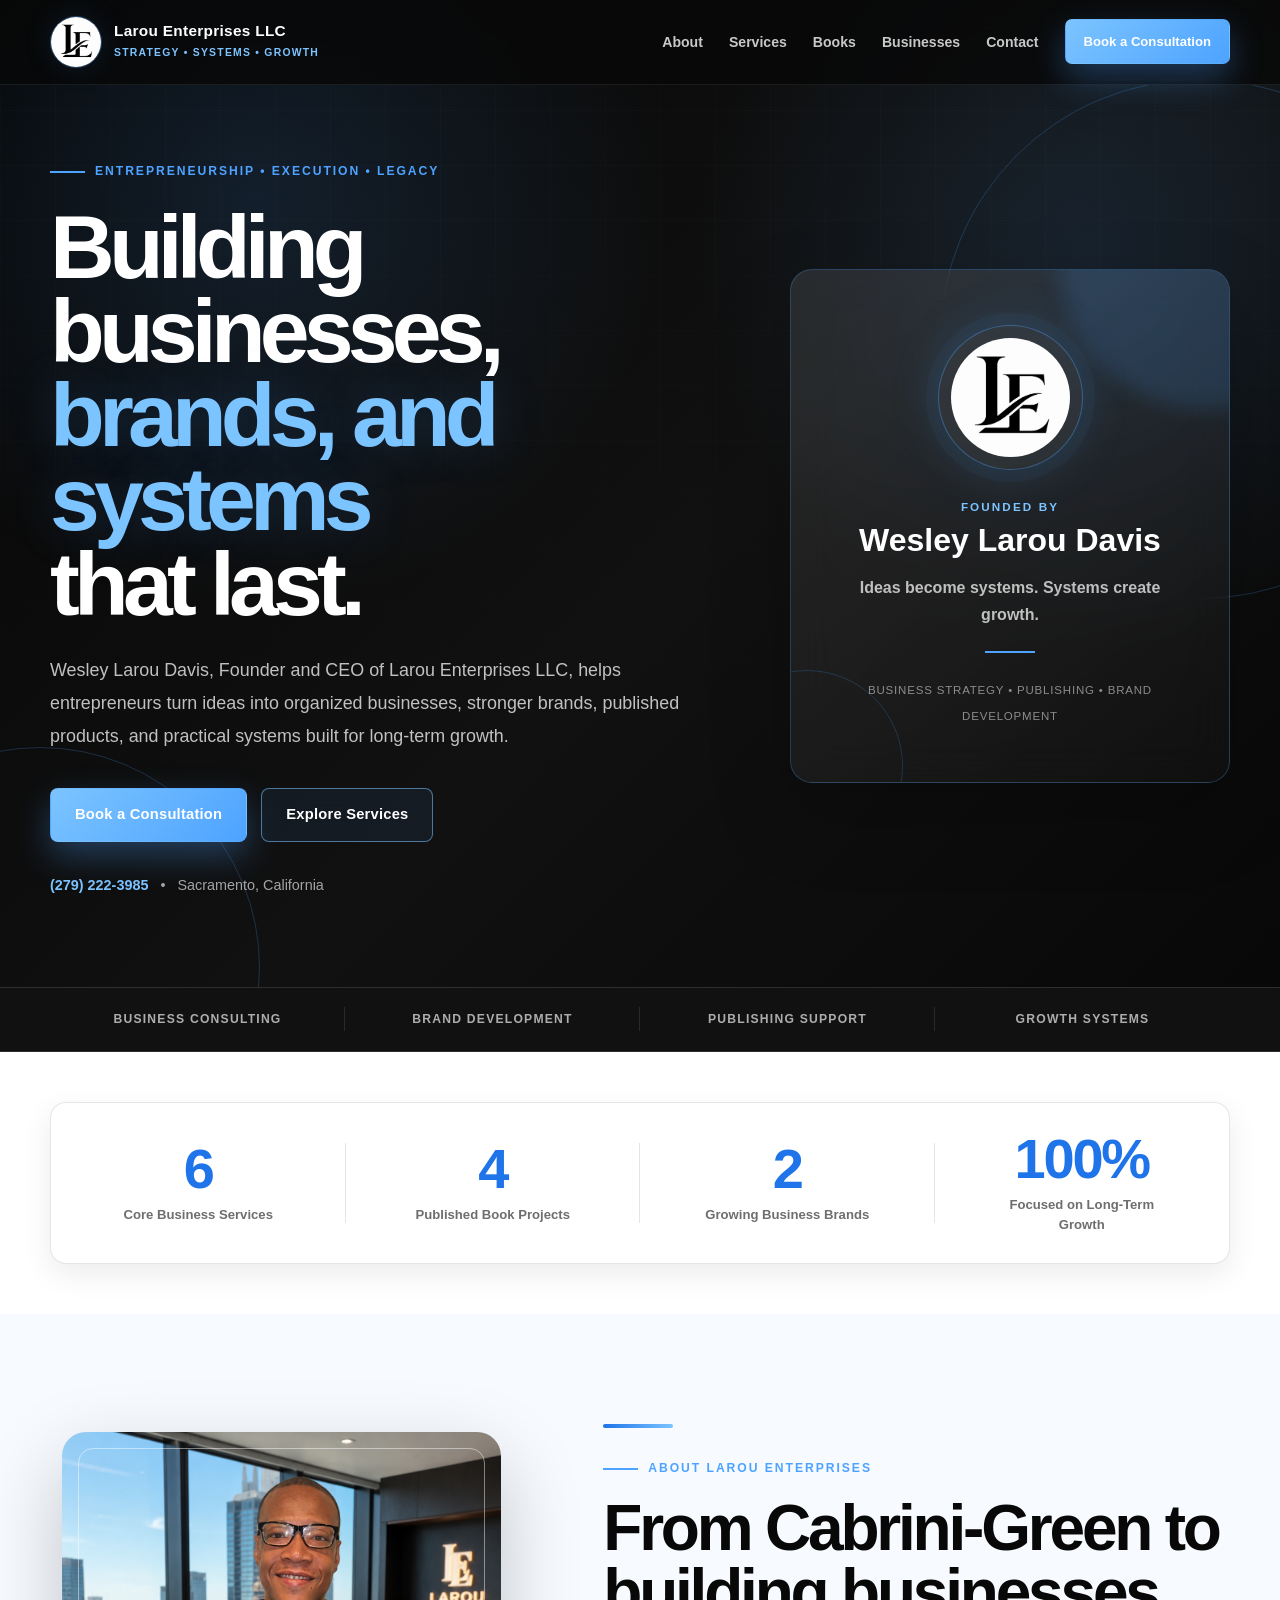
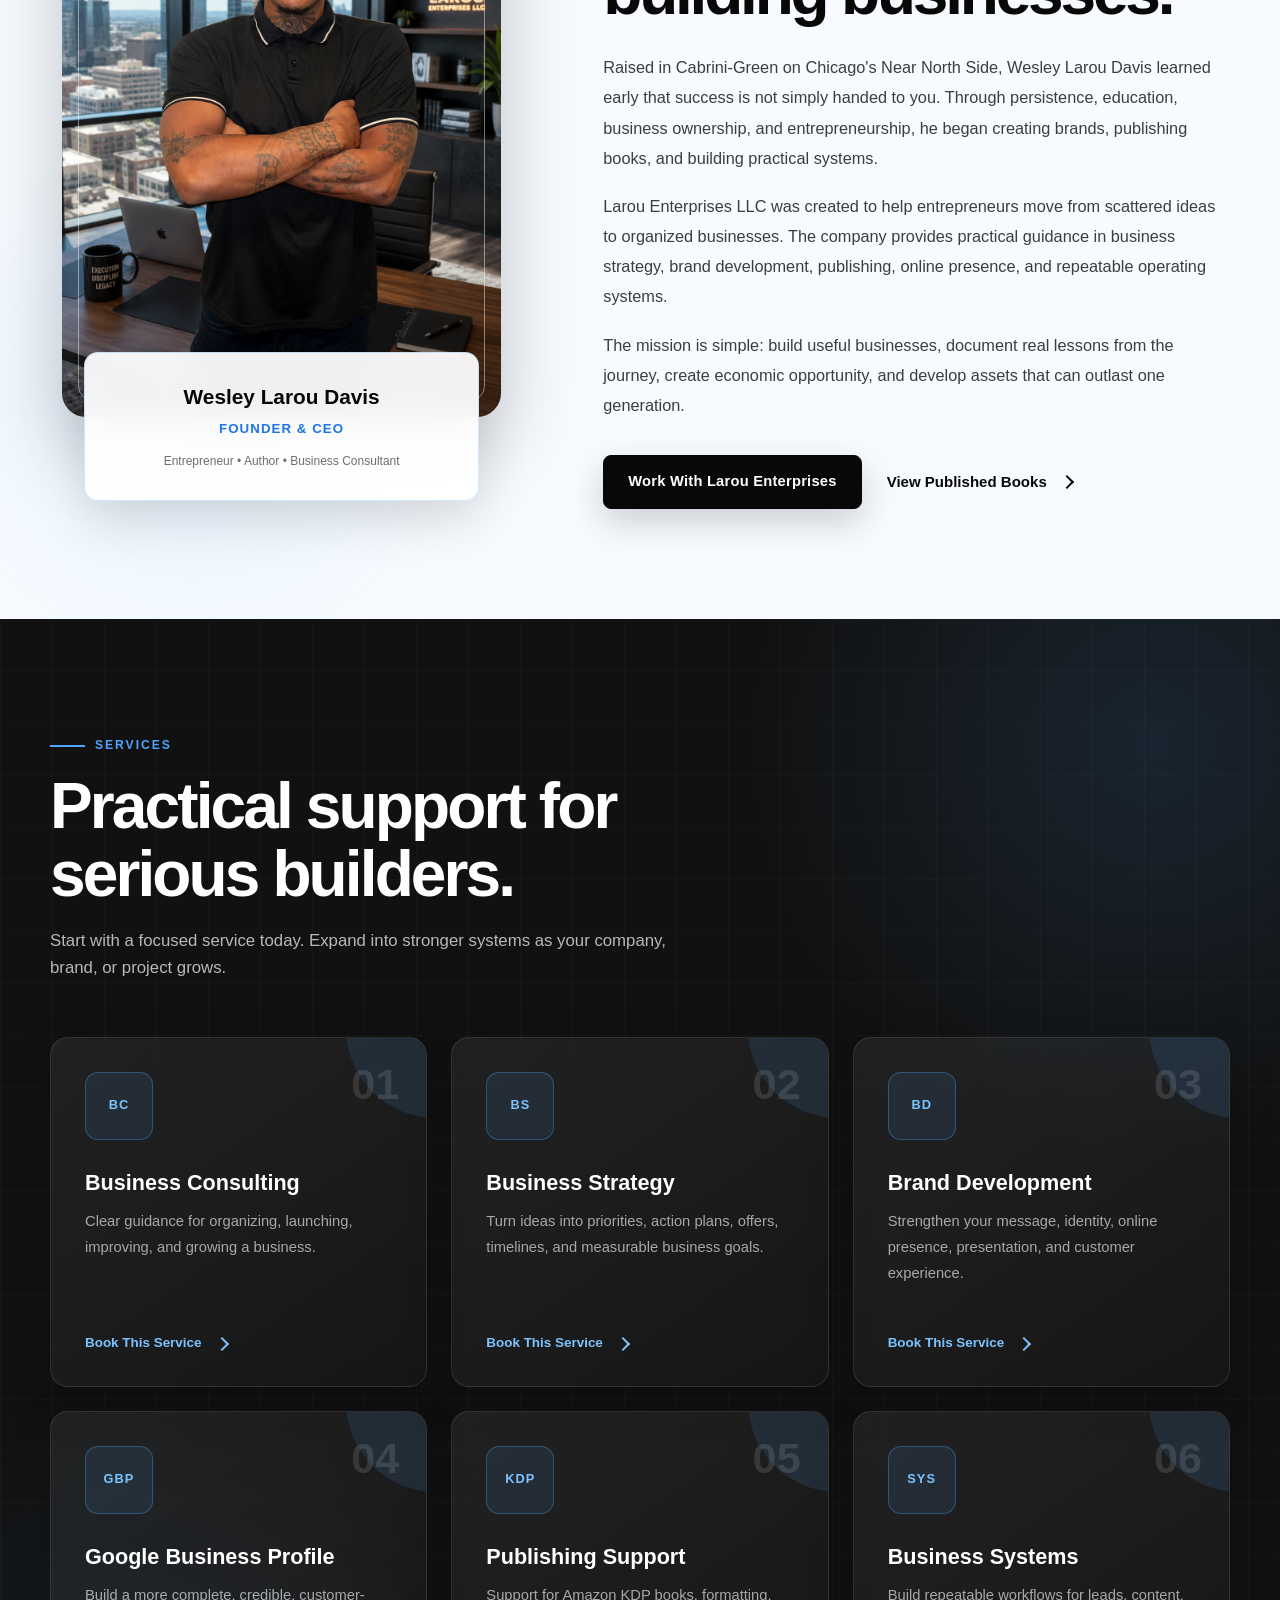
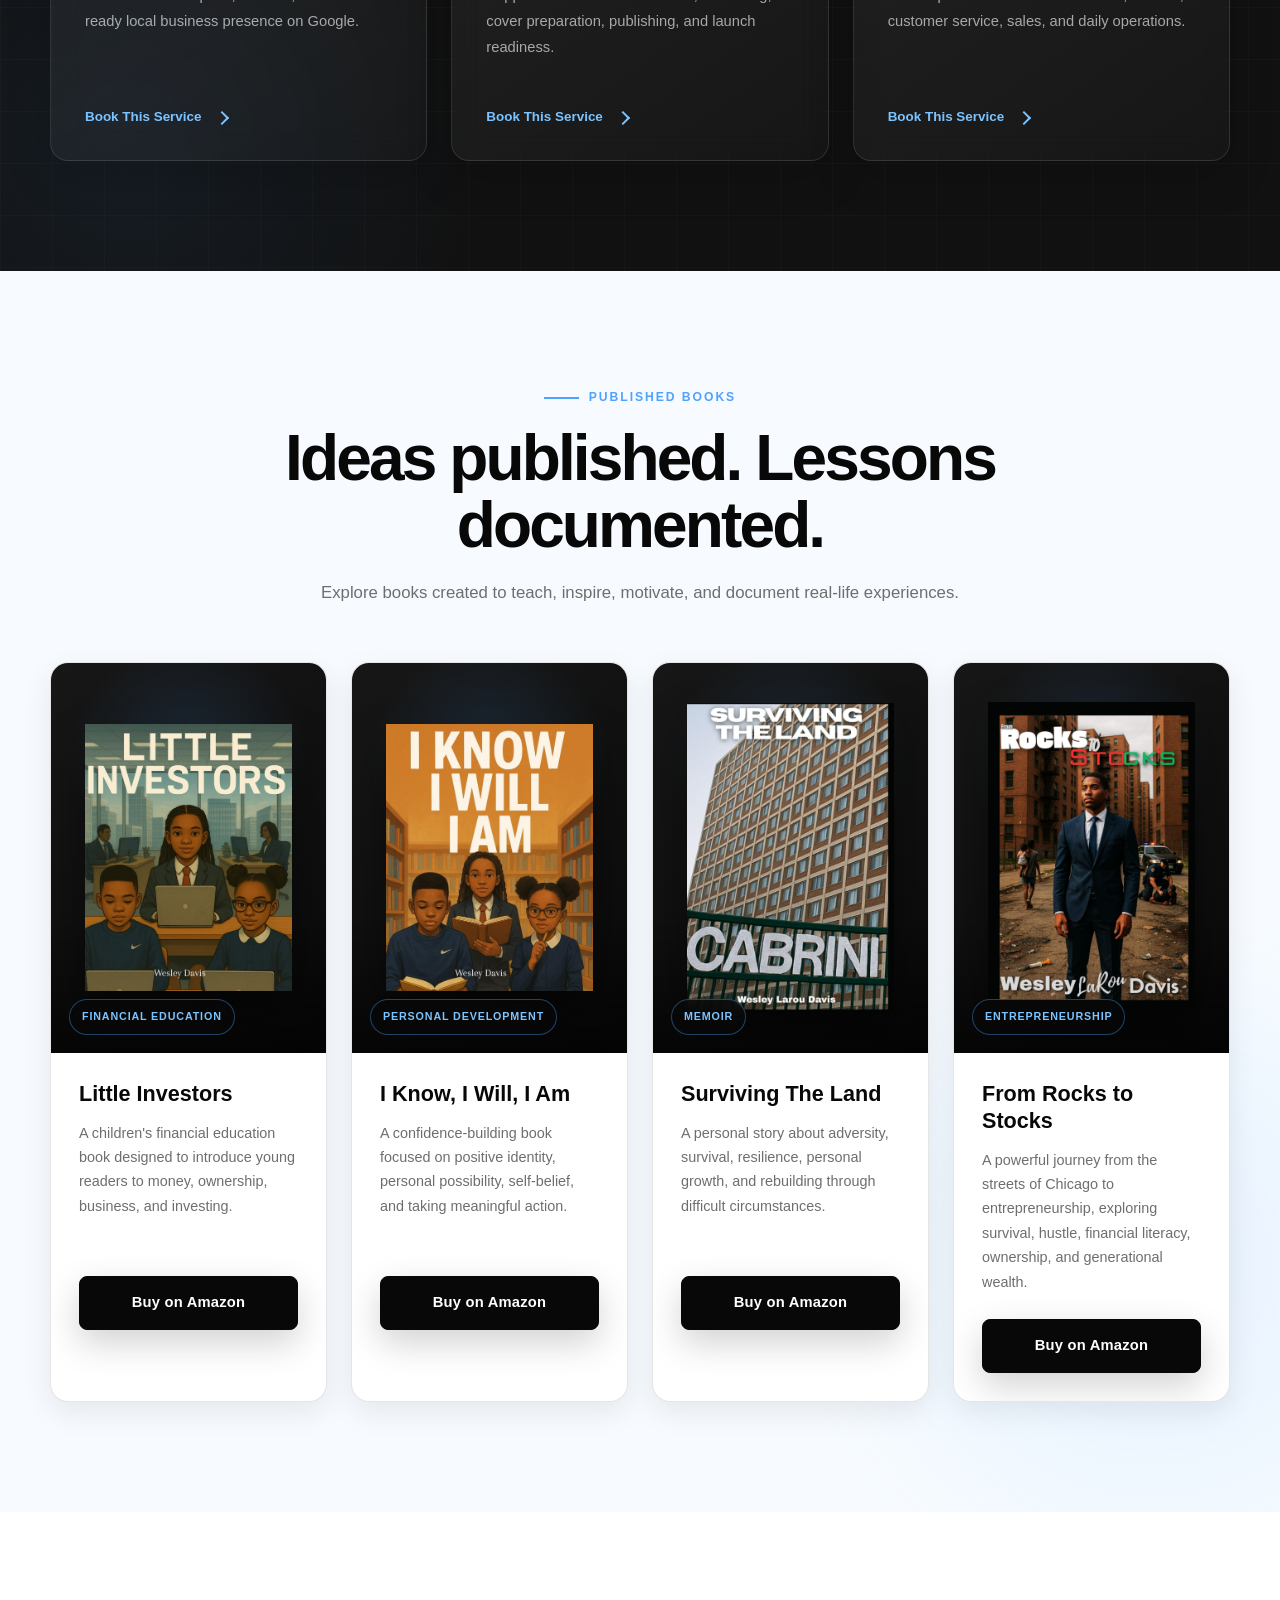
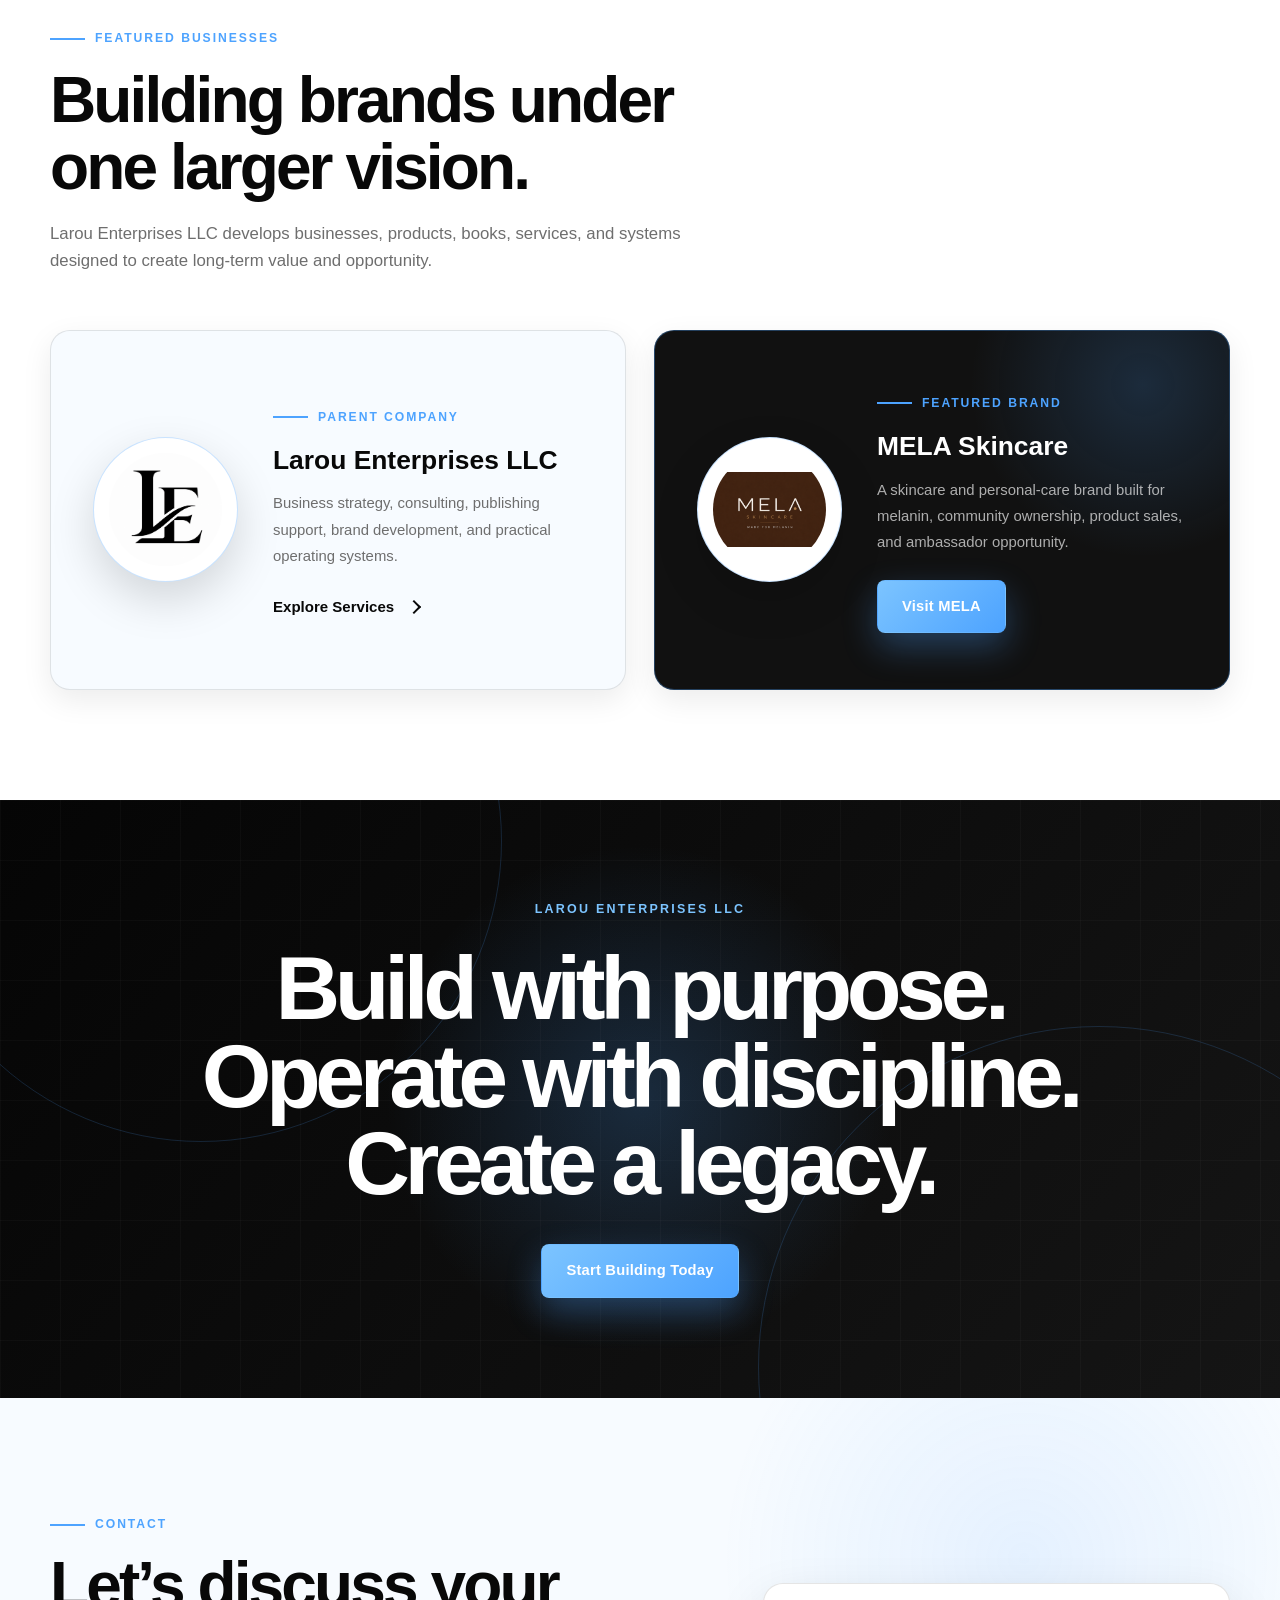
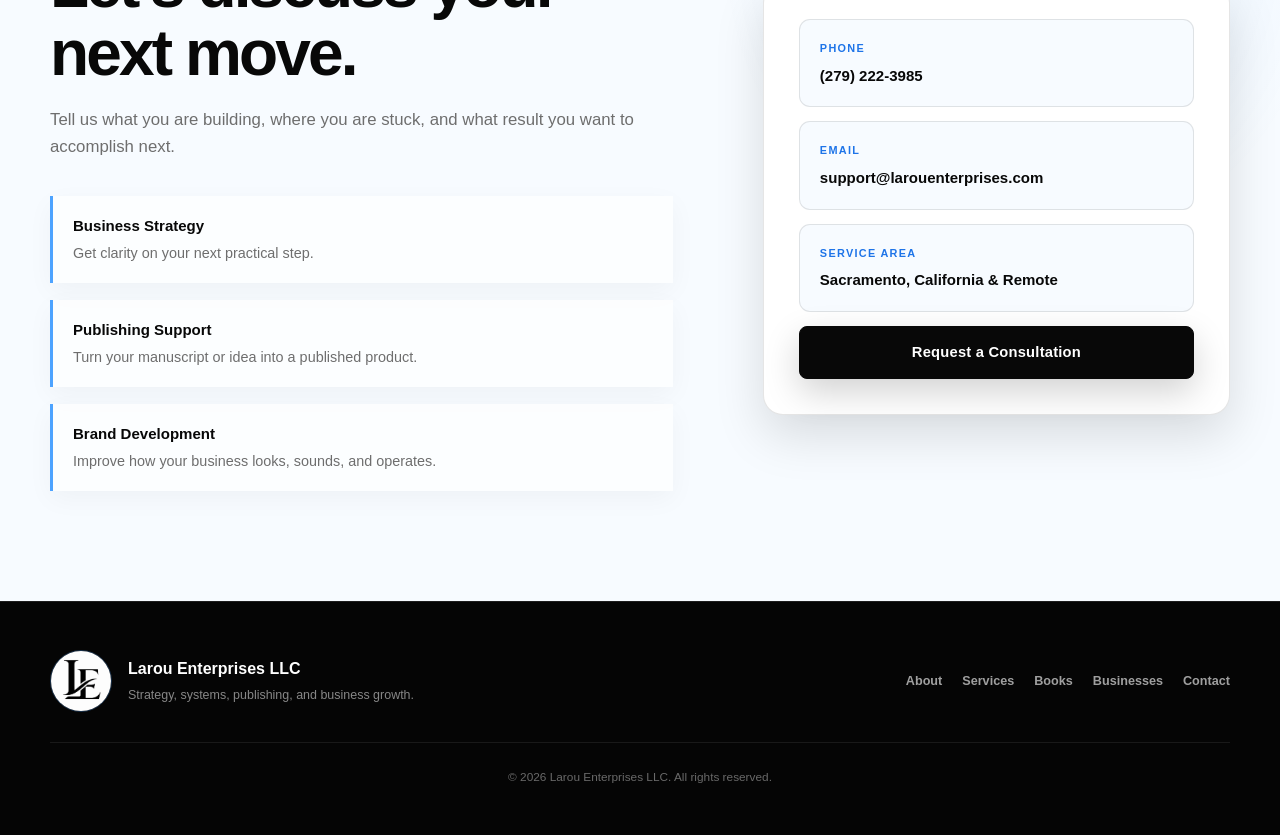
==== commit 7a21138e: "change the 9" ====
--- a/index.html
+++ b/index.html
@@ -638,7 +638,7 @@
 
               <img
                 src="assets/9-little-investors.jpg"
-                alt="9 Little Investors book cover"
+                alt=" Little Investors book cover"
               />
 
               <span class="book-category">
@@ -650,7 +650,7 @@
 
             <div class="book-content">
 
-              <h3>9 Little Investors</h3>
+              <h3> Little Investors</h3>
 
               <p>
                 A children's financial education book designed to
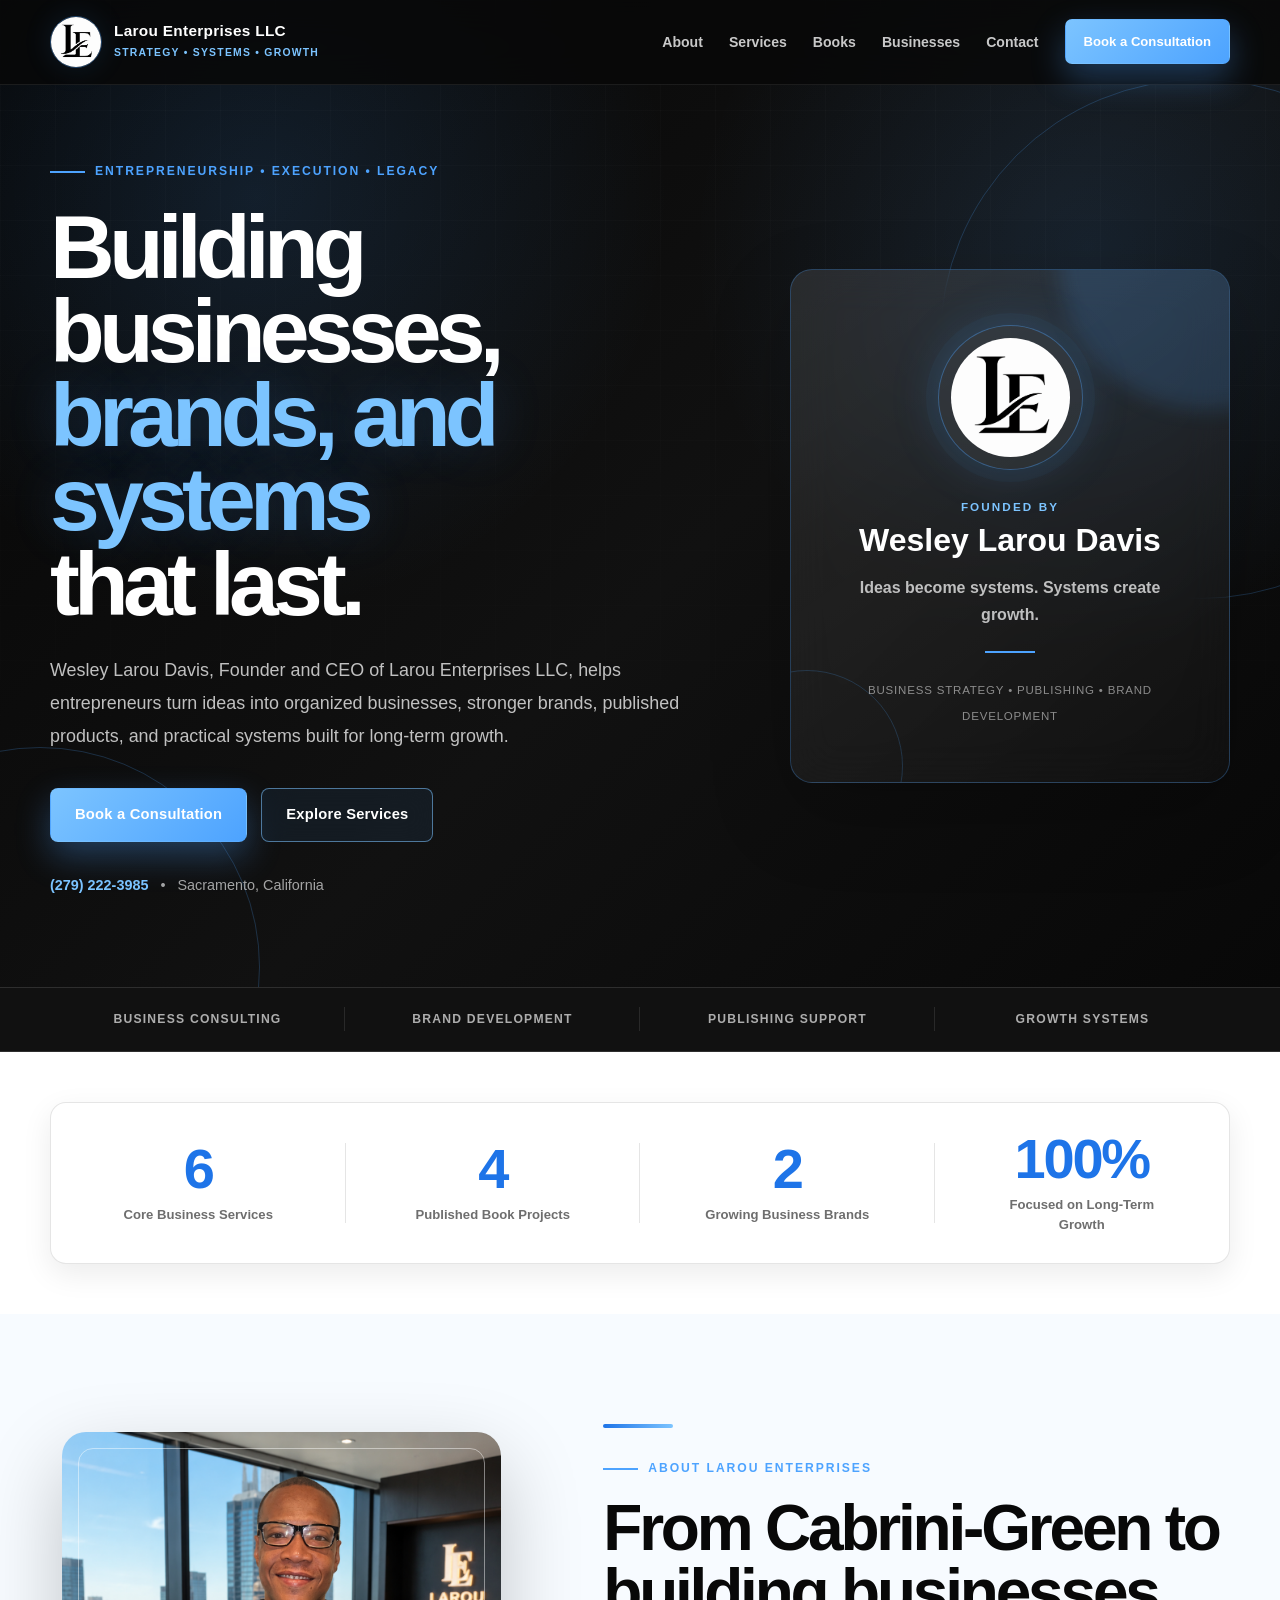
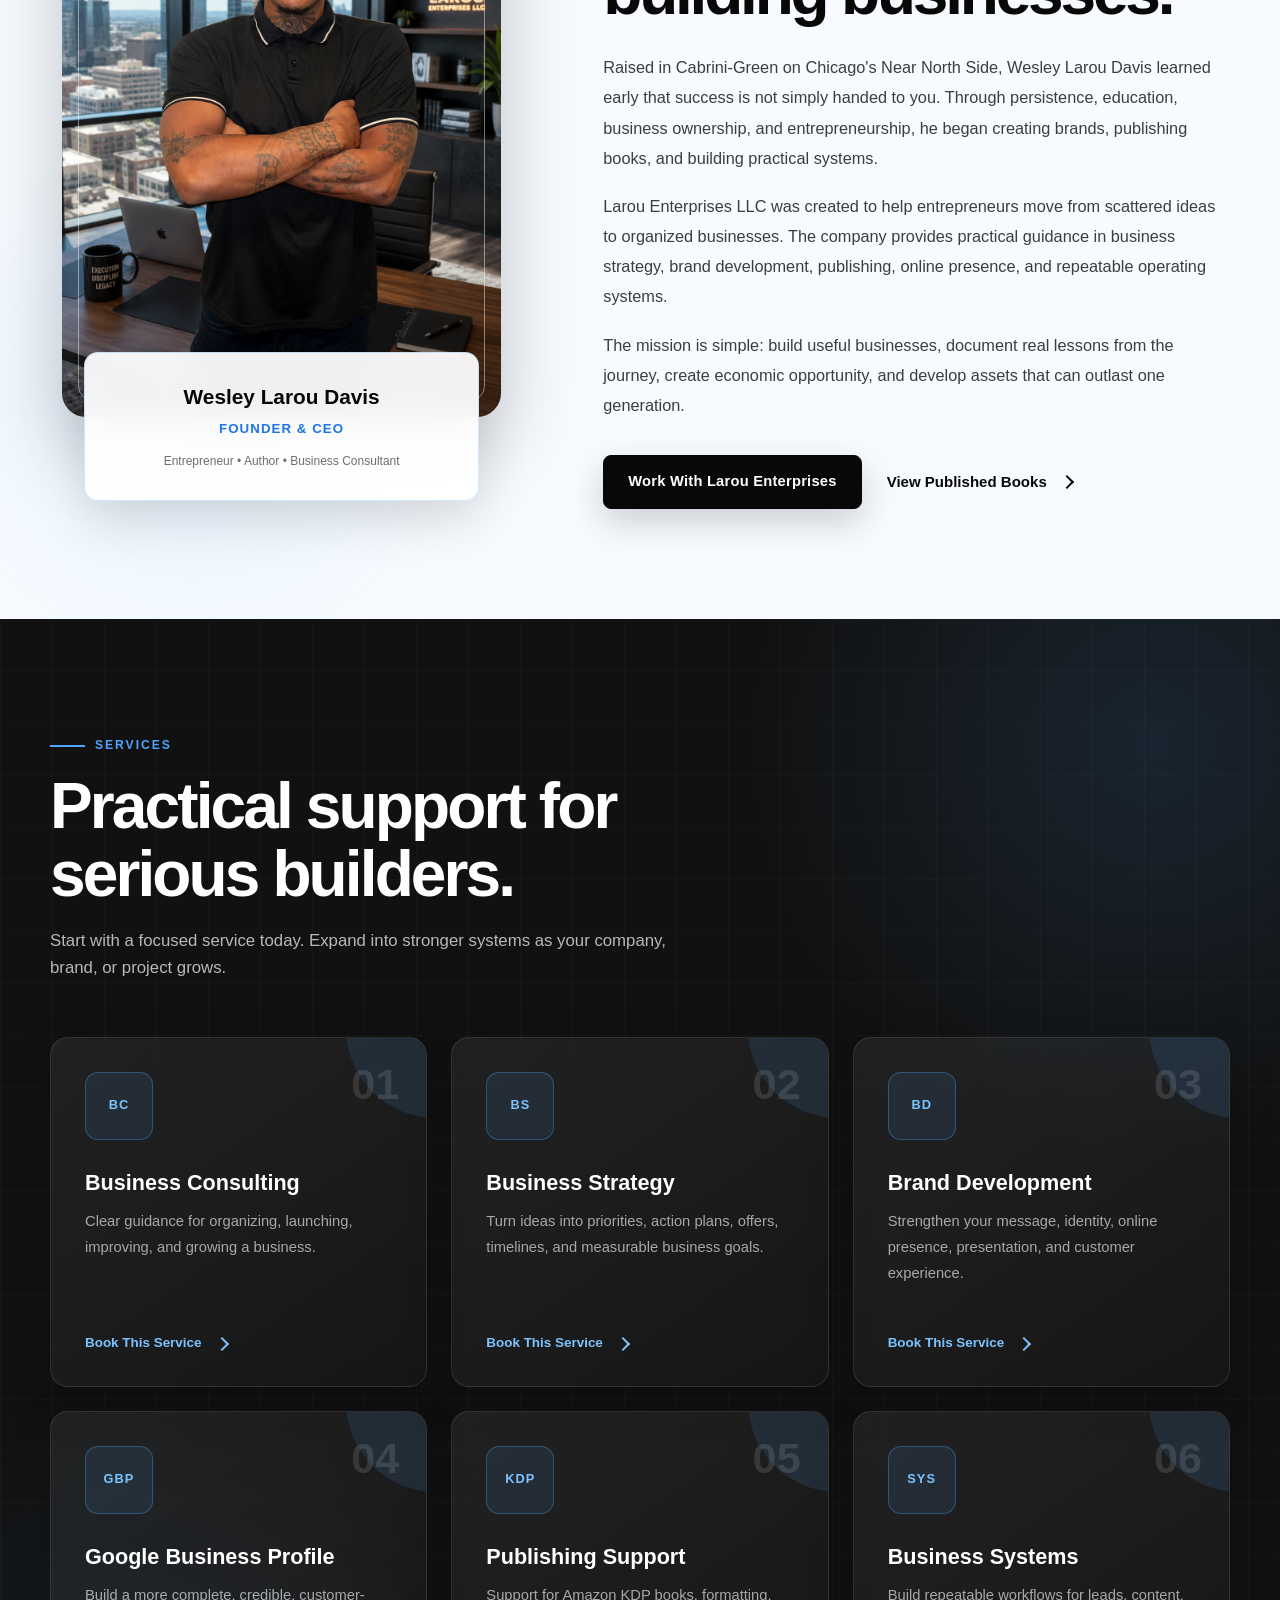
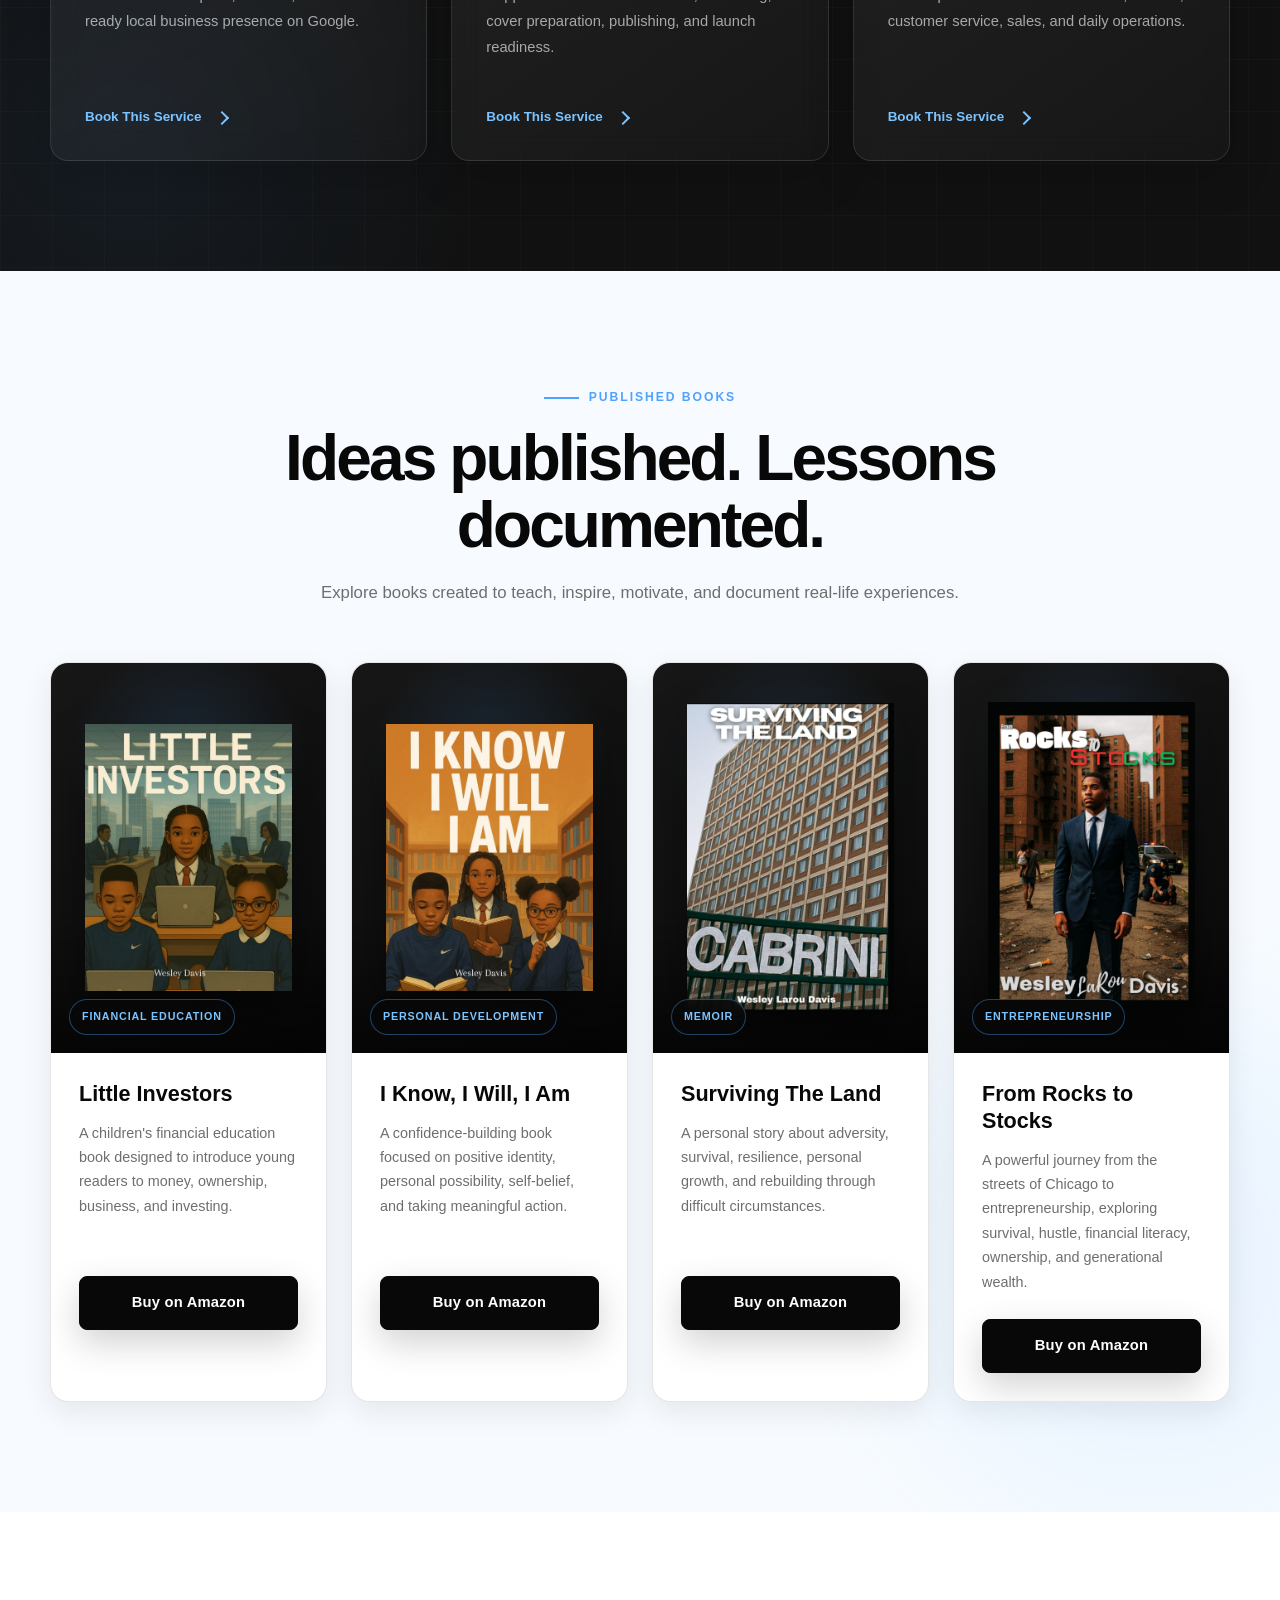
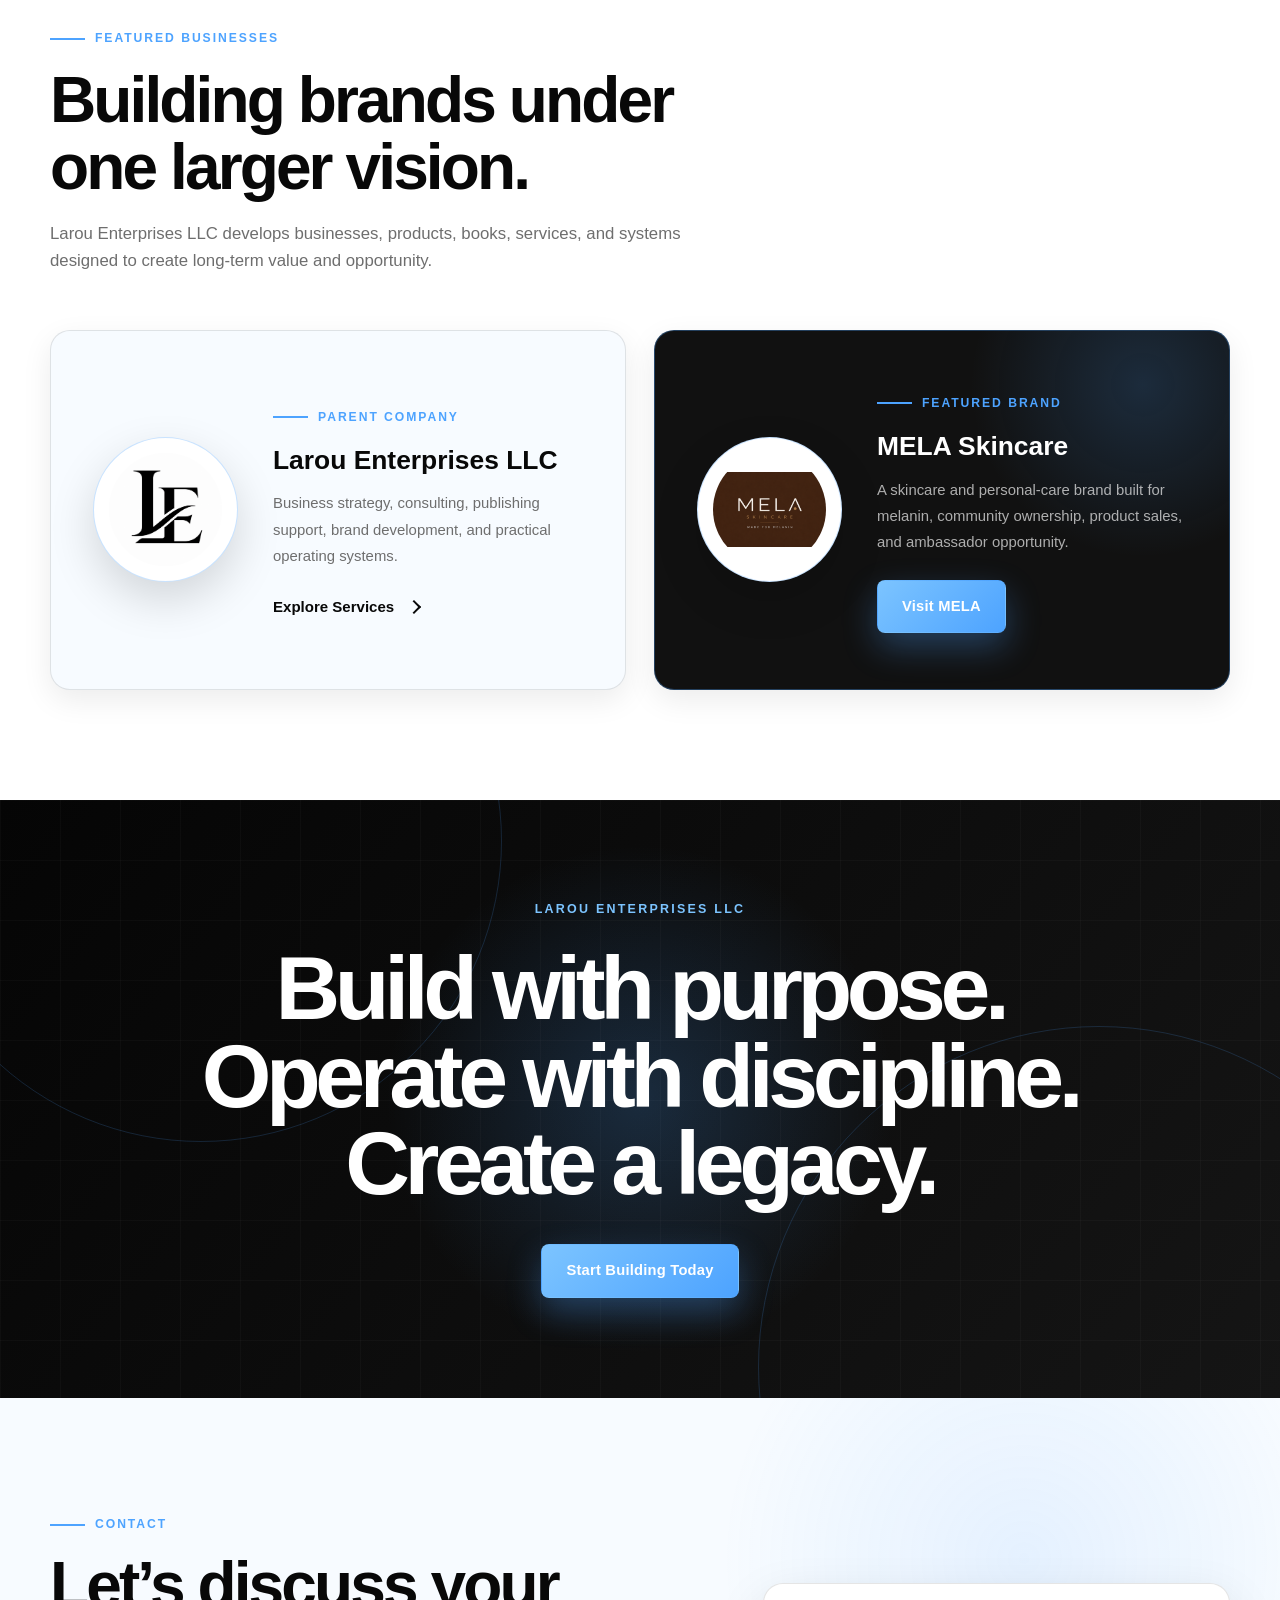
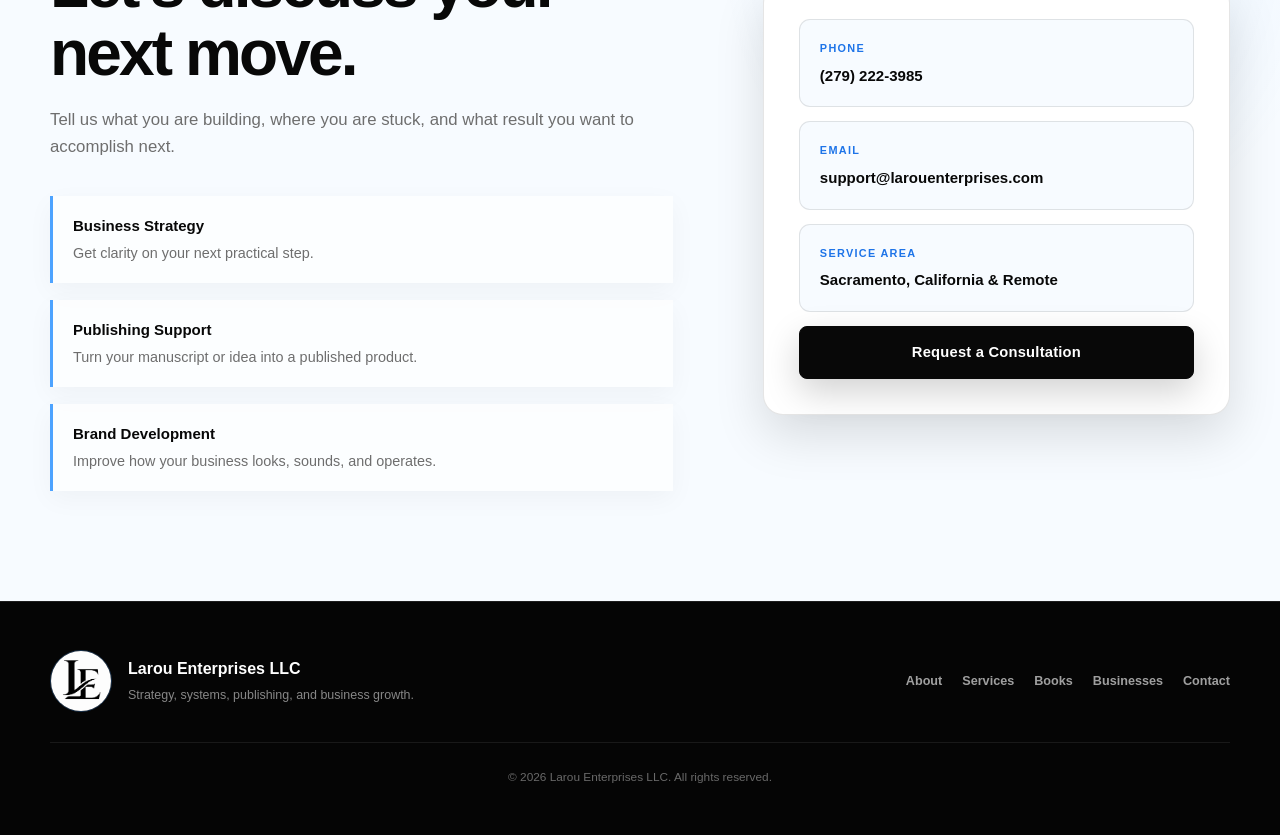
==== commit 1e7ded02: "change links" ====
--- a/index.html
+++ b/index.html
@@ -486,7 +486,7 @@
             </p>
 
             <a
-              href="https://book.stripe.com/dRm28r8Eo2eW7Cc2aFaZi03"
+              href="https://buy.stripe.com/3cI9AT3k4aLs5u4g1vaZi04"
               target="_blank"
               rel="noopener noreferrer"
             >
@@ -510,7 +510,7 @@
             </p>
 
             <a
-              href="https://book.stripe.com/dRm28r8Eo2eW7Cc2aFaZi03"
+              href="https://buy.stripe.com/3cI9AT3k4aLs5u4g1vaZi04"
               target="_blank"
               rel="noopener noreferrer"
             >
@@ -534,7 +534,7 @@
             </p>
 
             <a
-              href="https://book.stripe.com/dRm28r8Eo2eW7Cc2aFaZi03"
+              href="https://buy.stripe.com/3cI9AT3k4aLs5u4g1vaZi04"
               target="_blank"
               rel="noopener noreferrer"
             >
@@ -558,7 +558,7 @@
             </p>
 
             <a
-              href="https://book.stripe.com/dRm28r8Eo2eW7Cc2aFaZi03"
+              href="https://buy.stripe.com/3cI9AT3k4aLs5u4g1vaZi04"
               target="_blank"
               rel="noopener noreferrer"
             >
@@ -582,7 +582,7 @@
             </p>
 
             <a
-              href="https://book.stripe.com/dRm28r8Eo2eW7Cc2aFaZi03"
+              href="https://buy.stripe.com/3cI9AT3k4aLs5u4g1vaZi04"
               target="_blank"
               rel="noopener noreferrer"
             >
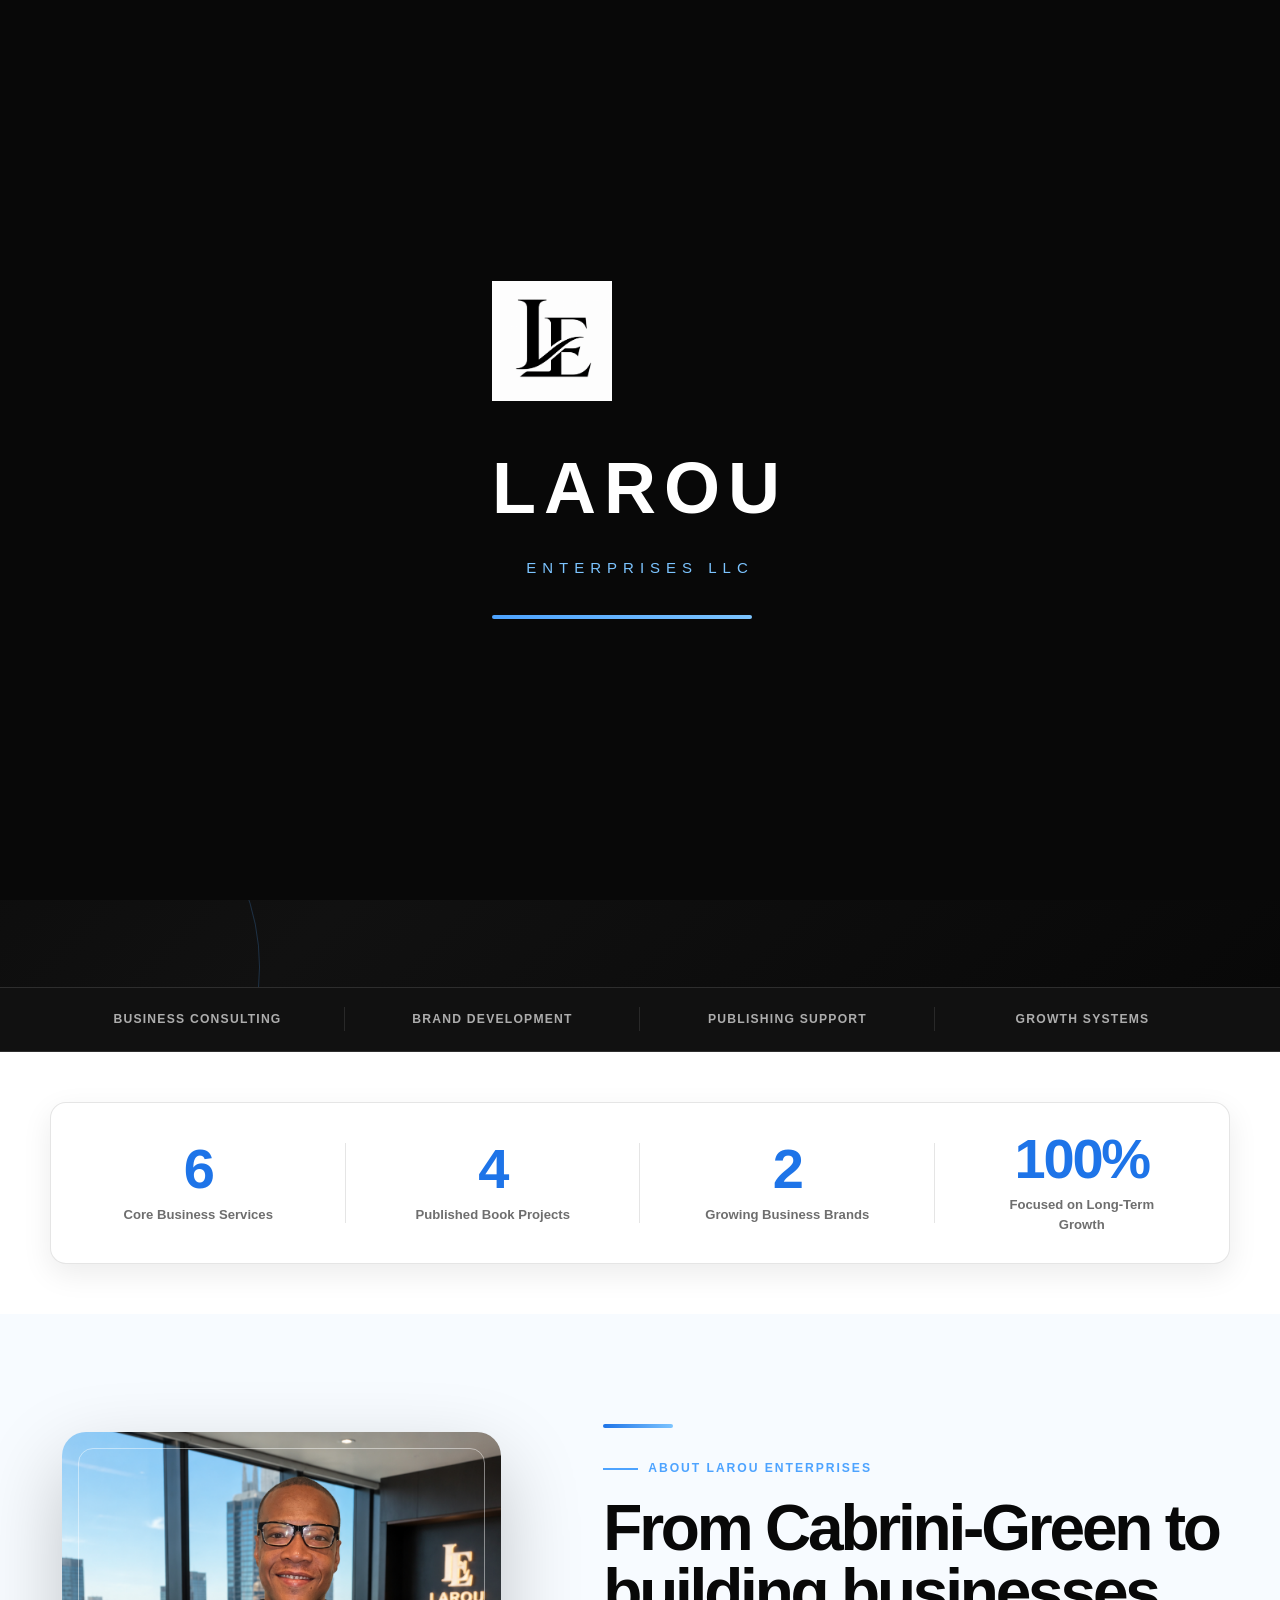
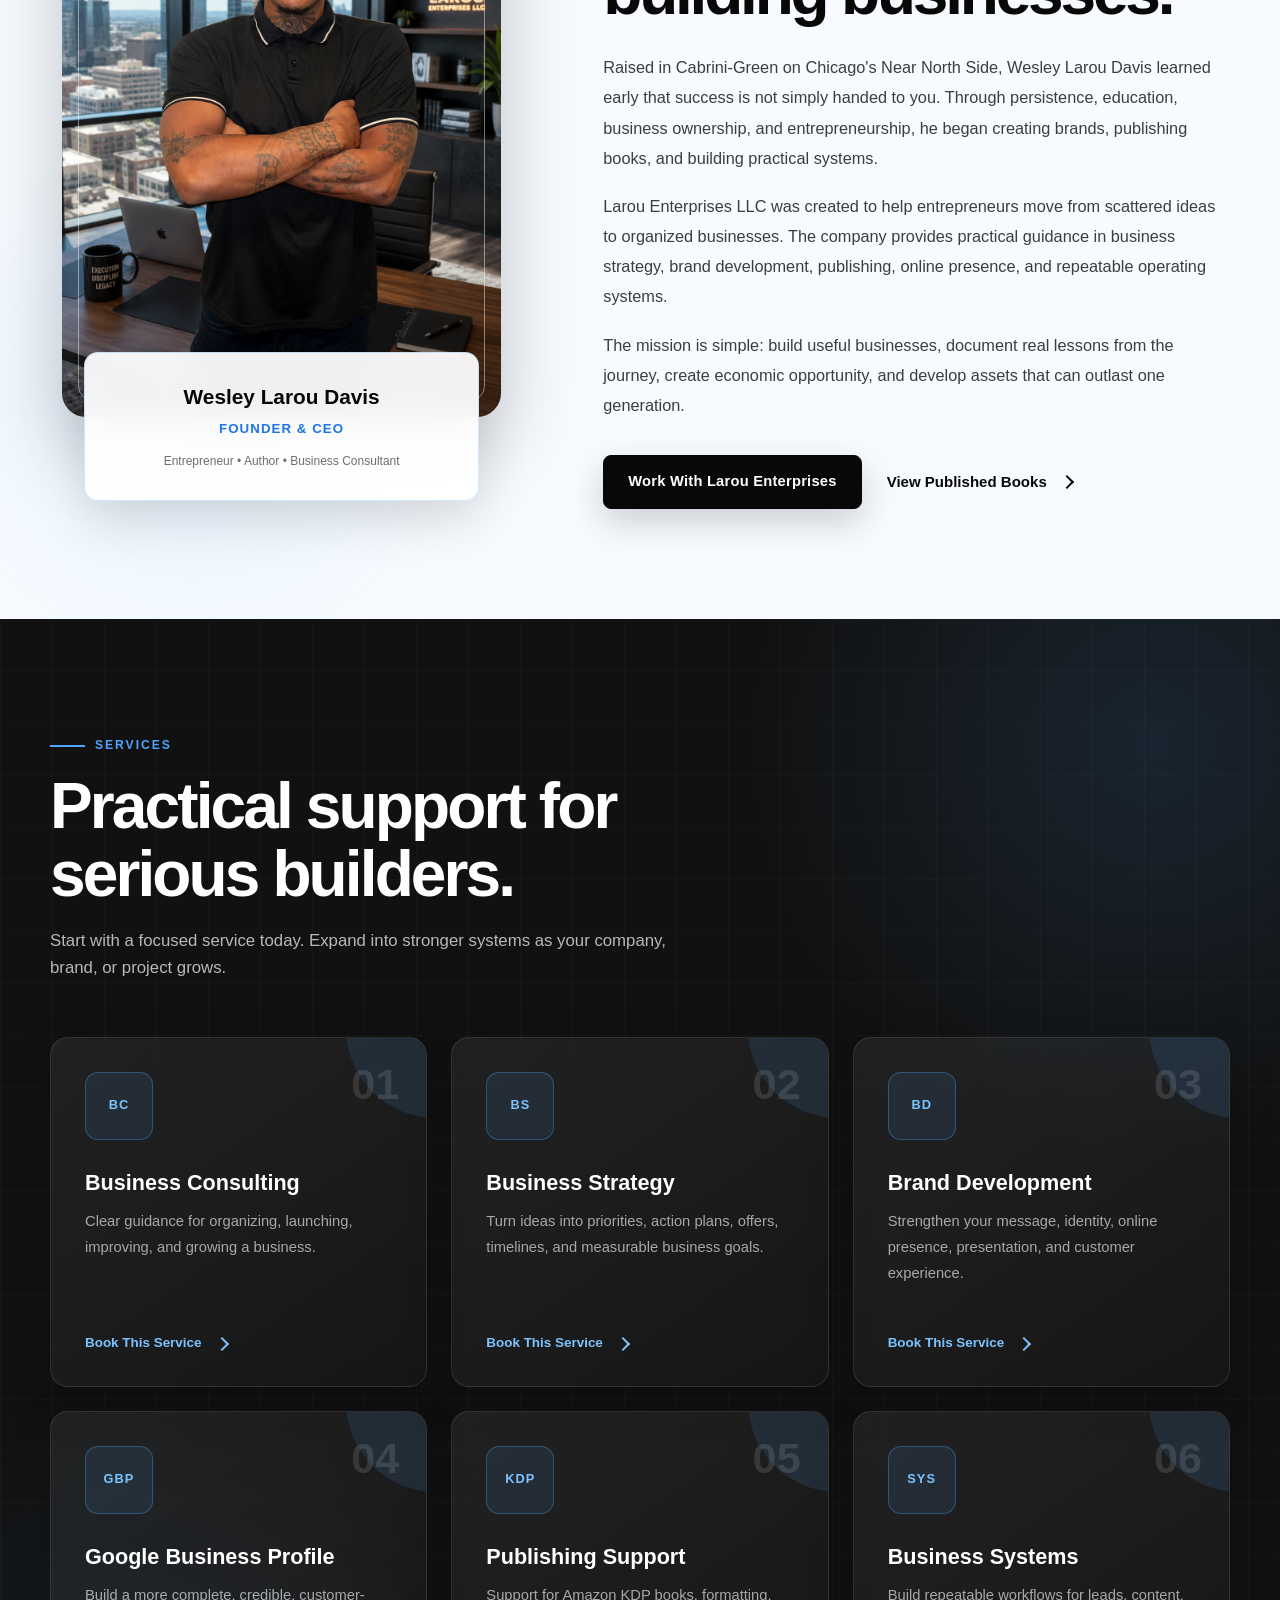
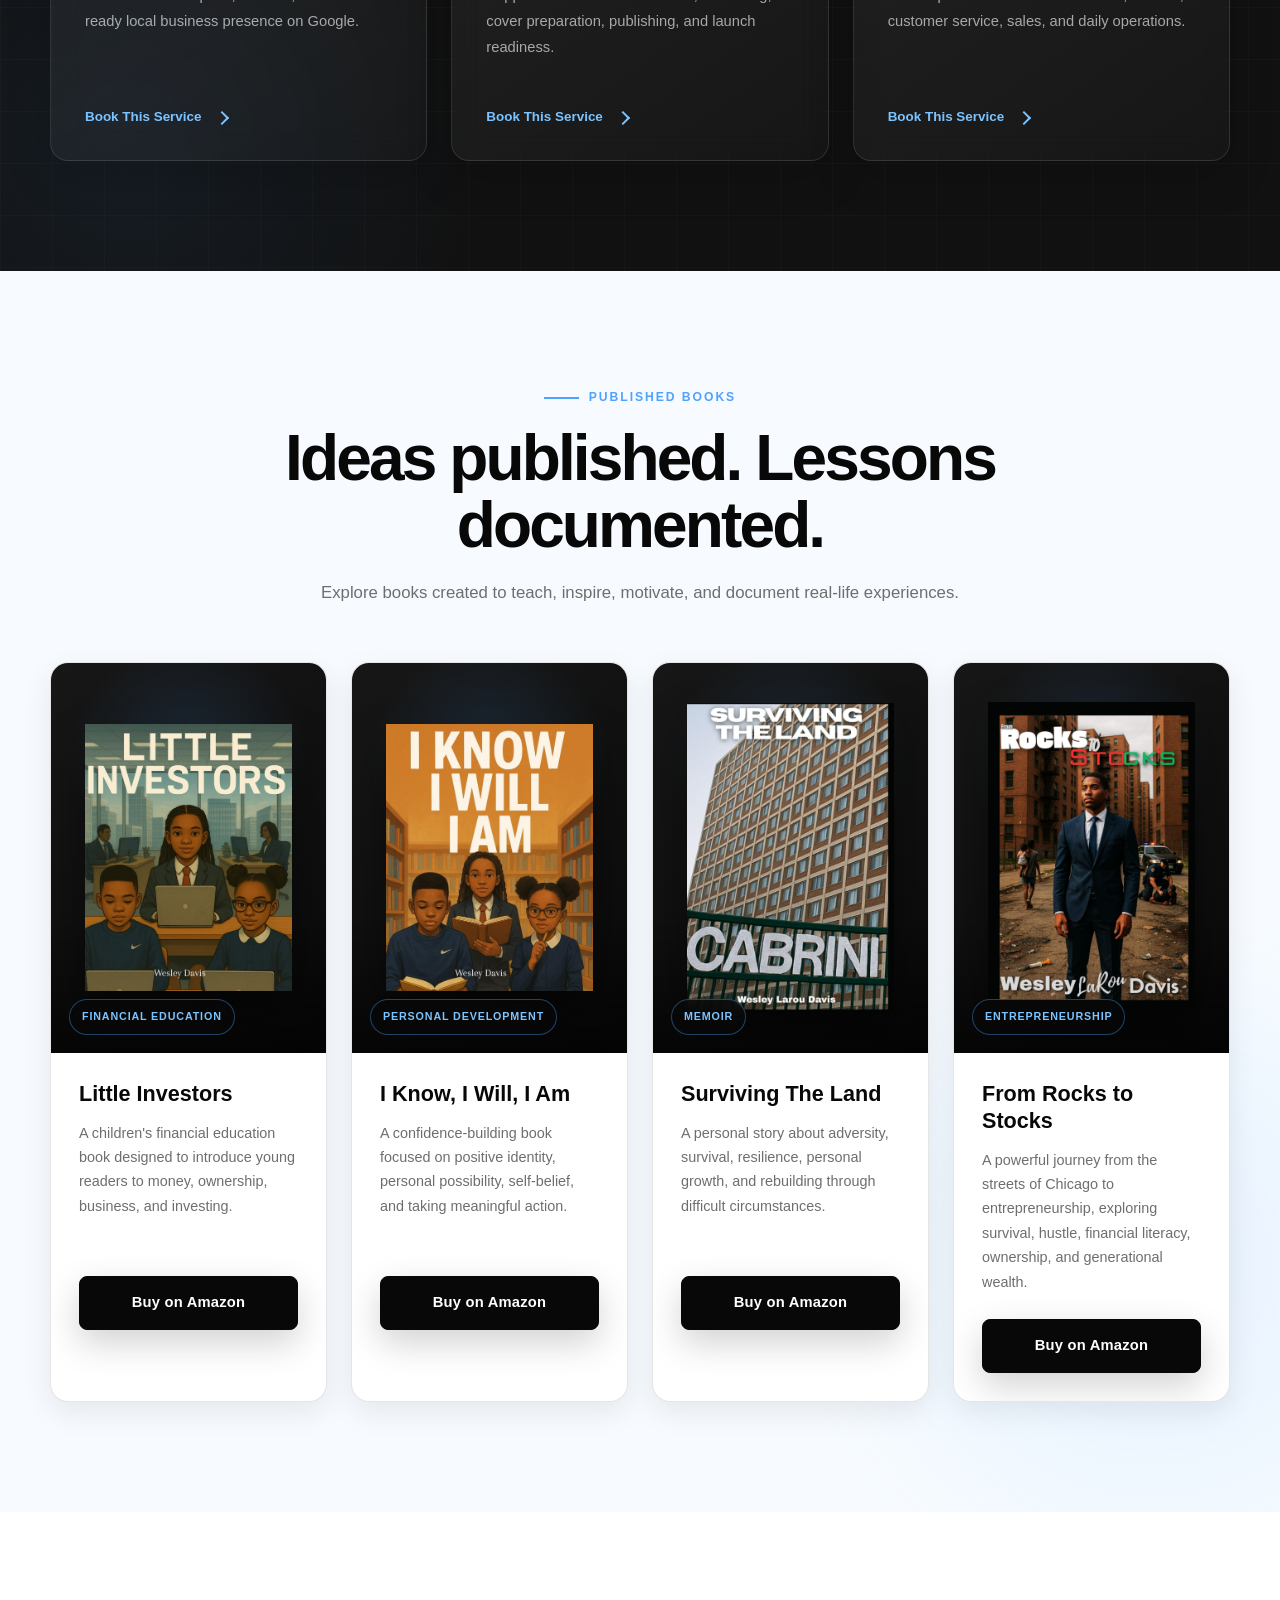
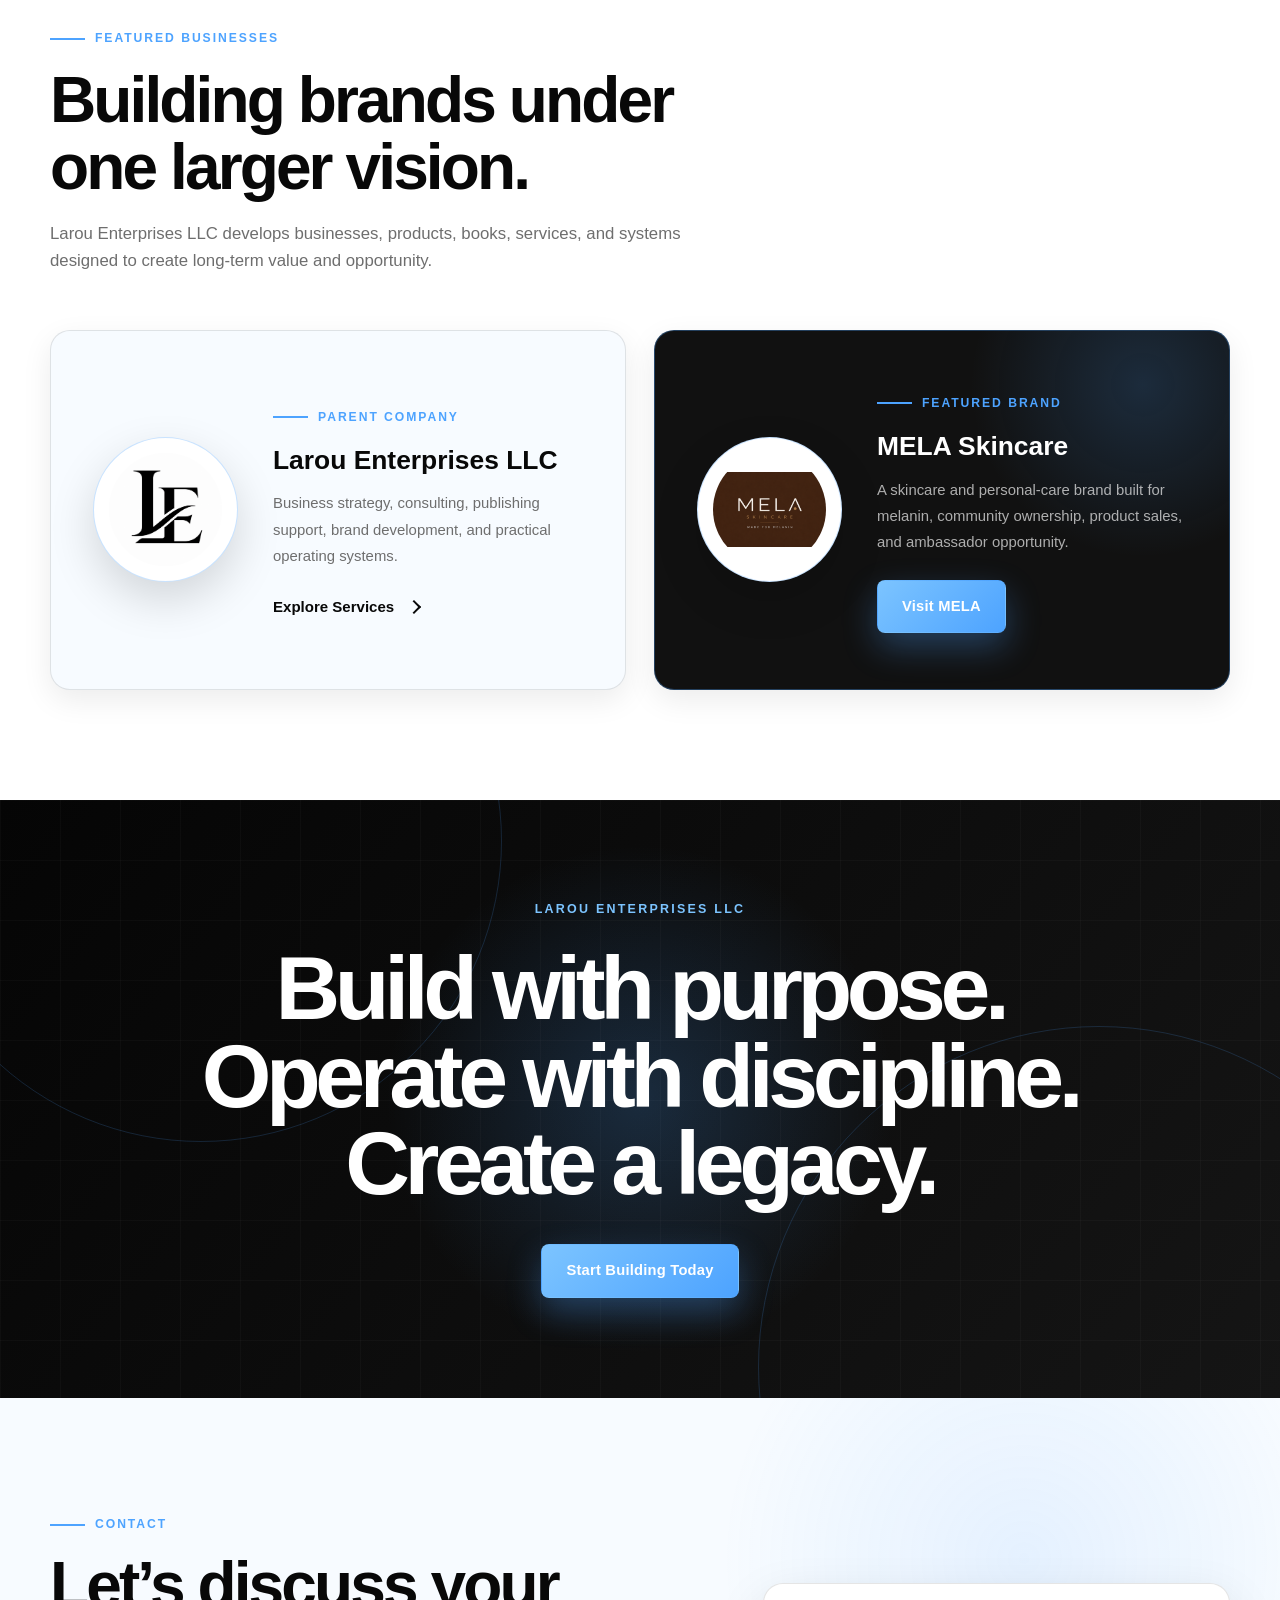
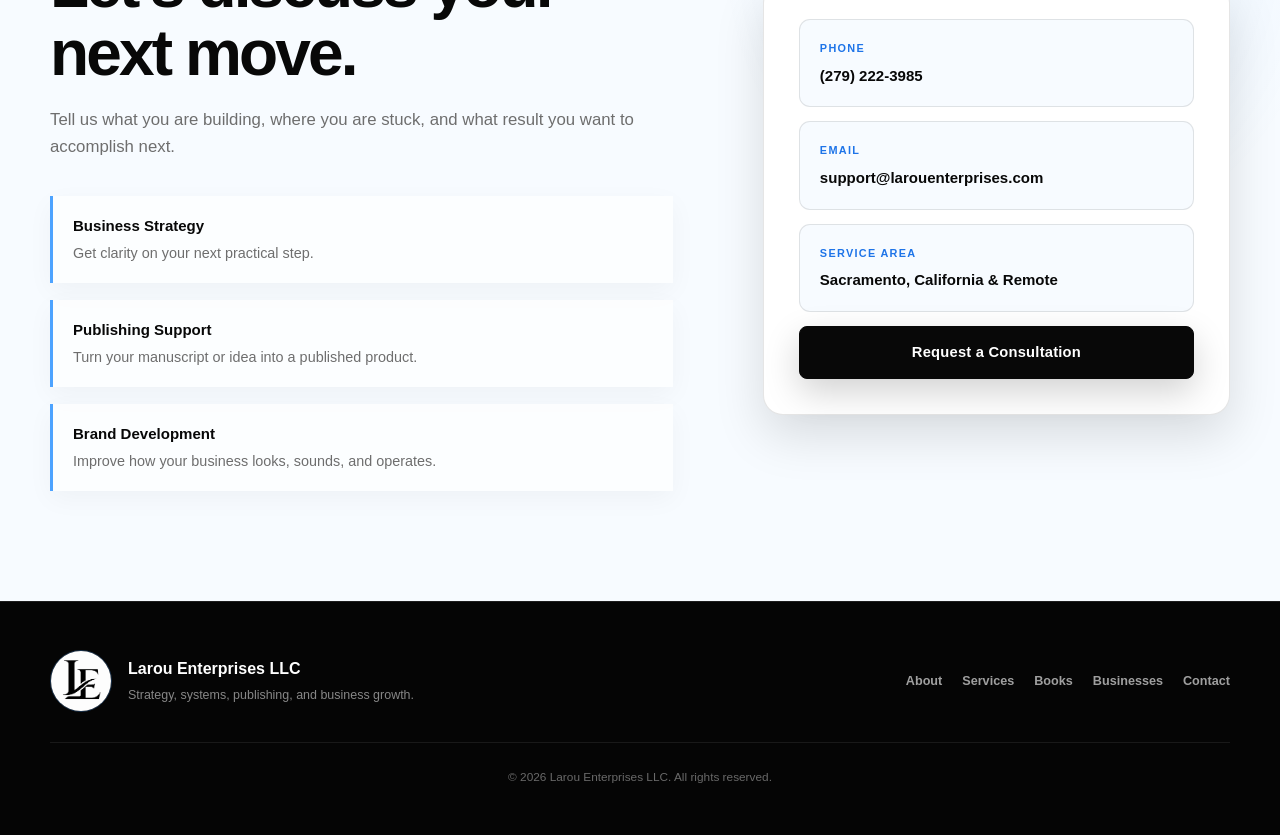
==== commit 162282e3: "Add Larou Enterprises loading screen and latest website updates" ====
--- a/index.html
+++ b/index.html
@@ -37,7 +37,27 @@
 </head>
 
 <body>
-
+<!-- =========================
+     PAGE LOADER
+========================= -->
+
+<div id="preloader">
+
+    <div class="loader-content">
+
+        <img src="assets/le-logo.png" alt="Larou Enterprises Logo">
+
+        <h1>LAROU</h1>
+
+        <p>ENTERPRISES LLC</p>
+
+        <div class="loader-line">
+            <span></span>
+        </div>
+
+    </div>
+
+</div>
   <!-- Skip Link -->
   <a class="skip-link" href="#main-content">
     Skip to content
--- a/style.css
+++ b/style.css
@@ -2329,4 +2329,138 @@
 .service-card > a,
 .text-link {
   white-space: nowrap;
+}
+/*=========================
+PRELOADER
+=========================*/
+
+#preloader{
+
+    position:fixed;
+    inset:0;
+
+    background:#080808;
+
+    display:flex;
+    justify-content:center;
+    align-items:center;
+
+    z-index:999999;
+
+    transition:opacity .8s ease,
+               visibility .8s ease;
+
+}
+
+#preloader.hide{
+
+    opacity:0;
+    visibility:hidden;
+
+}
+
+.loader-content{
+
+    text-align:center;
+
+}
+
+.loader-content img{
+
+    width:120px;
+
+    margin-bottom:30px;
+
+    animation:floatLogo 2s ease-in-out infinite;
+
+}
+
+.loader-content h1{
+
+    color:#ffffff;
+
+    font-size:72px;
+
+    font-weight:900;
+
+    letter-spacing:8px;
+
+    margin-bottom:10px;
+
+}
+
+.loader-content p{
+
+    color:#7CC4FF;
+
+    letter-spacing:6px;
+
+    font-size:15px;
+
+    margin-bottom:35px;
+
+}
+
+.loader-line{
+
+    width:260px;
+
+    height:4px;
+
+    background:rgba(255,255,255,.08);
+
+    border-radius:20px;
+
+    overflow:hidden;
+
+}
+
+.loader-line span{
+
+    display:block;
+
+    width:0;
+
+    height:100%;
+
+    background:linear-gradient(
+        90deg,
+        #4DA3FF,
+        #7CC4FF
+    );
+
+    animation:loading 2s ease forwards;
+
+}
+
+@keyframes loading{
+
+    from{
+
+        width:0;
+
+    }
+
+    to{
+
+        width:100%;
+
+    }
+
+}
+
+@keyframes floatLogo{
+
+    0%,100%{
+
+        transform:translateY(0);
+
+    }
+
+    50%{
+
+        transform:translateY(-12px);
+
+    }
+
 }
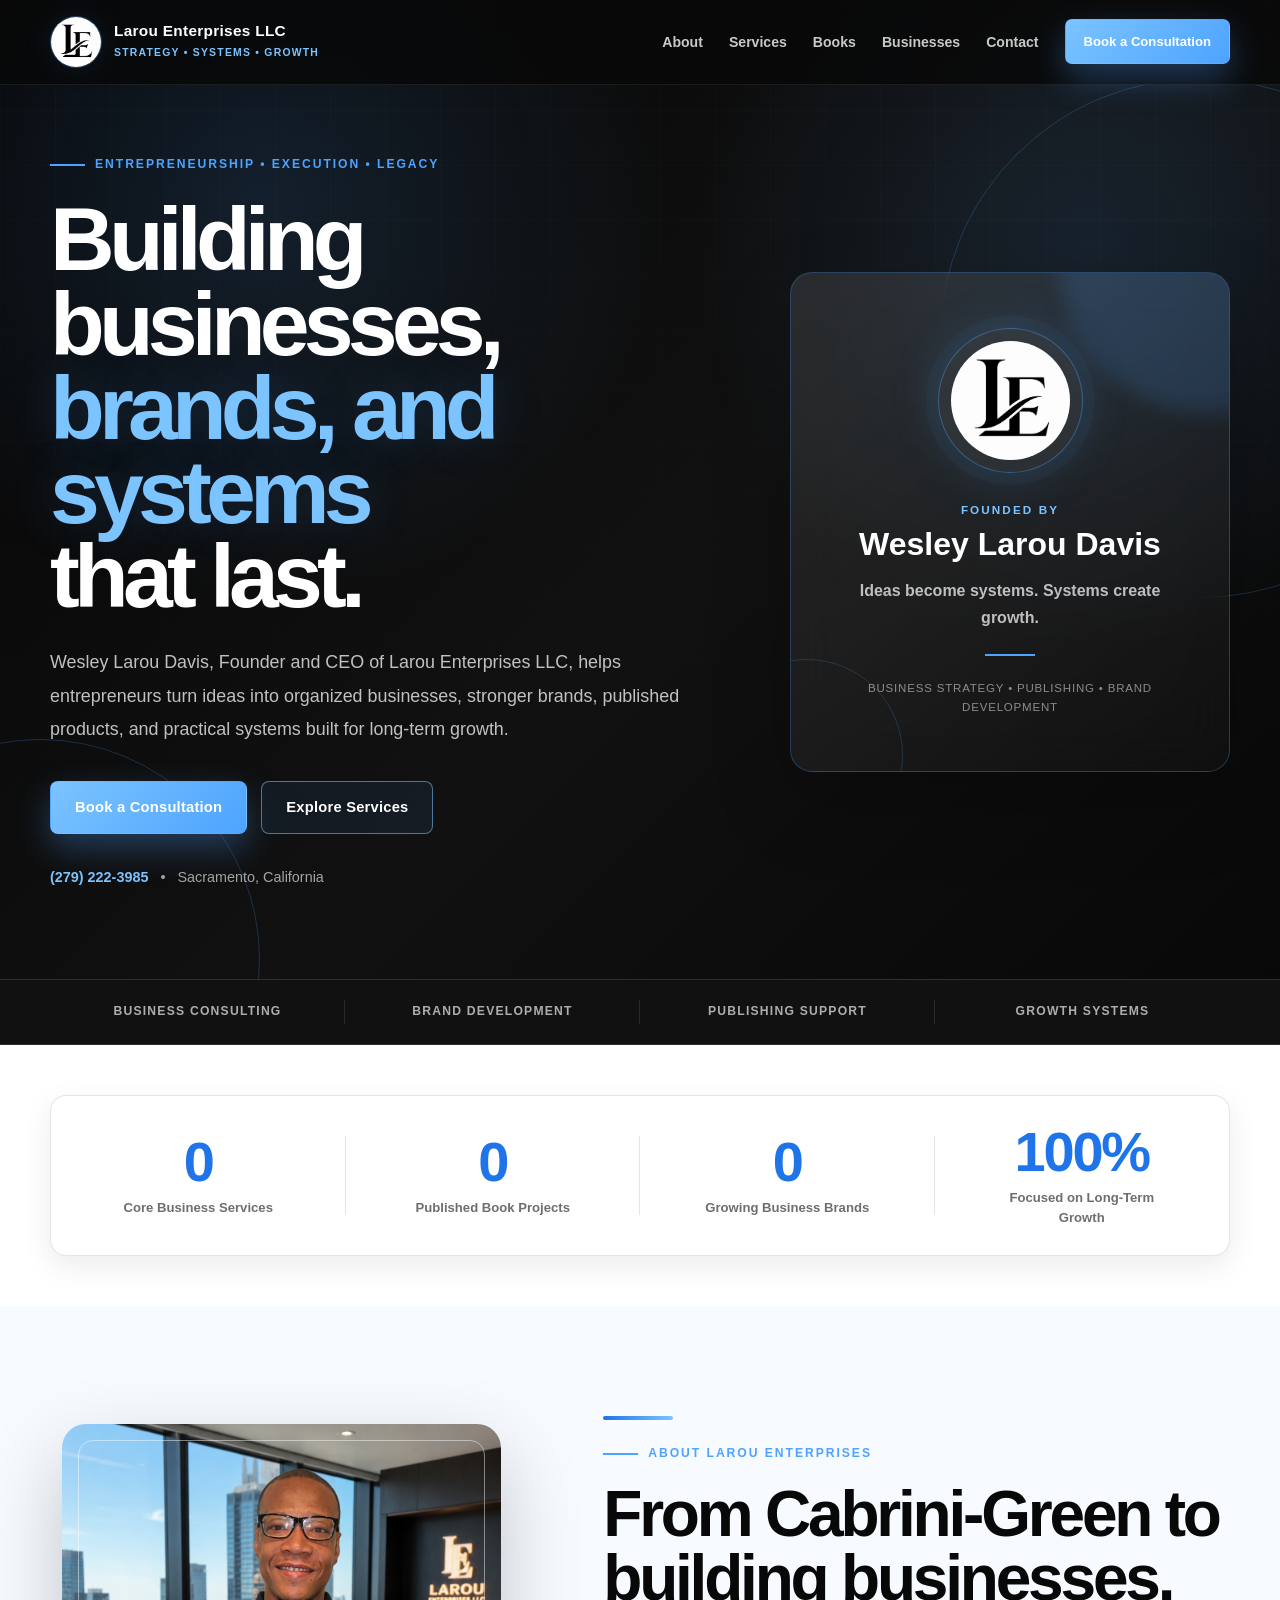
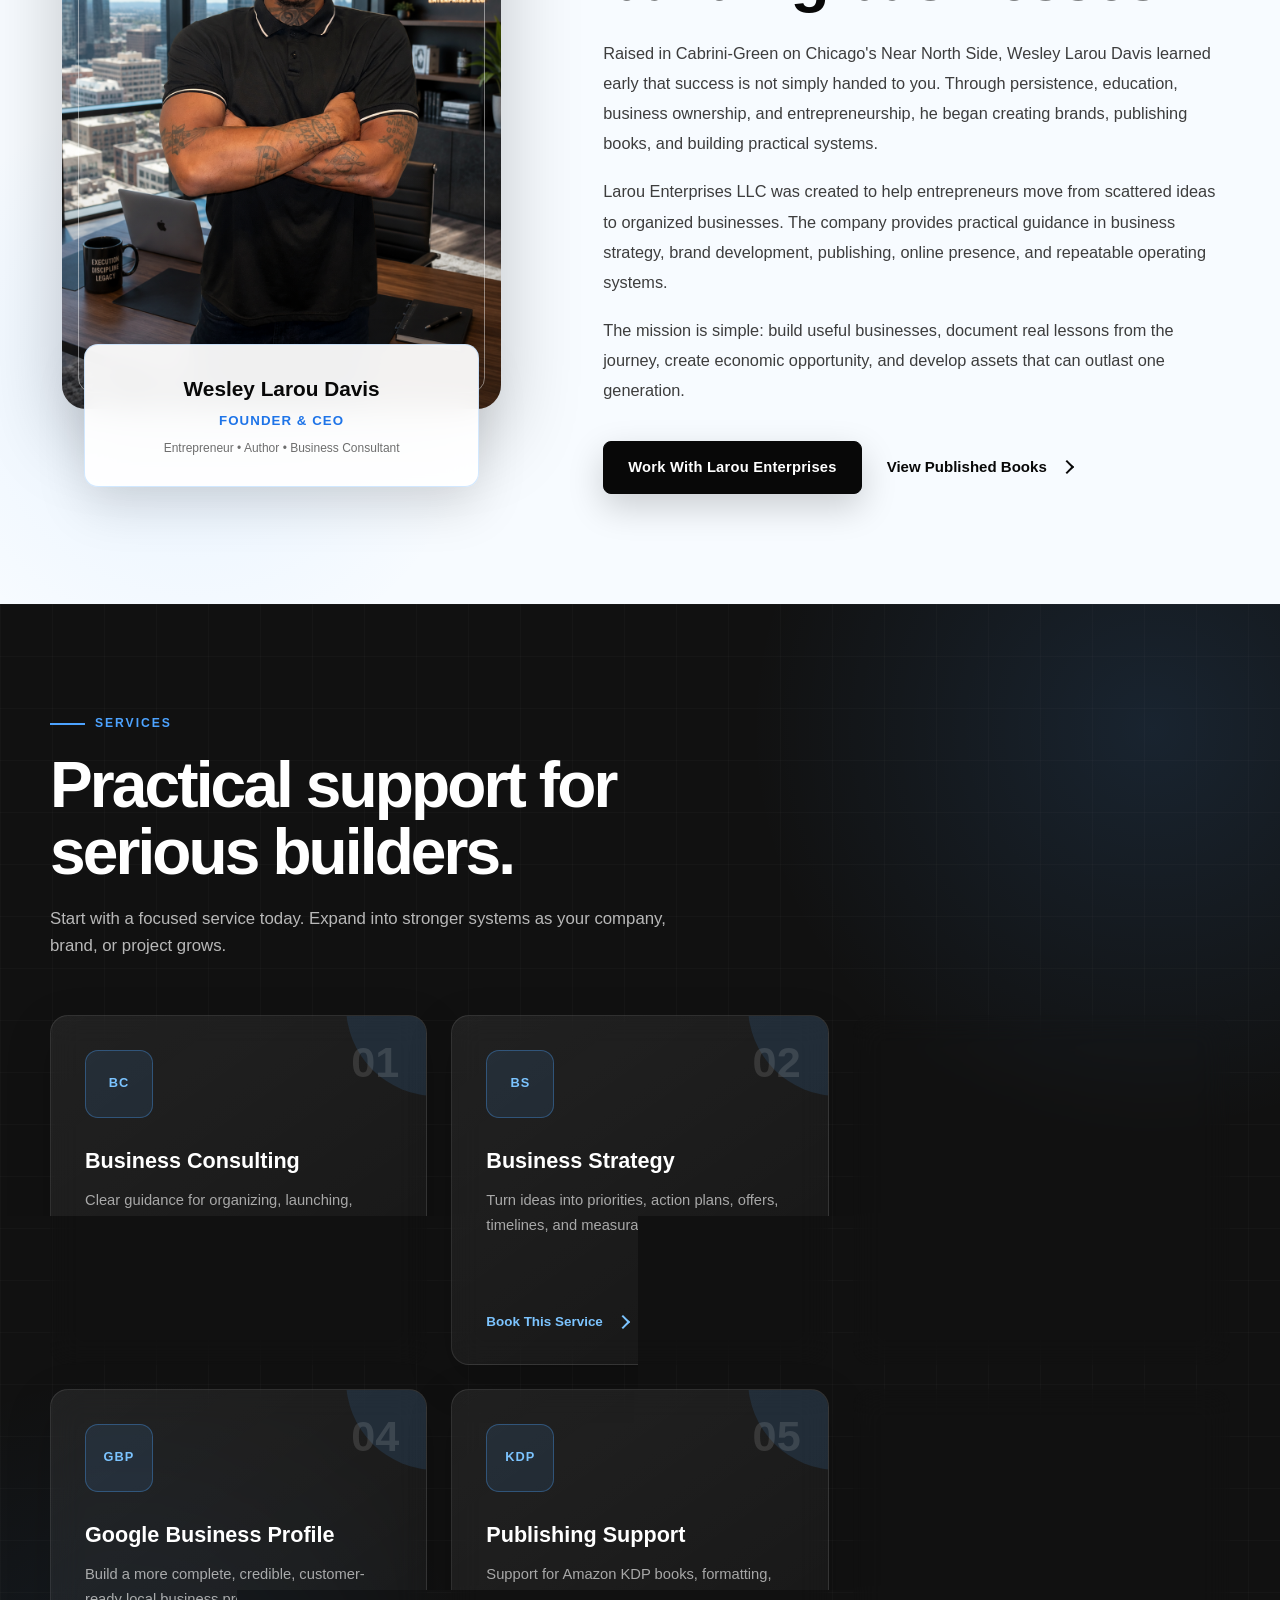
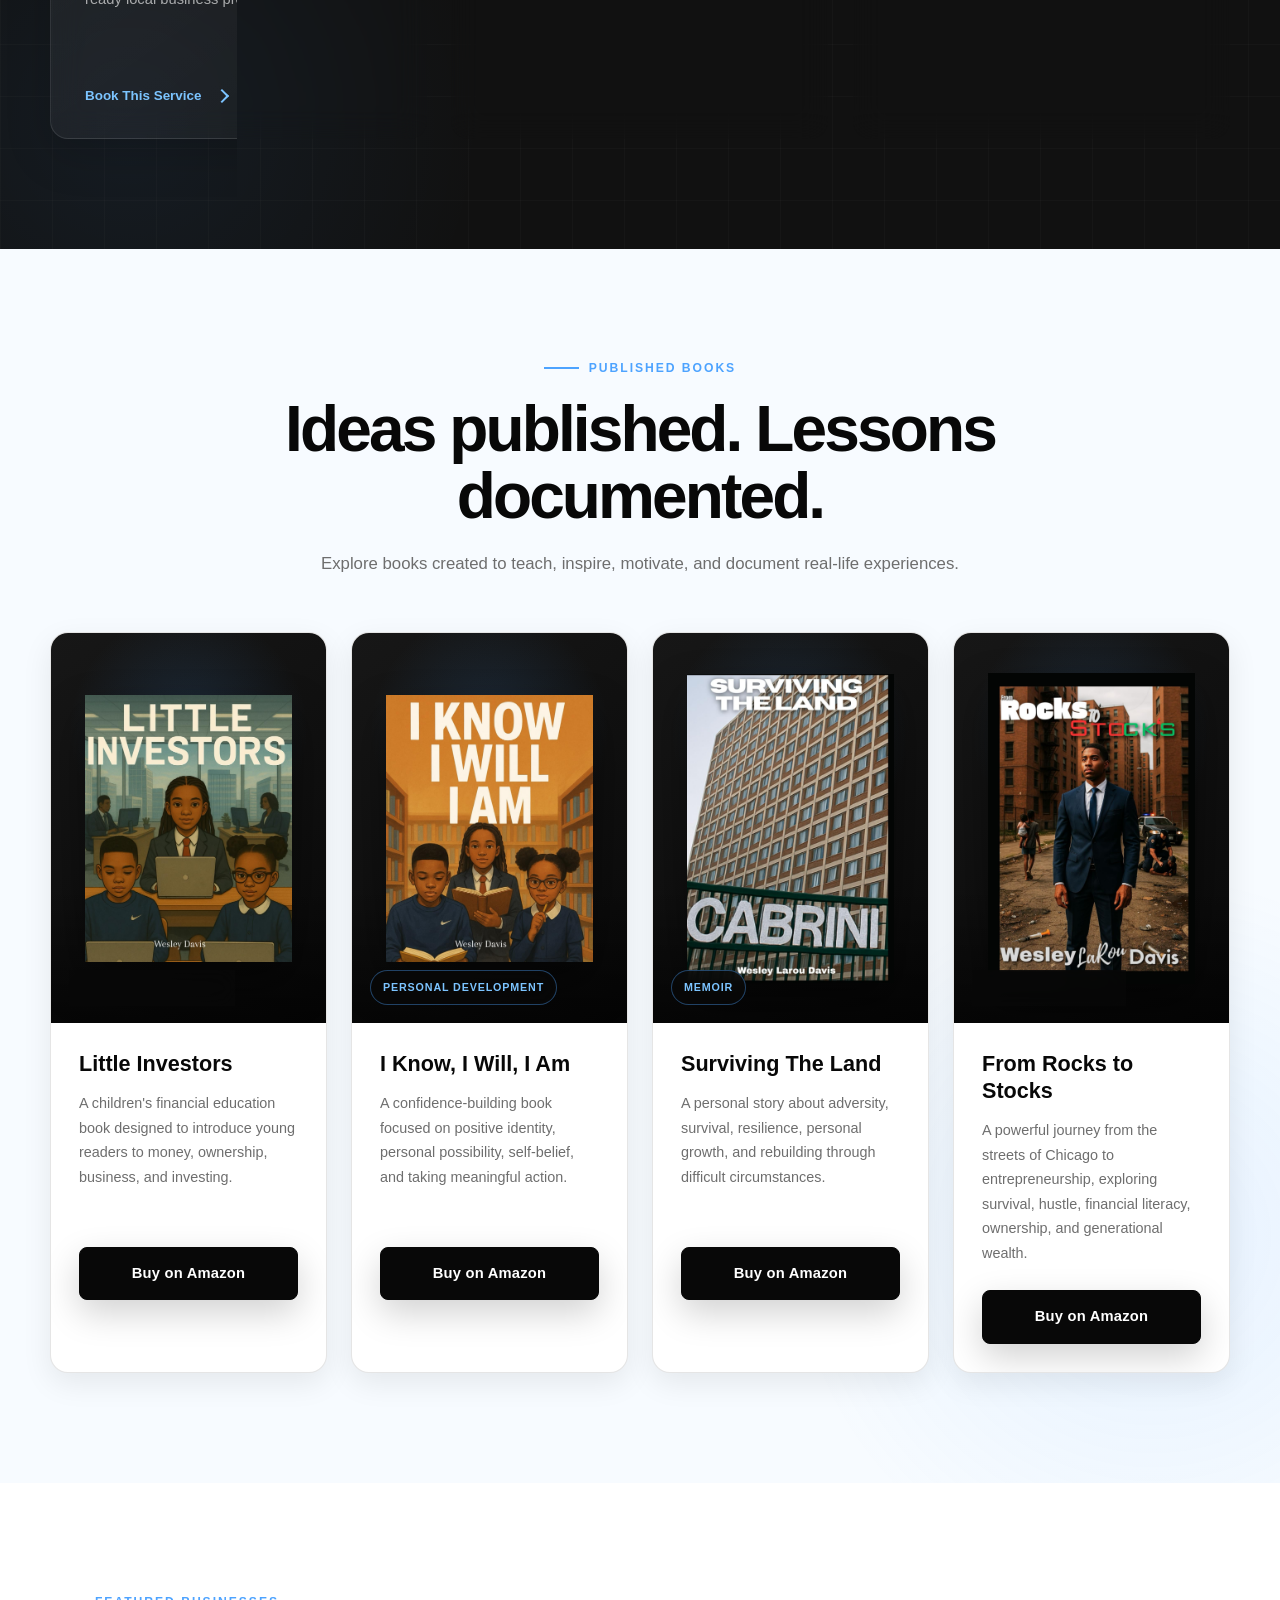
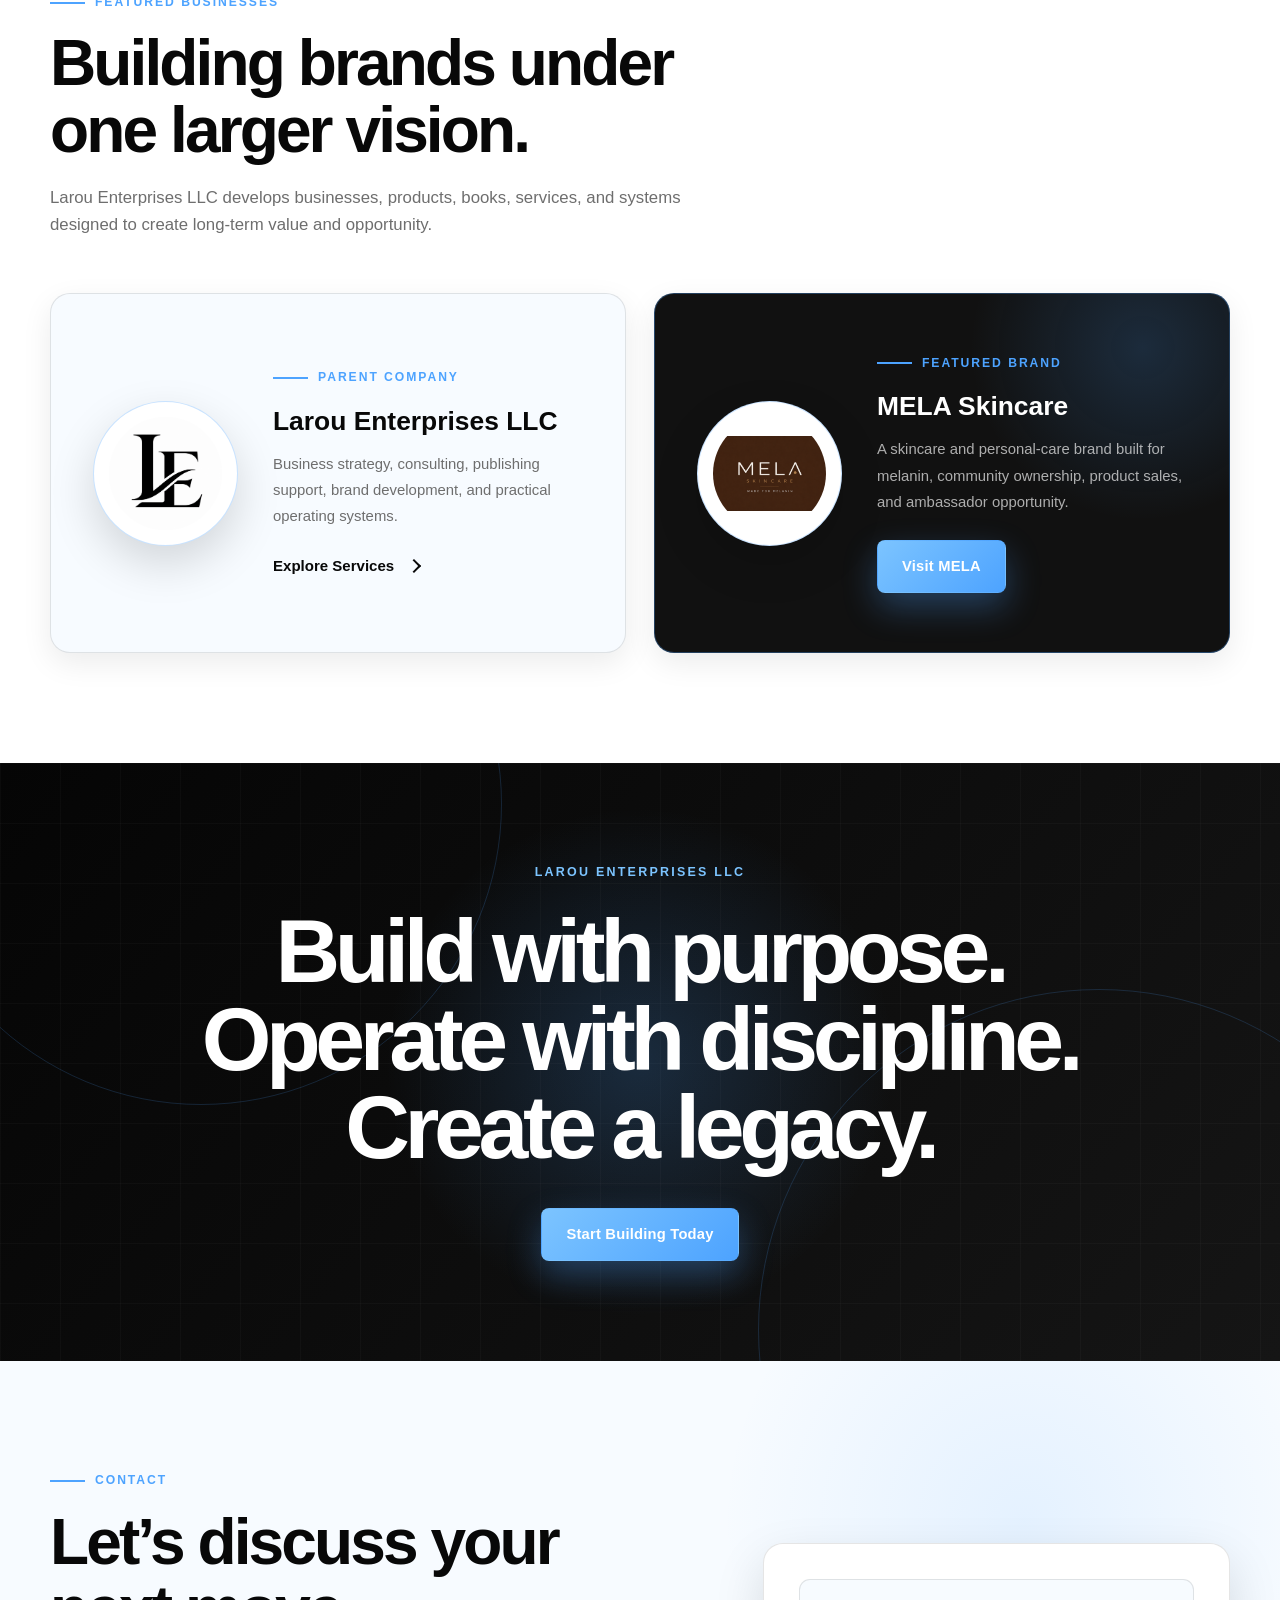
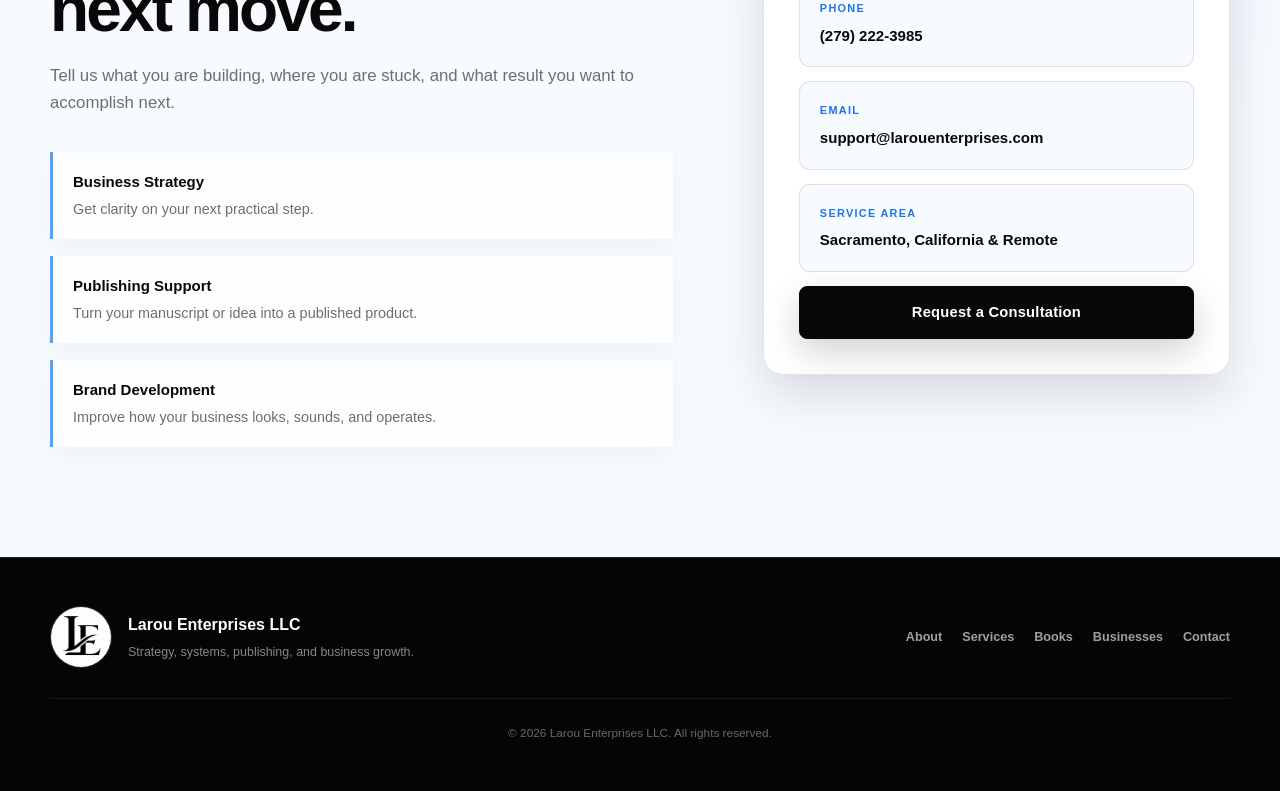
==== commit 3e1eb74b: "commit" ====
--- a/index.html
+++ b/index.html
@@ -1,6 +1,3 @@
-<!DOCTYPE html>
-<html lang="en">
-
 <head>
   <meta charset="UTF-8" />
 
@@ -9,23 +6,73 @@
     content="width=device-width, initial-scale=1.0"
   />
 
-  <title>Larou Enterprises LLC | Business Strategy & Growth</title>
+  <title>
+    Wesley Larou Davis | Founder of Larou Enterprises LLC | Business Consultant
+  </title>
 
   <meta
     name="description"
-    content="Larou Enterprises LLC helps entrepreneurs organize ideas, strengthen brands, publish books, and build practical systems for long-term growth."
-  />
-
-  <meta name="theme-color" content="#111111" />
-
-  <meta property="og:title" content="Larou Enterprises LLC" />
+    content="Official website of Wesley Larou Davis, Founder and CEO of Larou Enterprises LLC. Business consulting, brand development, Google Business Profile optimization, publishing support, business systems, and founder of MELA."
+  />
+
+  <meta
+    name="keywords"
+    content="Wesley Larou Davis, Wesley Davis, Larou Enterprises LLC, MELA, business consultant, business strategy, Google Business Profile, branding, publishing, entrepreneur, Sacramento, Chicago"
+  />
+
+  <meta
+    name="author"
+    content="Wesley Larou Davis"
+  />
+
+  <meta
+    name="robots"
+    content="index, follow"
+  />
+
+  <meta
+    name="theme-color"
+    content="#111111"
+  />
+
+  <link
+    rel="canonical"
+    href="https://larouenterprises.com/"
+  />
+
+  <!-- Open Graph -->
+
+  <meta
+    property="og:title"
+    content="Wesley Larou Davis | Larou Enterprises LLC"
+  />
 
   <meta
     property="og:description"
-    content="Business strategy, publishing support, brand development, and practical systems for entrepreneurs."
-  />
-
-  <meta property="og:type" content="website" />
+    content="Official website of Wesley Larou Davis, Founder & CEO of Larou Enterprises LLC and founder of MELA."
+  />
+
+  <meta
+    property="og:type"
+    content="website"
+  />
+
+  <meta
+    property="og:url"
+    content="https://larouenterprises.com/"
+  />
+
+  <meta
+    property="og:site_name"
+    content="Larou Enterprises LLC"
+  />
+
+  <meta
+    property="og:image"
+    content="https://larouenterprises.com/assets/le-logo.png"
+  />
+
+  <!-- Favicon -->
 
   <link
     rel="icon"
@@ -33,7 +80,30 @@
     href="assets/le-logo.png"
   />
 
-  <link rel="stylesheet" href="style.css" />
+  <!-- Fonts -->
+
+  <link
+    rel="preconnect"
+    href="https://fonts.googleapis.com"
+  />
+
+  <link
+    rel="preconnect"
+    href="https://fonts.gstatic.com"
+    crossorigin
+  />
+
+  <link
+    href="https://fonts.googleapis.com/css2?family=Poppins:wght@300;400;500;600;700;800&display=swap"
+    rel="stylesheet"
+  />
+
+  <!-- CSS -->
+
+  <link
+    rel="stylesheet"
+    href="style.css"
+  />
 </head>
 
 <body>
--- a/style.css
+++ b/style.css
@@ -2463,4 +2463,152 @@
 
     }
 
+}/* =========================================================
+ /* =========================================================
+   LAROU ENTERPRISES CSS-ONLY PRELOADER
+========================================================= */
+
+#preloader {
+  position: fixed;
+  inset: 0;
+  z-index: 999999;
+
+  display: flex;
+  align-items: center;
+  justify-content: center;
+
+  background: #050505;
+
+  opacity: 1;
+  visibility: visible;
+  pointer-events: auto;
+
+  animation: preloaderExit 0.8s ease 2.4s forwards;
+}
+
+.loader-content {
+  display: flex;
+  align-items: center;
+  justify-content: center;
+  flex-direction: column;
+
+  text-align: center;
+}
+
+.loader-content img {
+  width: 130px;
+  height: 130px;
+
+  margin-bottom: 34px;
+
+  background: #ffffff;
+  object-fit: contain;
+
+  animation: loaderLogoFloat 1.8s ease-in-out infinite;
+}
+
+.loader-content h1 {
+  margin: 0 0 14px;
+
+  color: #ffffff;
+
+  font-size: clamp(3rem, 8vw, 5rem);
+  font-weight: 900;
+
+  line-height: 1;
+  letter-spacing: 0.14em;
+}
+
+.loader-content p {
+  margin: 0 0 34px;
+
+  color: #7cc4ff;
+
+  font-size: clamp(0.7rem, 2vw, 0.95rem);
+  font-weight: 700;
+
+  letter-spacing: 0.42em;
+  text-transform: uppercase;
+}
+
+.loader-line {
+  width: min(280px, 72vw);
+  height: 4px;
+
+  overflow: hidden;
+
+  border-radius: 999px;
+
+  background: rgba(255, 255, 255, 0.1);
+}
+
+.loader-line span {
+  display: block;
+
+  width: 0;
+  height: 100%;
+
+  border-radius: inherit;
+
+  background: linear-gradient(
+    90deg,
+    #1e74e8,
+    #4da3ff,
+    #7cc4ff
+  );
+
+  animation: loaderProgress 2s ease forwards;
+}
+
+@keyframes loaderProgress {
+  from {
+    width: 0;
+  }
+
+  to {
+    width: 100%;
+  }
+}
+
+@keyframes loaderLogoFloat {
+  0%,
+  100% {
+    transform: translateY(0);
+  }
+
+  50% {
+    transform: translateY(-10px);
+  }
+}
+
+@keyframes preloaderExit {
+  0% {
+    opacity: 1;
+    visibility: visible;
+    pointer-events: auto;
+  }
+
+  99% {
+    opacity: 0;
+    visibility: visible;
+    pointer-events: none;
+  }
+
+  100% {
+    opacity: 0;
+    visibility: hidden;
+    pointer-events: none;
+  }
+}
+
+@media (prefers-reduced-motion: reduce) {
+  #preloader {
+    animation-duration: 0.01ms;
+    animation-delay: 0.5s;
+  }
+
+  .loader-content img,
+  .loader-line span {
+    animation-duration: 0.01ms;
+  }
 }
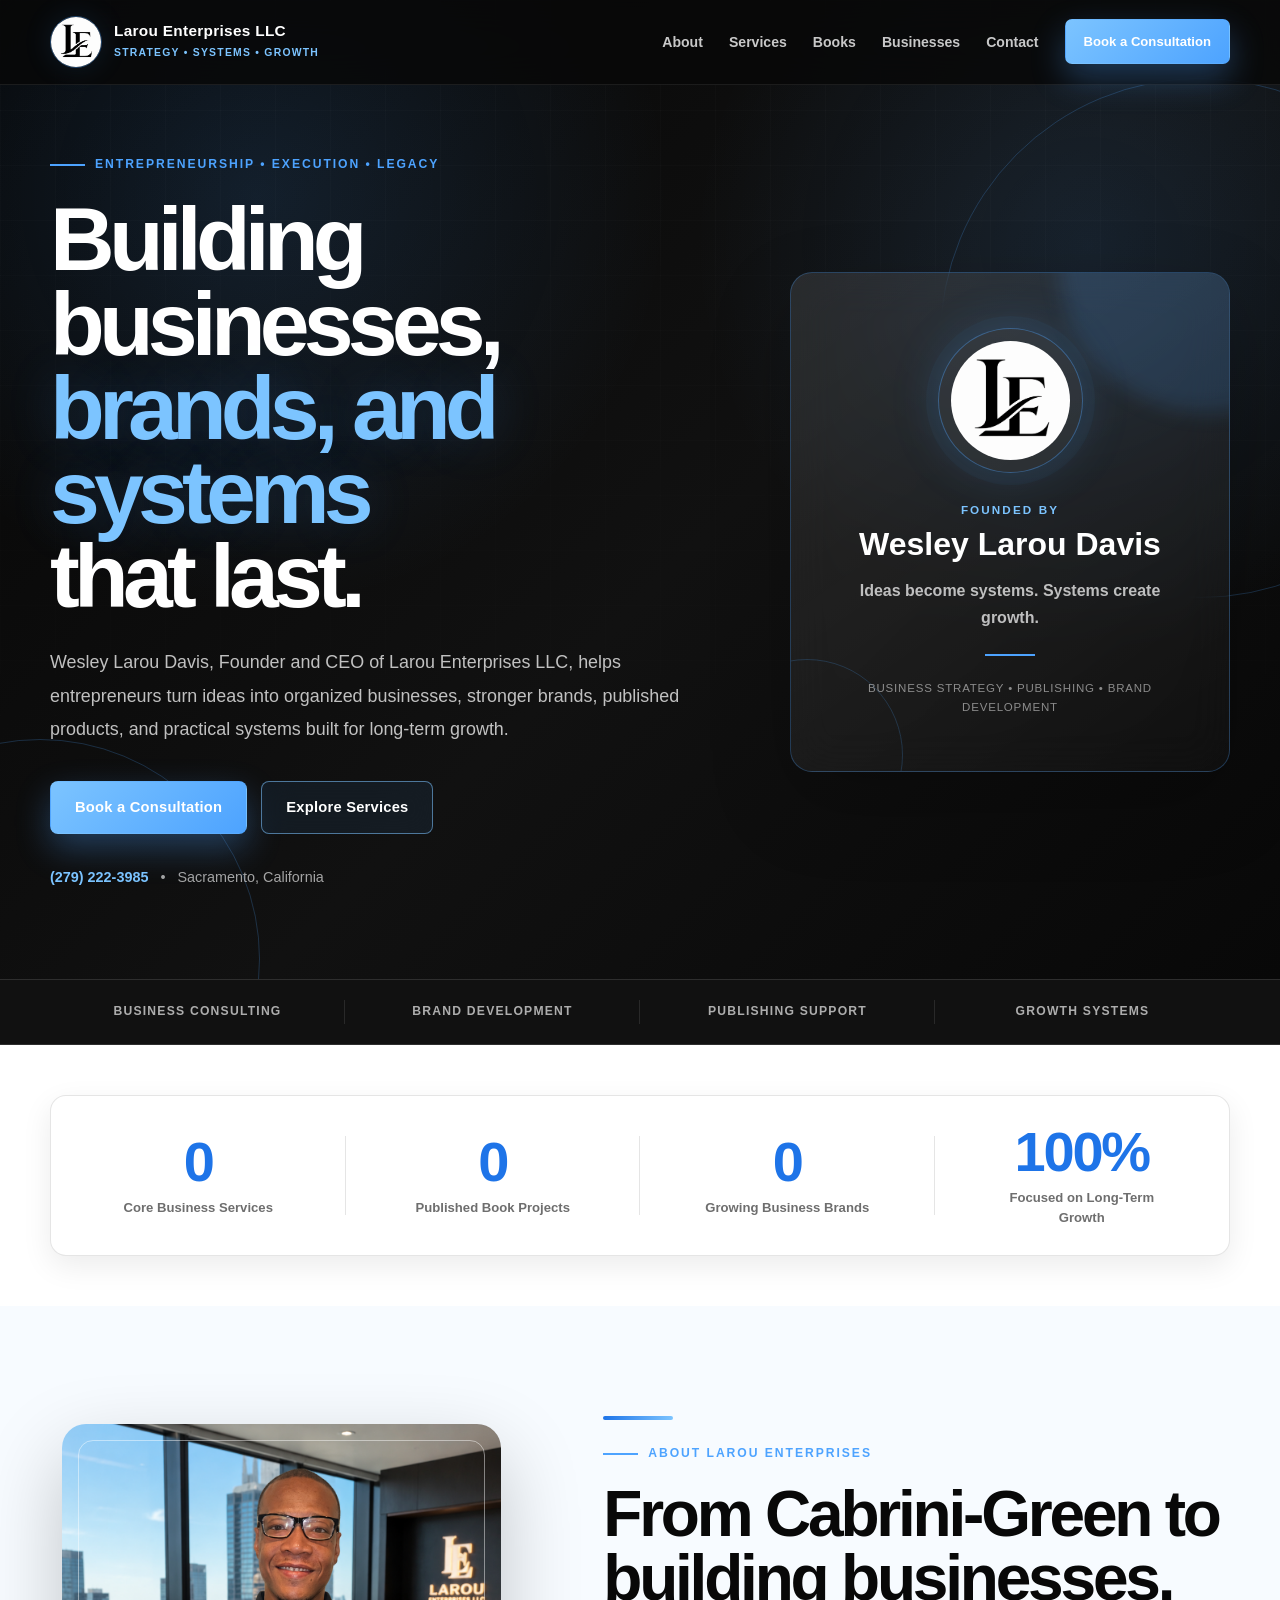
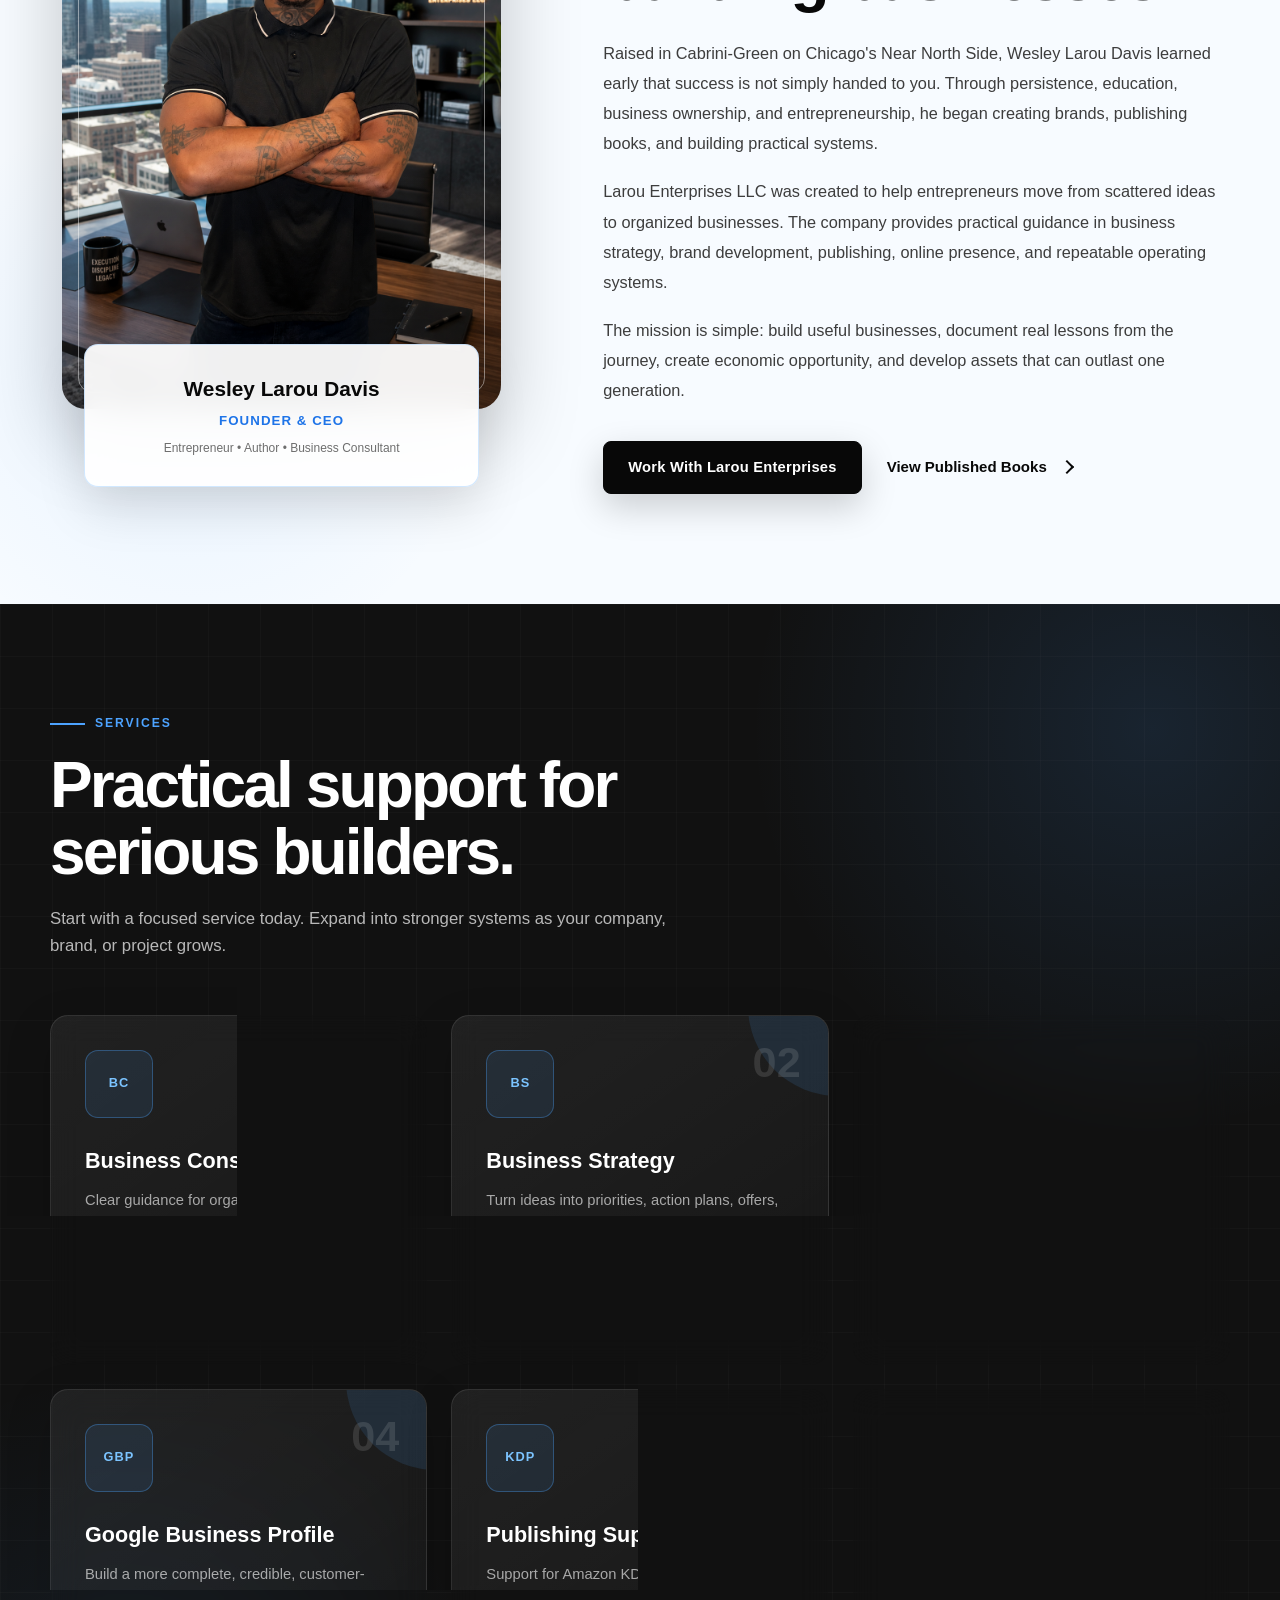
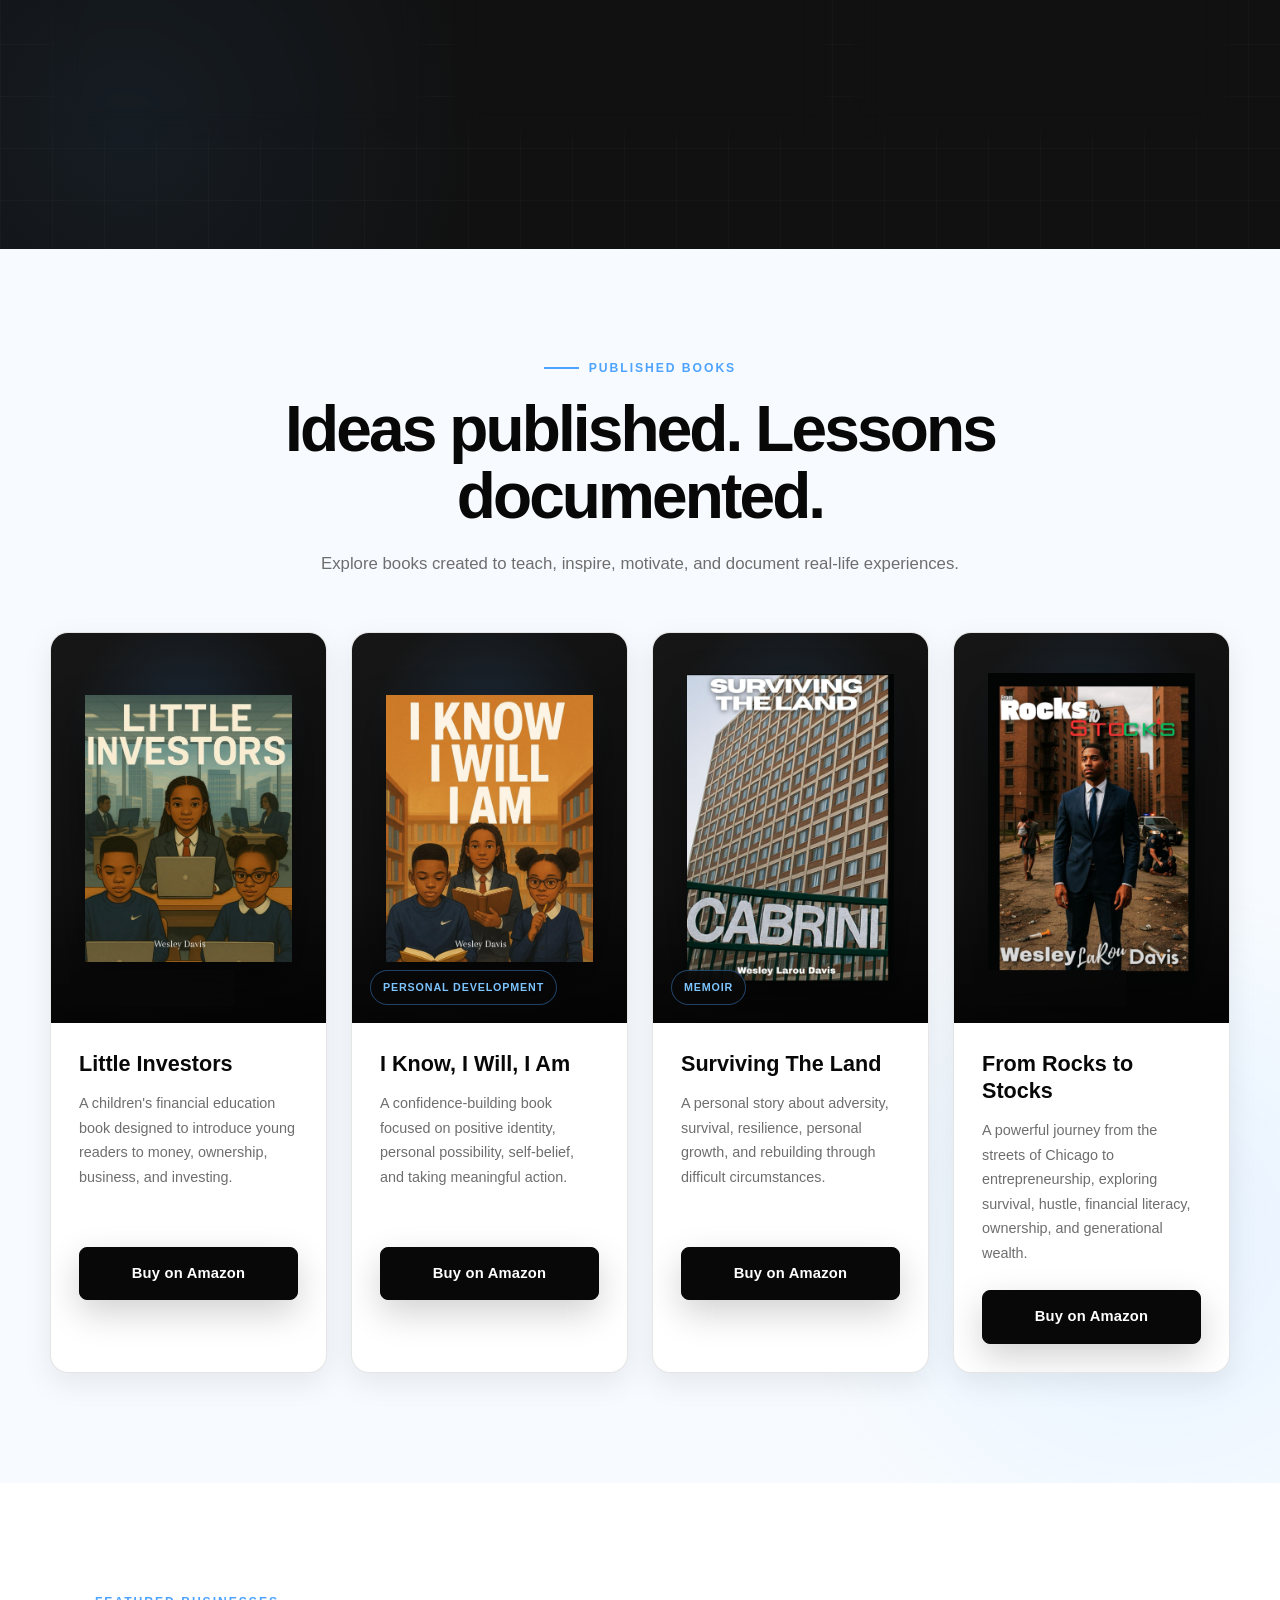
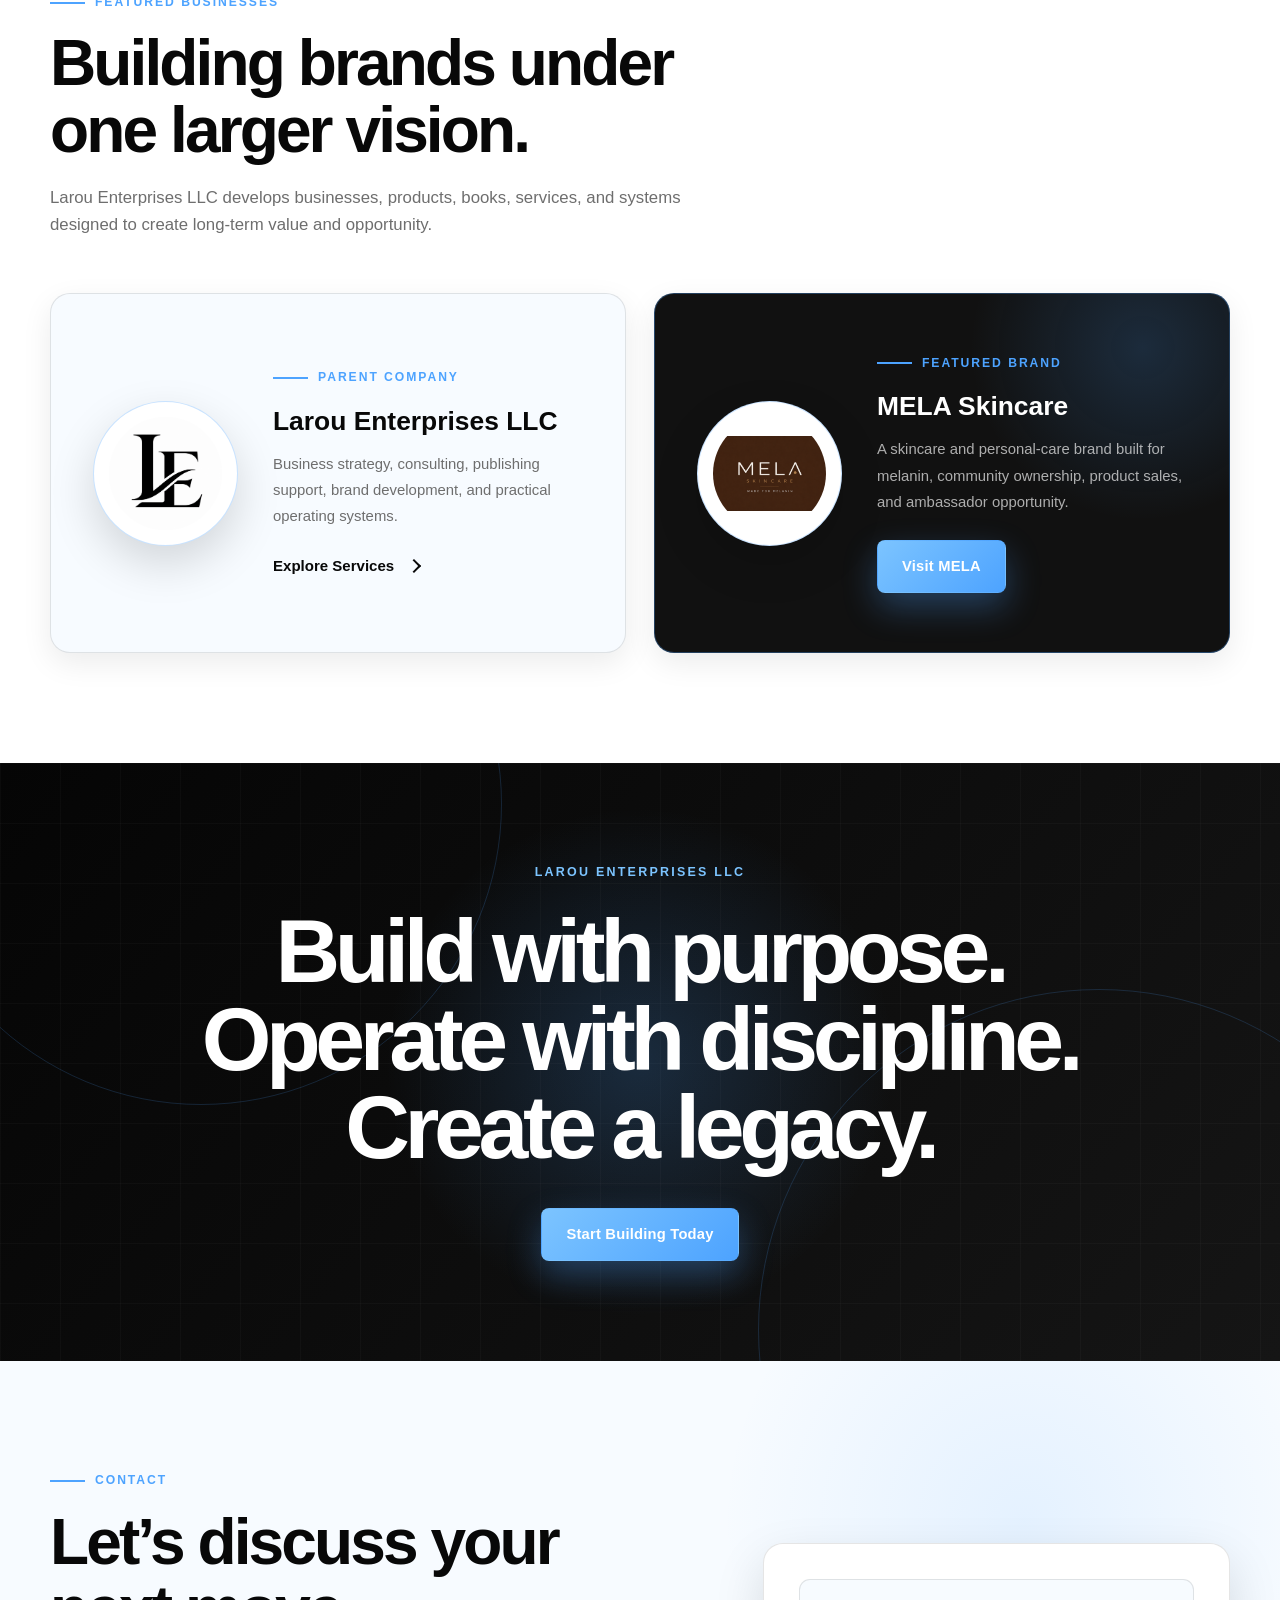
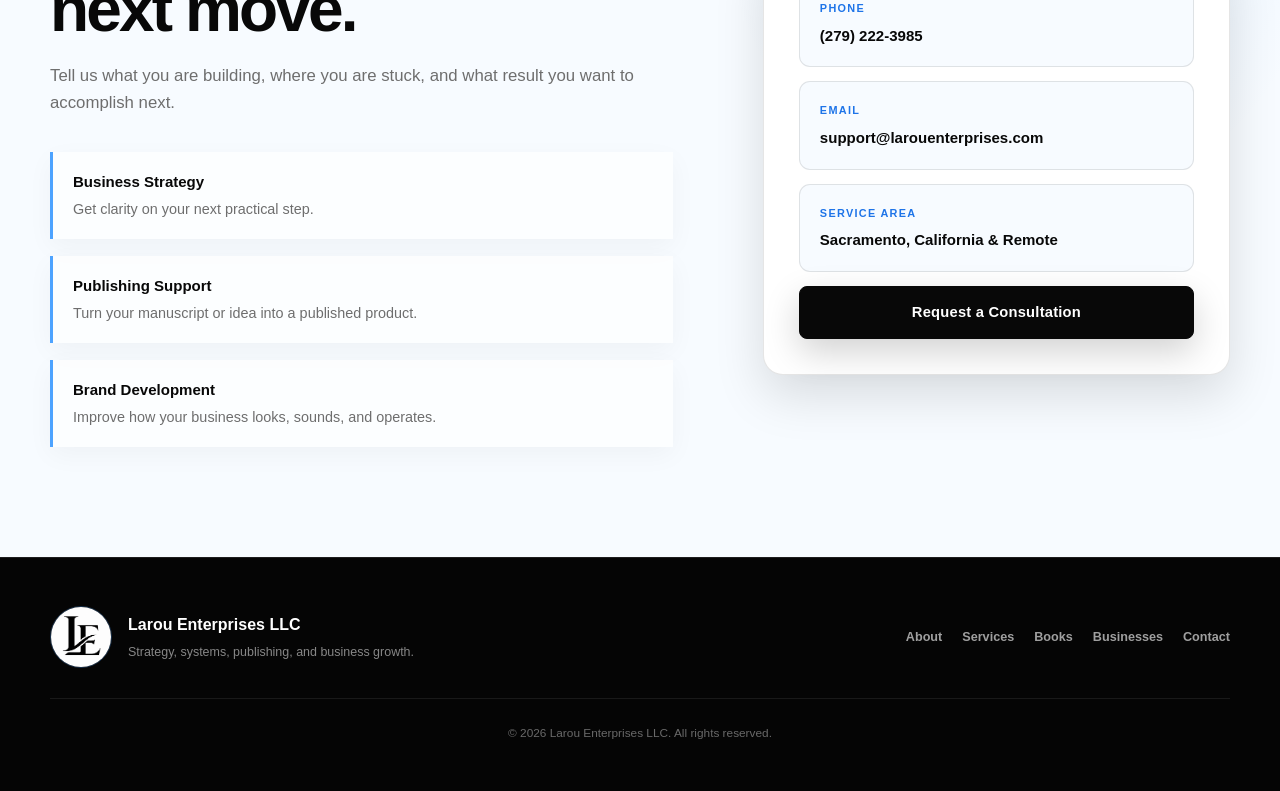
==== commit 6db9cf3c: "commit" ====
--- a/index.html
+++ b/index.html
@@ -99,6 +99,89 @@
   />
 
   <!-- CSS -->
+<!-- Structured Data: Wesley Larou Davis, Larou Enterprises LLC and MELA -->
+
+<script type="application/ld+json">
+{
+  "@context": "https://schema.org",
+  "@graph": [
+    {
+      "@type": "WebSite",
+      "@id": "https://larouenterprises.com/#website",
+      "url": "https://larouenterprises.com/",
+      "name": "Larou Enterprises LLC",
+      "description": "The official website of Larou Enterprises LLC and founder Wesley Larou Davis.",
+      "publisher": {
+        "@id": "https://larouenterprises.com/#organization"
+      },
+      "inLanguage": "en-US"
+    },
+    {
+      "@type": "Organization",
+      "@id": "https://larouenterprises.com/#organization",
+      "name": "Larou Enterprises LLC",
+      "url": "https://larouenterprises.com/",
+      "logo": {
+        "@type": "ImageObject",
+        "url": "https://larouenterprises.com/assets/le-logo.png"
+      },
+      "founder": {
+        "@id": "https://larouenterprises.com/#wesley-larou-davis"
+      },
+      "description": "Larou Enterprises LLC provides business strategy, brand development, Google Business Profile optimization, publishing support, and practical business systems.",
+      "areaServed": [
+        {
+          "@type": "City",
+          "name": "Sacramento"
+        },
+        {
+          "@type": "City",
+          "name": "Chicago"
+        }
+      ],
+      "brand": {
+        "@id": "https://larouenterprises.com/#mela"
+      }
+    },
+    {
+      "@type": "Person",
+      "@id": "https://larouenterprises.com/#wesley-larou-davis",
+      "name": "Wesley Larou Davis",
+      "url": "https://larouenterprises.com/",
+      "image": "https://larouenterprises.com/assets/wesley-davis.png",
+      "jobTitle": "Founder and CEO",
+      "worksFor": {
+        "@id": "https://larouenterprises.com/#organization"
+      },
+      "founder": {
+        "@id": "https://larouenterprises.com/#organization"
+      },
+      "description": "Wesley Larou Davis is the founder and CEO of Larou Enterprises LLC, a business consultant, entrepreneur, author, and creator of the developing MELA brand.",
+      "knowsAbout": [
+        "Business strategy",
+        "Brand development",
+        "Google Business Profile optimization",
+        "Book publishing",
+        "Business systems",
+        "Entrepreneurship"
+      ]
+    },
+    {
+      "@type": "Brand",
+      "@id": "https://larouenterprises.com/#mela",
+      "name": "MELA",
+      "logo": "https://larouenterprises.com/assets/mela%20logo.PNG",
+      "description": "MELA is a developing skincare brand created for melanin-rich skin and associated with Larou Enterprises LLC.",
+      "founder": {
+        "@id": "https://larouenterprises.com/#wesley-larou-davis"
+      },
+      "parentOrganization": {
+        "@id": "https://larouenterprises.com/#organization"
+      }
+    }
+  ]
+}
+</script>
 
   <link
     rel="stylesheet"
